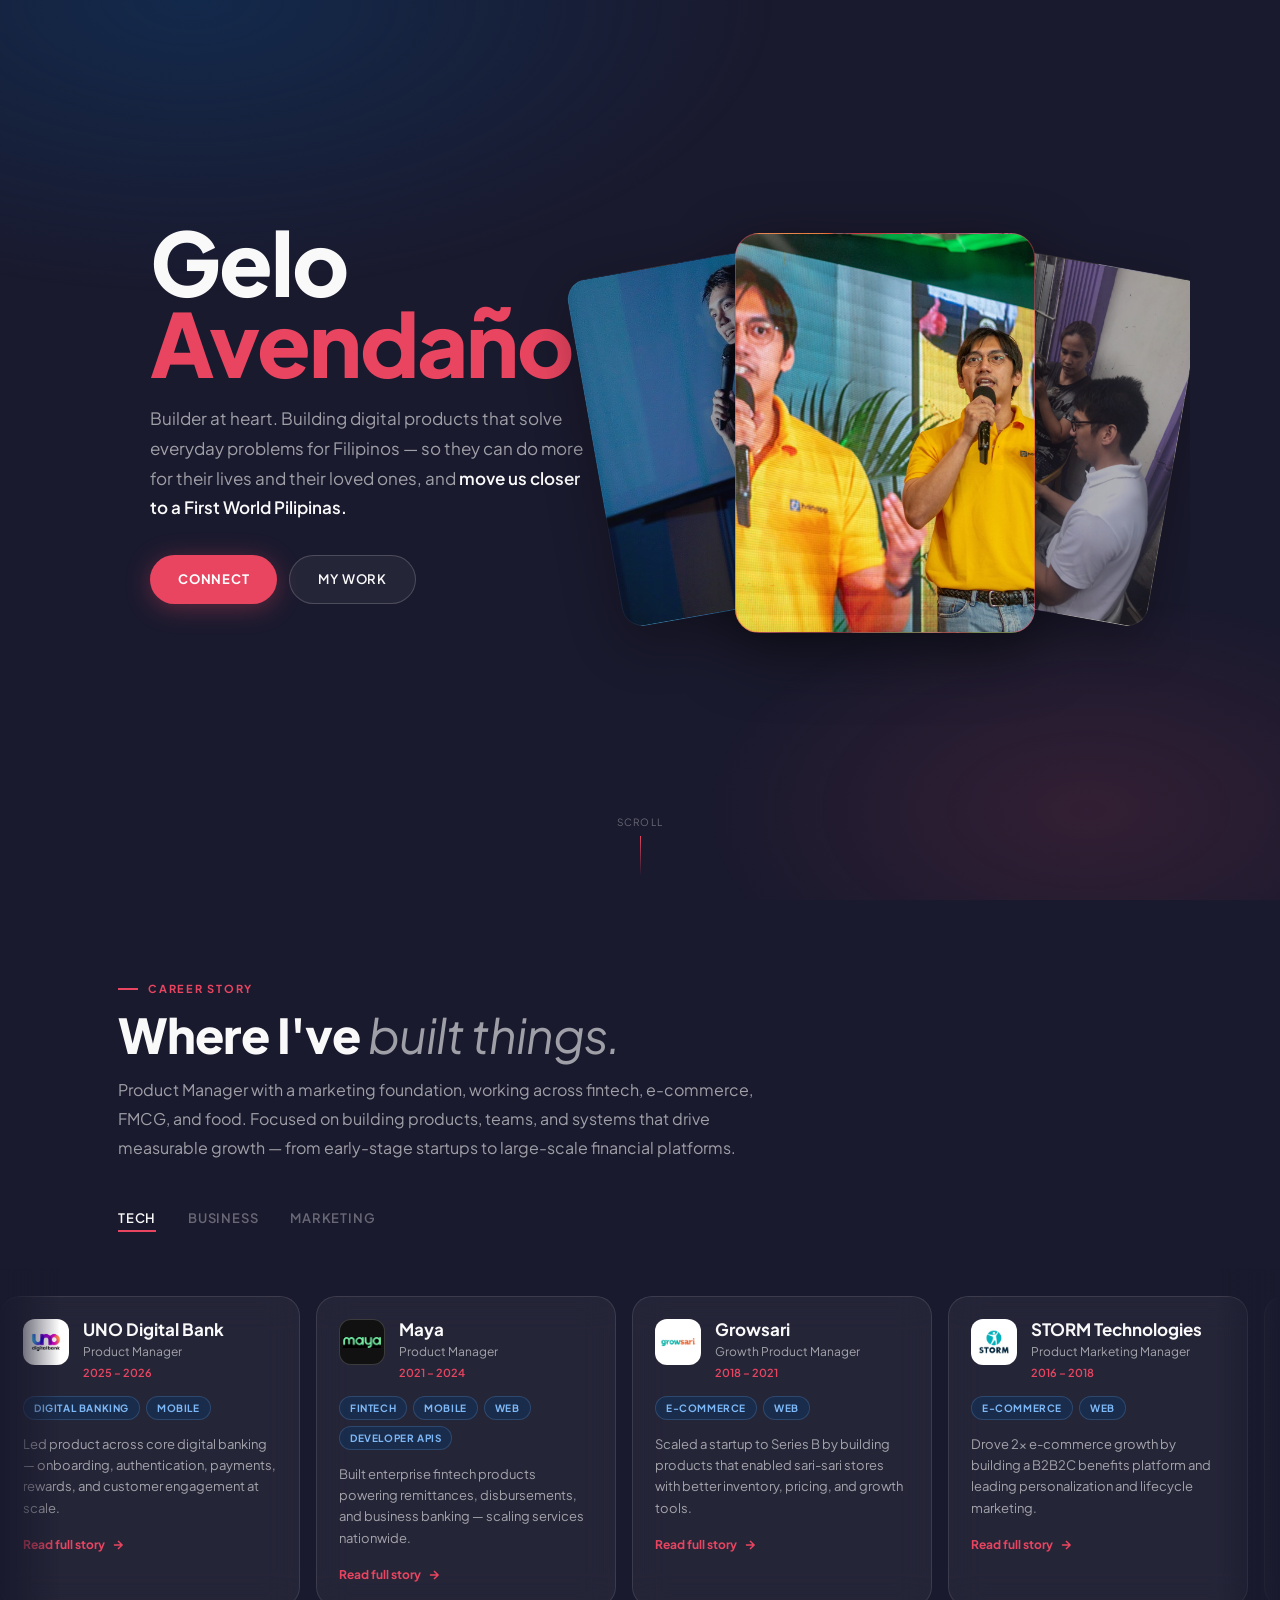
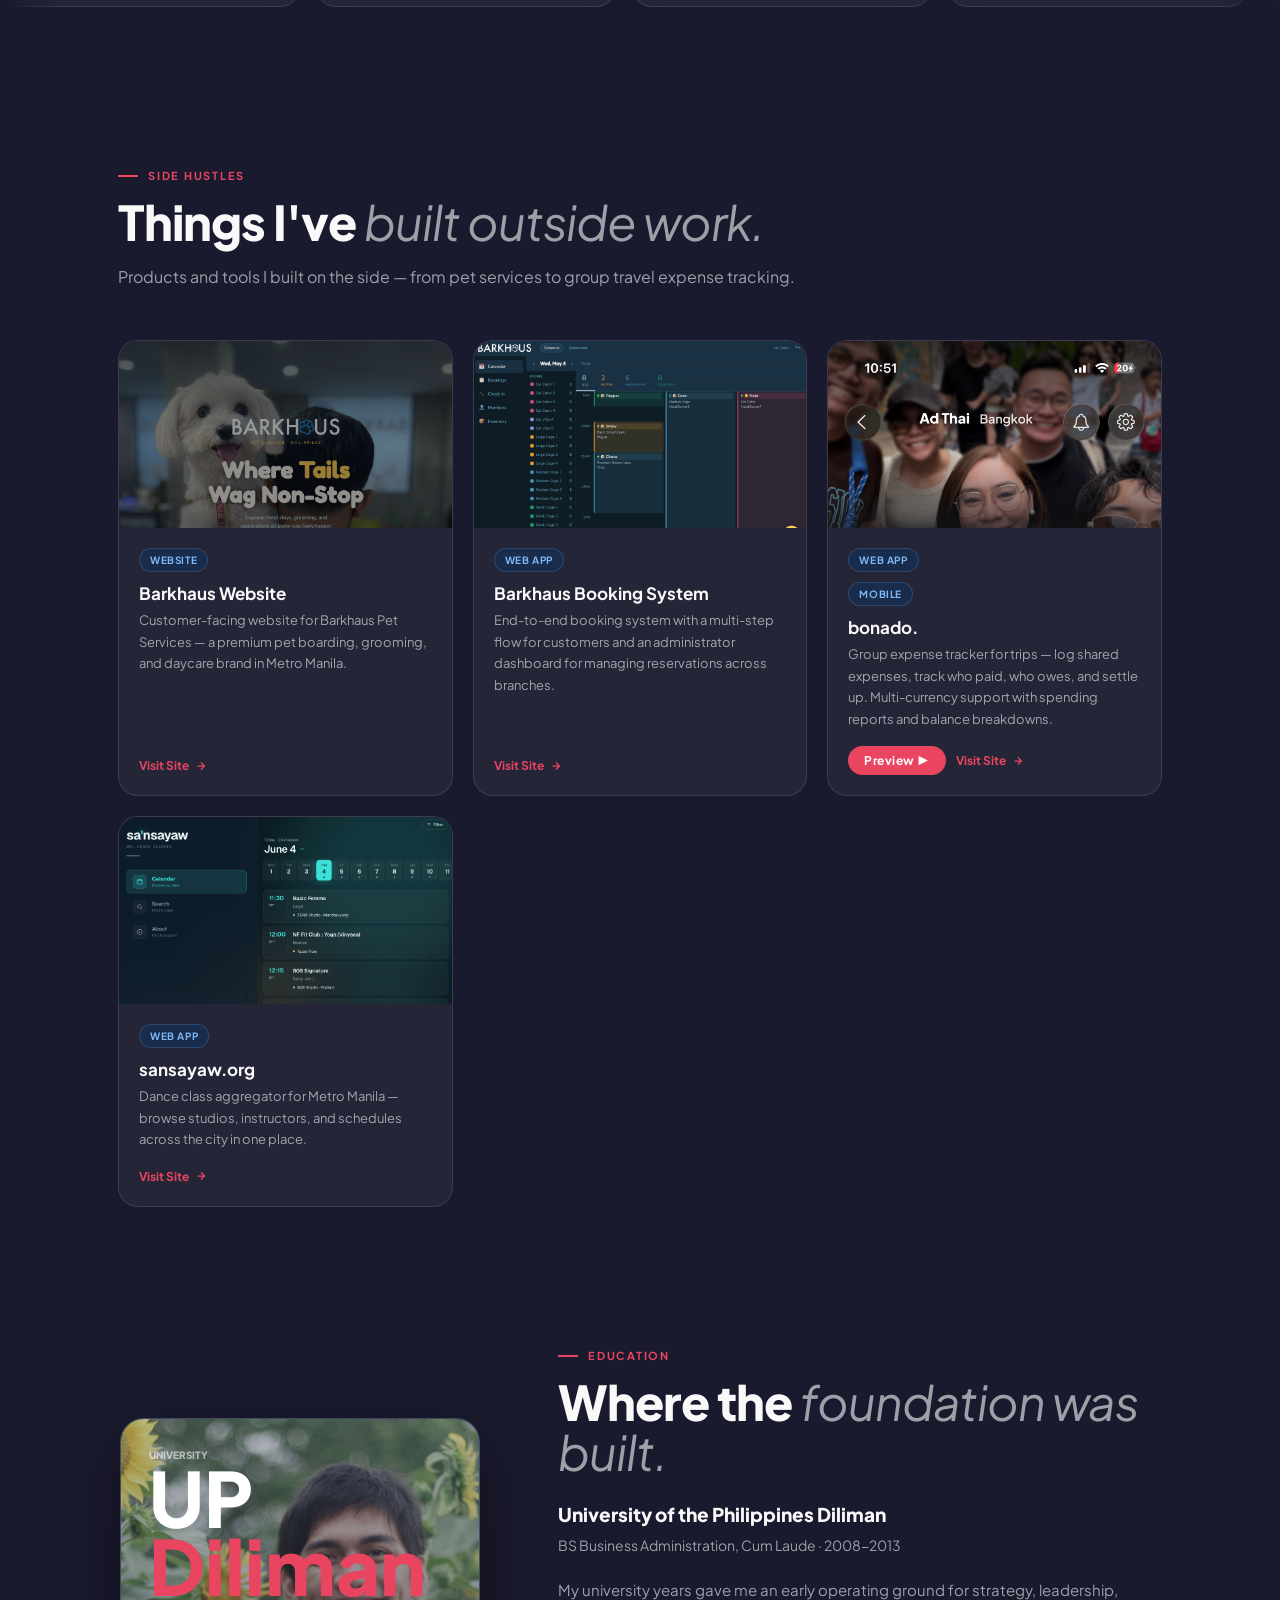
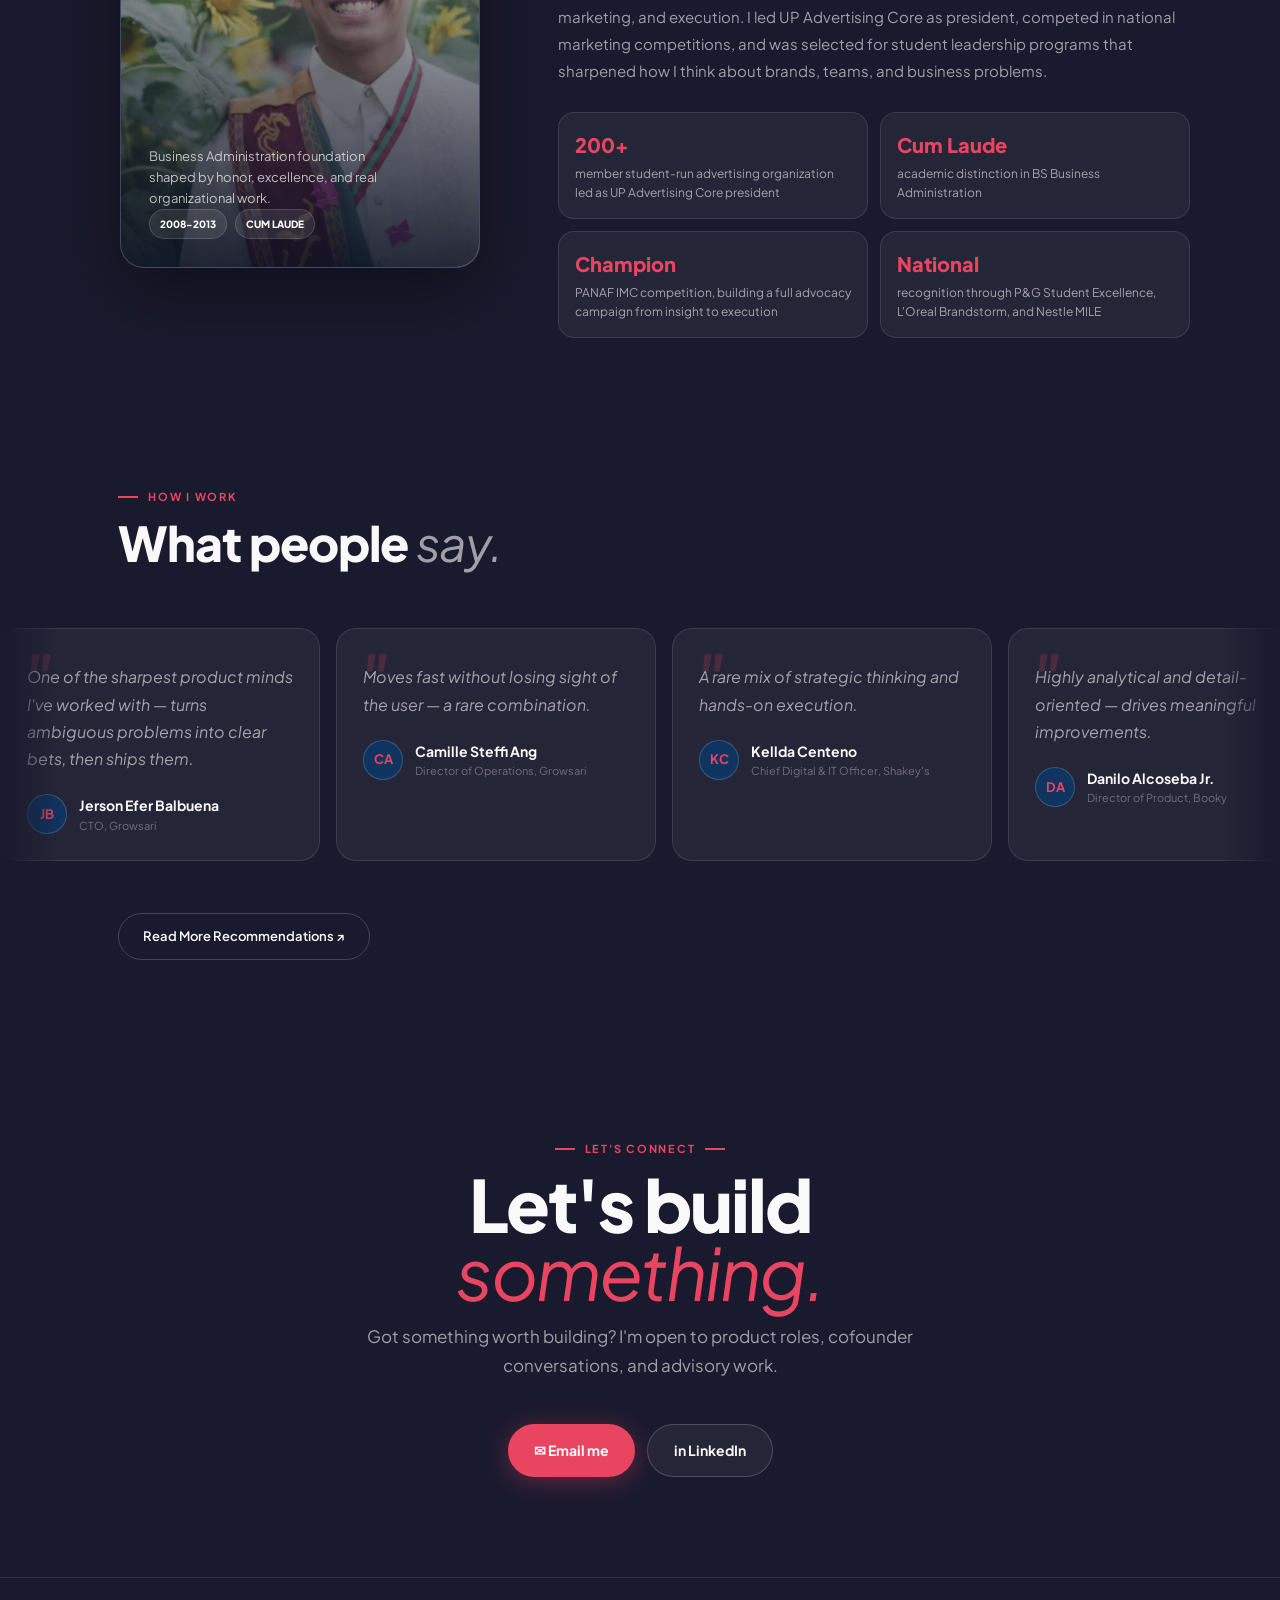
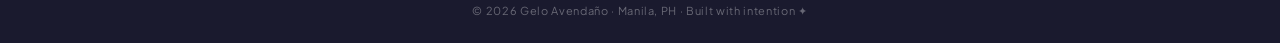
==== index.html @ e6d7f66d "Add interactive Bonado mock to side hustles section Co-Authored-By: Claude Sonnet 4.6 <noreply@anthr" ====
<!DOCTYPE html>
<html lang="en">
<head>
<meta charset="UTF-8">
<meta name="viewport" content="width=device-width, initial-scale=1.0">
<title>Gelo Avendaño</title>
<link rel="preconnect" href="https://fonts.googleapis.com">
<link href="https://fonts.googleapis.com/css2?family=Plus+Jakarta+Sans:wght@300;400;500;600;700;800&display=swap" rel="stylesheet">
<style>
:root{
  --c0:#1A1A2E;--c1:#16213E;--c2:#0F3460;
  --red:#E94560;--text:#F9F9F9;
  --text2:rgba(249,249,249,0.6);--text3:rgba(249,249,249,0.35);
  --border:rgba(249,249,249,0.1);--border2:rgba(249,249,249,0.18);
  --surface:rgba(249,249,249,0.05);--surface2:rgba(249,249,249,0.09);
  --font:'Plus Jakarta Sans',sans-serif;
}
*,*::before,*::after{box-sizing:border-box;margin:0;padding:0}
html{scroll-behavior:smooth}
body{background:var(--c0);color:var(--text);font-family:var(--font);font-size:16px;line-height:1.6;overflow-x:hidden}
::-webkit-scrollbar{width:3px;height:3px}
::-webkit-scrollbar-thumb{background:var(--red);border-radius:2px}
body::before{content:'';position:fixed;inset:0;pointer-events:none;z-index:0;
  background:radial-gradient(ellipse 70% 50% at 15% 0%,rgba(15,52,96,0.6) 0%,transparent 65%),
    radial-gradient(ellipse 50% 40% at 85% 90%,rgba(233,69,96,0.12) 0%,transparent 60%)}

/* ── FLOATING ISLAND ── */
#islandHeader{
  position:fixed;bottom:24px;left:50%;
  transform:translateX(-50%) translateY(80px);
  z-index:300;display:flex;align-items:center;gap:16px;
  padding:10px 10px 10px 20px;
  background:rgba(22,33,62,0.92);backdrop-filter:blur(20px);
  border:1px solid var(--border2);border-radius:100px;
  box-shadow:0 8px 40px rgba(0,0,0,0.4);
  transition:transform 0.5s cubic-bezier(0.16,1,0.3,1),opacity 0.5s;
  white-space:nowrap;pointer-events:none;opacity:0;
}
#islandHeader.show{transform:translateX(-50%) translateY(0);opacity:1;pointer-events:all}
.ih-name{font-size:15px;font-weight:700;color:var(--text);letter-spacing:-0.3px;text-decoration:none}
.ih-cta{font-size:12px;font-weight:700;padding:9px 20px;background:var(--red);color:#fff;
  border-radius:100px;text-decoration:none;transition:opacity 0.2s}
.ih-cta:hover{opacity:0.85}

/* ── HERO ── */
#hero{position:relative;min-height:100svh;display:flex;flex-direction:column;
  justify-content:flex-start;padding:72px 28px 0;overflow:hidden;z-index:1}
@media(min-width:769px){
  #hero{display:grid;grid-template-columns:1fr 1fr;grid-template-rows:1fr auto;align-items:center;padding:80px 60px 0;max-width:1100px;margin:0 auto}
  .hero-text{grid-column:1;grid-row:1;padding-right:40px;display:flex;flex-direction:column;justify-content:center}
  .hero-cards-wrap{grid-column:2;grid-row:1;height:100%;min-height:520px}
  .scroll-cue{grid-column:1/-1;grid-row:2}
  .hero-card-slot{width:300px !important;height:400px !important}
  .hero-card-slot[data-pos="left"]{transform:translateX(-160px) rotate(-10deg) scale(0.88) !important}
  .hero-card-slot[data-pos="right"]{transform:translateX(160px) rotate(10deg) scale(0.88) !important}
}
.hero-text{margin-bottom:40px;animation:fadeUp 0.8s both}
.hero-cards-wrap{animation:fadeUp 0.8s 0.2s both}
@keyframes fadeUp{from{opacity:0;transform:translateY(28px)}to{opacity:1;transform:translateY(0)}}

.hero-name{font-size:clamp(52px,8vw,88px);font-weight:800;line-height:0.92;letter-spacing:-2px;margin-bottom:20px}
.hero-name em{font-style:normal;color:var(--red)}
.hero-desc{font-size:clamp(15px,2vw,17px);font-weight:400;color:var(--text2);line-height:1.75;max-width:440px;margin-bottom:32px}
.hero-desc strong{color:var(--text);font-weight:600}
.hero-btns{display:flex;gap:12px;flex-wrap:wrap}
.btn-solid{padding:14px 28px;background:var(--red);color:#fff;font-size:13px;font-weight:700;
  letter-spacing:0.06em;text-transform:uppercase;border-radius:100px;text-decoration:none;
  box-shadow:0 4px 24px rgba(233,69,96,0.35);transition:opacity 0.2s,transform 0.2s}
.btn-solid:hover{opacity:0.88;transform:translateY(-2px)}
.btn-outline{padding:13px 28px;border:1.5px solid var(--border2);color:var(--text);
  font-size:13px;font-weight:600;letter-spacing:0.06em;text-transform:uppercase;
  border-radius:100px;text-decoration:none;background:var(--surface);
  transition:border-color 0.2s,transform 0.2s}
.btn-outline:hover{border-color:var(--red);transform:translateY(-2px)}

/* Hero cards */
.hero-cards-wrap{position:relative;height:320px;display:flex;align-items:center;justify-content:center;flex-shrink:0}
.hero-card-slot{position:absolute;width:200px;height:260px;border-radius:24px;
  border:1px solid var(--border);overflow:hidden;cursor:pointer;
  background-size:cover;background-position:center;
  box-shadow:0 20px 60px rgba(0,0,0,0.5);
  transition:transform 0.7s cubic-bezier(0.16,1,0.3,1),opacity 0.7s;
  background-color:var(--c1)}
.hero-card-slot[data-pos="left"]{transform:translateX(-110px) rotate(-8deg) scale(0.88);opacity:0.65;z-index:1}
.hero-card-slot[data-pos="center"]{transform:translateX(0) rotate(0deg) scale(1);opacity:1;z-index:3;border-color:rgba(233,69,96,0.5)}
.hero-card-slot[data-pos="right"]{transform:translateX(110px) rotate(8deg) scale(0.88);opacity:0.65;z-index:1}

.scroll-cue{display:flex;flex-direction:column;align-items:center;gap:6px;padding:28px 0 24px}
.scroll-cue-text{font-size:10px;color:var(--text3);letter-spacing:0.12em;text-transform:uppercase}
.scroll-cue-line{width:1px;height:40px;background:linear-gradient(to bottom,var(--red),transparent);animation:grow 2s ease-in-out infinite}
@keyframes grow{0%{transform:scaleY(0);transform-origin:top}50%{transform:scaleY(1);transform-origin:top}51%{transform-origin:bottom}100%{transform:scaleY(0);transform-origin:bottom}}

/* ── CAREER ── */
#career{position:relative;z-index:1;padding:80px 0 60px}
.career-intro{padding:0 28px;max-width:1100px;margin:0 auto 48px}
.sec-eyebrow{font-size:11px;font-weight:700;letter-spacing:0.16em;text-transform:uppercase;
  color:var(--red);margin-bottom:12px;display:flex;align-items:center;gap:10px}
.sec-eyebrow::before{content:'';width:20px;height:2px;background:var(--red)}
.sec-title{font-size:clamp(30px,5vw,48px);font-weight:800;letter-spacing:-1px;line-height:1.05;color:var(--text);margin-bottom:16px}
.sec-title em{font-style:italic;font-weight:400;color:var(--text2)}
.career-intro-body{font-size:16px;font-weight:400;color:var(--text2);line-height:1.8;max-width:680px}

/* Category nav — plain text, no floating bg */
.cat-wrap{padding:0 28px 32px;max-width:1100px;margin:0 auto}
.cat-inner{display:flex;gap:32px;overflow-x:auto;scrollbar-width:none}
.cat-inner::-webkit-scrollbar{display:none}
.cat-btn{
  flex-shrink:0;padding:0;
  font-size:13px;font-weight:600;letter-spacing:0.06em;text-transform:uppercase;
  background:transparent;border:none;color:var(--text3);cursor:pointer;
  font-family:var(--font);transition:color 0.2s;
  position:relative;padding-bottom:6px;
}
.cat-btn::after{
  content:'';position:absolute;bottom:0;left:0;right:0;height:2px;
  background:var(--red);transform:scaleX(0);transition:transform 0.2s;
}
.cat-btn:hover{color:var(--text2)}
.cat-btn.active{color:var(--text)}
.cat-btn.active::after{transform:scaleX(1)}

/* Cards */
.cards-outer{position:relative;overflow:hidden;margin-top:4px}
.cards-outer::before,.cards-outer::after{content:'';position:absolute;top:0;bottom:0;width:60px;z-index:2;pointer-events:none;transition:opacity 0.2s}
.cards-outer::before{left:0;background:linear-gradient(to right,var(--c0),transparent)}
.cards-outer::after{right:0;background:linear-gradient(to left,var(--c0),transparent)}
.cards-outer.at-start::before{opacity:0}
.cards-track{display:flex;gap:16px;overflow-x:auto;scroll-snap-type:x mandatory;
  -webkit-overflow-scrolling:touch;padding:28px 28px 20px;scrollbar-width:none;cursor:grab}
.cards-track::-webkit-scrollbar{display:none}
.cards-track.drag{cursor:grabbing;user-select:none}

.co-card{flex:0 0 300px;scroll-snap-align:start;background:var(--surface);border:1px solid var(--border);
  border-radius:20px;padding:22px;cursor:pointer;backdrop-filter:blur(16px);
  position:relative;overflow:hidden;
  transition:transform 0.3s cubic-bezier(0.16,1,0.3,1),border-color 0.3s,box-shadow 0.3s}
.co-card::after{content:'';position:absolute;inset:0;
  background:linear-gradient(135deg,rgba(233,69,96,0.07) 0%,transparent 55%);
  opacity:0;transition:opacity 0.3s;pointer-events:none}
.co-card:hover::after{opacity:1}
.co-card:hover{transform:translateY(-6px);border-color:rgba(233,69,96,0.35);box-shadow:0 20px 50px rgba(0,0,0,0.4)}
.co-header{display:flex;align-items:flex-start;gap:14px;margin-bottom:14px}
.co-logo{width:46px;height:46px;border-radius:12px;background:var(--c2);border:1px solid var(--border2);
  display:flex;align-items:center;justify-content:center;font-size:13px;font-weight:800;color:var(--text);flex-shrink:0;overflow:hidden}
.co-logo img{width:100%;height:100%;object-fit:contain;display:block}
/* Modal logo */
.m-logo{width:54px;height:54px;border-radius:14px;background:var(--c2);border:1px solid var(--border2);
  display:flex;align-items:center;justify-content:center;font-size:16px;font-weight:800;color:var(--text);flex-shrink:0;overflow:hidden}
.m-logo img{width:100%;height:100%;object-fit:contain;display:block}
.co-name{font-size:17px;font-weight:700;color:var(--text);line-height:1.2;margin-bottom:2px}
.co-role{font-size:12px;color:var(--text2);margin-bottom:3px}
.co-years{font-size:11px;color:var(--red);font-weight:600}
.co-tags{display:flex;flex-wrap:wrap;gap:6px;margin-bottom:14px}
.co-tag{font-size:10px;font-weight:700;padding:3px 10px;border-radius:100px;letter-spacing:0.06em;text-transform:uppercase}
.t-tech{background:rgba(15,52,96,0.5);color:#7eb8f7;border:1px solid rgba(126,184,247,0.2)}
.t-biz{background:rgba(233,69,96,0.12);color:#f47d95;border:1px solid rgba(233,69,96,0.25)}
.t-mktg{background:rgba(251,191,36,0.1);color:#fbbf24;border:1px solid rgba(251,191,36,0.2)}
.co-summary{font-size:13px;color:var(--text2);line-height:1.65;margin-bottom:16px}
.co-images{display:grid;grid-template-columns:1fr 1fr;gap:8px;margin-bottom:16px}
.co-img{aspect-ratio:16/10;border-radius:10px;background:var(--surface2);border:1px solid var(--border);
  display:flex;align-items:center;justify-content:center;font-size:22px;position:relative}
.co-img-label{position:absolute;bottom:5px;left:6px;font-size:9px;color:var(--text3);letter-spacing:0.06em;text-transform:uppercase}
.co-cta{display:flex;align-items:center;gap:6px;font-size:12px;font-weight:700;color:var(--red)}
.co-cta svg{transition:transform 0.2s}
.co-card:hover .co-cta svg{transform:translateX(4px)}

/* ── MODAL ── */
#modal{position:fixed;inset:0;z-index:500;background:rgba(22,22,46,0.97);
  backdrop-filter:blur(20px);opacity:0;pointer-events:none;overflow-y:auto;
  transition:opacity 0.3s ease}
#modal.open{opacity:1;pointer-events:all}
.modal-inner{max-width:760px;margin:0 auto;padding:28px 24px 80px;
  transform:translateY(40px);transition:transform 0.4s cubic-bezier(0.16,1,0.3,1)}
#modal.open .modal-inner{transform:translateY(0)}
.modal-close-btn{position:sticky;top:16px;float:right;width:40px;height:40px;
  border-radius:50%;background:var(--surface2);border:1px solid var(--border2);
  color:var(--text);font-size:18px;cursor:pointer;display:flex;align-items:center;
  justify-content:center;z-index:10;margin-bottom:-40px;transition:background 0.2s;
  font-family:var(--font)}
.modal-close-btn:hover{background:rgba(233,69,96,0.3)}
.m-header{padding:28px 0;border-bottom:1px solid var(--border);margin-bottom:32px}
.m-logo-row{display:flex;align-items:center;gap:16px;margin-bottom:14px}
.co-meta{flex:1;min-width:0}
.m-company{font-size:26px;font-weight:800;color:var(--text);letter-spacing:-0.5px}
.m-years{font-size:12px;color:var(--red);font-weight:600;letter-spacing:0.04em}
.m-role{font-size:16px;color:var(--text2);margin-bottom:10px}
.m-tags{display:flex;gap:6px;flex-wrap:wrap}
.m-section{margin-bottom:32px}
.m-label{font-size:10px;font-weight:700;letter-spacing:0.16em;text-transform:uppercase;
  color:var(--red);margin-bottom:14px;display:flex;align-items:center;gap:10px}
.m-label::after{content:'';flex:1;height:1px;background:var(--border)}
.m-section p{font-size:15px;color:var(--text2);line-height:1.8}
.m-bullets{list-style:none}
.m-bullets li{font-size:14px;color:var(--text2);padding:9px 0 9px 22px;
  border-bottom:1px solid var(--border);position:relative;line-height:1.65}
.m-bullets li::before{content:'';position:absolute;left:0;top:18px;
  width:7px;height:7px;border-radius:50%;background:var(--red)}
.m-bullets li:last-child{border-bottom:none}
.m-metrics{display:grid;grid-template-columns:repeat(3,1fr);gap:10px}
.m-metric{background:var(--surface);border:1px solid var(--border);border-radius:14px;padding:16px;text-align:center}
.m-metric-num{font-size:26px;font-weight:800;color:var(--red);margin-bottom:4px}
.m-metric-label{font-size:11px;color:var(--text3);letter-spacing:0.04em}
.m-projects{display:flex;flex-direction:column;gap:8px}
.m-proj{background:var(--surface);border:1px solid var(--border);border-radius:12px;
  padding:14px 18px;display:flex;align-items:center;justify-content:space-between;
  transition:background 0.2s}
.m-proj:hover{background:var(--surface2)}
.m-proj-name{font-size:14px;font-weight:600;color:var(--text);margin-bottom:2px}
.m-proj-desc{font-size:12px;color:var(--text3)}
.m-proj-arrow{color:var(--red);font-size:16px;flex-shrink:0}
.m-media{display:grid;grid-template-columns:1fr 1fr;gap:10px}
.m-media-img{aspect-ratio:16/9;border-radius:12px;overflow:hidden;border:1px solid var(--border);background:var(--surface2);cursor:zoom-in}
.m-media-img img{width:100%;height:100%;object-fit:cover;display:block;transition:transform 0.3s}
.m-media-img:hover img{transform:scale(1.04)}
.m-media-emailer img{cursor:zoom-in}
.m-media-yt{grid-column:1/-1;border-radius:12px;overflow:hidden;border:1px solid var(--border);aspect-ratio:16/9}
.m-media-yt iframe{width:100%;height:100%;display:block;border:none}
.m-media-emailer{height:320px;border-radius:12px;overflow-y:scroll;overflow-x:hidden;border:1px solid var(--border);background:#fff;scroll-behavior:smooth}
.m-media-emailer::-webkit-scrollbar{width:4px}
.m-media-emailer::-webkit-scrollbar-thumb{background:var(--red);border-radius:2px}
.m-media-emailer img{width:100%;display:block}
@media(max-width:768px){.m-media{grid-template-columns:1fr}.m-media-yt{grid-column:1}}

/* ── SIDE PROJECTS ── */
#projects{position:relative;z-index:1;padding:80px 0 60px}
.projects-intro{padding:0 28px;max-width:1100px;margin:0 auto 48px}
.projects-grid{display:grid;grid-template-columns:repeat(3,1fr);gap:20px;padding:0 28px;max-width:1100px;margin:0 auto}
@media(max-width:900px){.projects-grid{grid-template-columns:1fr 1fr}}
@media(max-width:580px){.projects-grid{grid-template-columns:1fr}}
.proj-card{background:var(--surface);border:1px solid var(--border);border-radius:20px;overflow:hidden;
  display:flex;flex-direction:column;
  transition:transform 0.3s cubic-bezier(0.16,1,0.3,1),border-color 0.3s,box-shadow 0.3s}
.proj-card:hover{transform:translateY(-6px);border-color:rgba(233,69,96,0.35);box-shadow:0 20px 50px rgba(0,0,0,0.4)}
.proj-preview{width:100%;aspect-ratio:16/9;overflow:hidden;background:var(--c1);display:block}
.proj-preview img{width:100%;height:100%;object-fit:cover;object-position:top;display:block;
  transition:transform 0.5s cubic-bezier(0.16,1,0.3,1)}
.proj-card:hover .proj-preview img{transform:scale(1.04)}
.proj-body{padding:20px;display:flex;flex-direction:column;flex:1}
.proj-tag{font-size:10px;font-weight:700;padding:3px 10px;border-radius:100px;letter-spacing:0.06em;
  text-transform:uppercase;align-self:flex-start;margin-bottom:10px}
.proj-name{font-size:17px;font-weight:700;color:var(--text);margin-bottom:6px;line-height:1.3}
.proj-desc{font-size:13px;color:var(--text2);line-height:1.65;flex:1;margin-bottom:16px}
.proj-link{display:inline-flex;align-items:center;gap:6px;font-size:12px;font-weight:700;
  color:var(--red);text-decoration:none;transition:gap 0.2s}
.proj-link:hover{gap:10px}
.proj-preview-btn{display:inline-flex;align-items:center;gap:6px;padding:7px 16px;border-radius:100px;background:var(--red);border:none;color:#fff;font-size:12px;font-weight:700;font-family:var(--font);cursor:pointer;letter-spacing:0.04em;transition:opacity 0.2s}
.proj-preview-btn:hover{opacity:0.85}

/* ── EDUCATION ── */
#education{position:relative;z-index:1;padding:80px 28px 70px}
.edu-wrap{max-width:1100px;margin:0 auto;display:grid;grid-template-columns:minmax(300px,420px) 1fr;gap:48px;align-items:center}
.edu-visual{position:relative;min-height:430px;display:flex;align-items:center;justify-content:center}
.edu-orbit-card{position:relative;width:min(100%,360px);aspect-ratio:4/5;border-radius:24px;overflow:hidden;
  border:1px solid var(--border2);background:linear-gradient(145deg,rgba(15,52,96,0.72),rgba(22,33,62,0.95));
  box-shadow:0 24px 70px rgba(0,0,0,0.42)}
.edu-slide{position:absolute;inset:0;padding:28px;display:flex;flex-direction:column;justify-content:space-between;
  opacity:0;animation:eduRotate 20s infinite;background:var(--c1);overflow:hidden}
.edu-slide::after{content:'';position:absolute;inset:0;
  background:linear-gradient(to bottom,rgba(10,15,32,0.22),rgba(10,15,32,0.32) 36%,rgba(10,15,32,0.88));
  z-index:1}
.edu-slide:nth-child(1){opacity:1;animation-delay:0s}
.edu-slide:nth-child(2){animation-delay:4s}
.edu-slide:nth-child(3){animation-delay:8s}
.edu-slide:nth-child(4){animation-delay:12s}
.edu-slide:nth-child(5){animation-delay:16s}
.edu-slide > div{position:relative;z-index:2}
.edu-slide-img{position:absolute;inset:0;width:100%;height:100%;object-fit:cover;z-index:0;transform:scale(1.02)}
.edu-slide-img.top{object-position:top center}
.edu-slide-img.right{object-position:68% center}
@keyframes eduRotate{0%,16%{opacity:1;transform:scale(1)}21%,95%{opacity:0;transform:scale(1.04)}100%{opacity:1;transform:scale(1)}}
.edu-kicker{font-size:10px;font-weight:800;letter-spacing:0;text-transform:uppercase;color:rgba(249,249,249,0.62)}
.edu-big{font-size:clamp(44px,7vw,76px);font-weight:800;line-height:0.9;letter-spacing:0;color:#fff}
.edu-big em{font-style:normal;color:var(--red)}
.edu-slide-title{font-size:24px;font-weight:800;line-height:1.05;color:#fff;letter-spacing:0}
.edu-slide-copy{font-size:13px;color:rgba(249,249,249,0.72);line-height:1.6;max-width:250px}
.edu-card-meta{display:flex;gap:8px;flex-wrap:wrap}
.edu-pill{font-size:10px;font-weight:800;letter-spacing:0;text-transform:uppercase;padding:6px 10px;border-radius:100px;
  color:#fff;background:rgba(255,255,255,0.09);border:1px solid rgba(255,255,255,0.14)}
.edu-content .sec-title{max-width:640px}
.edu-school{font-size:19px;font-weight:800;color:var(--text);margin:22px 0 4px}
.edu-degree{font-size:14px;color:var(--text2);margin-bottom:20px}
.edu-highlights{display:grid;grid-template-columns:1fr 1fr;gap:12px;margin-top:28px}
.edu-highlight{background:var(--surface);border:1px solid var(--border);border-radius:16px;padding:16px}
.edu-highlight-num{font-size:20px;font-weight:800;color:var(--red);margin-bottom:4px}
.edu-highlight-label{font-size:12px;color:var(--text2);line-height:1.55}
.edu-summary{font-size:15px;color:var(--text2);line-height:1.8;max-width:650px}
@media(max-width:900px){.edu-wrap{grid-template-columns:1fr;gap:28px}.edu-visual{min-height:360px}.edu-orbit-card{width:min(100%,320px)}}
@media(max-width:580px){#education{padding:70px 28px 60px}.edu-highlights{grid-template-columns:1fr}.edu-visual{min-height:330px}.edu-orbit-card{width:min(100%,290px)}}

/* ── TESTIMONIALS ── */
#testimonials{padding:80px 0;position:relative;z-index:1}
.testi-header{padding:0 28px;max-width:1100px;margin:0 auto 40px}
.testi-outer{position:relative;overflow:hidden}
.testi-outer::before,.testi-outer::after{content:'';position:absolute;top:0;bottom:0;width:60px;z-index:2;pointer-events:none}
.testi-outer::before{left:0;background:linear-gradient(to right,var(--c0),transparent)}
.testi-outer::after{right:0;background:linear-gradient(to left,var(--c0),transparent)}
.testi-track{display:flex;gap:16px;overflow-x:auto;scroll-snap-type:x mandatory;
  -webkit-overflow-scrolling:touch;padding:20px 28px 24px;scrollbar-width:none}
.testi-track::-webkit-scrollbar{display:none}
.testi-card{flex:0 0 320px;scroll-snap-align:start;background:var(--surface);
  border:1px solid var(--border);border-radius:20px;padding:26px}
.testi-quote{font-size:16px;font-style:italic;color:var(--text2);line-height:1.7;
  margin-bottom:22px;position:relative;padding-top:8px}
.testi-quote::before{content:'"';font-size:56px;font-weight:800;color:var(--red);opacity:0.2;
  position:absolute;top:-10px;left:-4px;line-height:1}
.testi-author{display:flex;align-items:center;gap:12px}
.testi-av{width:40px;height:40px;border-radius:50%;background:var(--c2);border:1px solid var(--border2);
  display:flex;align-items:center;justify-content:center;font-size:13px;font-weight:700;color:var(--red);flex-shrink:0}
.testi-name{font-size:14px;font-weight:700;color:var(--text)}
.testi-title{font-size:11px;color:var(--text3)}
.testi-readmore{display:inline-flex;align-items:center;gap:8px;padding:12px 24px;
  border:1.5px solid var(--border2);border-radius:100px;color:var(--text);
  font-size:13px;font-weight:600;text-decoration:none;margin-top:28px;
  transition:border-color 0.2s,color 0.2s,transform 0.2s}
.testi-readmore:hover{border-color:var(--red);color:var(--red);transform:translateY(-2px)}

/* ── CONTACT ── */
#contact{padding:100px 28px;text-align:center;max-width:700px;margin:0 auto;position:relative;z-index:1}
.contact-eyebrow{font-size:11px;font-weight:700;letter-spacing:0.16em;text-transform:uppercase;
  color:var(--red);margin-bottom:12px;display:flex;align-items:center;justify-content:center;gap:10px}
.contact-eyebrow::before,.contact-eyebrow::after{content:'';width:20px;height:2px;background:var(--red)}
.contact-title{font-size:clamp(38px,7vw,72px);font-weight:800;letter-spacing:-2px;line-height:0.95;
  color:var(--text);margin-bottom:16px}
.contact-title em{font-style:italic;font-weight:400;color:var(--red)}
.contact-sub{font-size:17px;color:var(--text2);margin-bottom:44px;line-height:1.7}
.contact-btns{display:flex;gap:12px;justify-content:center;flex-wrap:wrap}
.c-btn{display:inline-flex;align-items:center;gap:8px;padding:14px 26px;border-radius:100px;
  font-size:14px;font-weight:700;text-decoration:none;cursor:pointer;font-family:var(--font);
  transition:transform 0.2s,opacity 0.2s}
.c-btn:hover{transform:translateY(-3px)}
.c-btn.solid{background:var(--red);color:#fff;box-shadow:0 4px 24px rgba(233,69,96,0.35)}
.c-btn.solid:hover{opacity:0.9}
.c-btn.ghost{border:1.5px solid var(--border2);color:var(--text);background:var(--surface)}
.c-btn.ghost:hover{border-color:var(--red)}

footer{border-top:1px solid var(--border);padding:24px 28px;text-align:center;
  font-size:11px;color:var(--text3);letter-spacing:0.06em;position:relative;z-index:1}

@media(max-width:768px){.m-metrics{grid-template-columns:repeat(2,1fr)}.m-media{grid-template-columns:1fr}}
@media(max-width:480px){
  .m-metrics{grid-template-columns:1fr}
  .hero-cards-wrap{height:280px}
  .hero-card-slot{width:160px !important;height:210px !important}
  .hero-card-slot[data-pos="left"]{transform:translateX(-86px) rotate(-8deg) scale(0.88) !important}
  .hero-card-slot[data-pos="right"]{transform:translateX(86px) rotate(8deg) scale(0.88) !important}
}
</style>
</head>
<body>

<!-- FLOATING ISLAND — hidden until past hero -->
<header id="islandHeader">
  <a href="#hero" class="ih-name">Gelo Avendaño</a>
  <a href="#contact" class="ih-cta">CONNECT</a>
</header>

<!-- HERO -->
<section id="hero">
  <div class="hero-text">
    <h1 class="hero-name">Gelo<br><em>Avendaño</em></h1>
    <p class="hero-desc">
      Builder at heart. Building digital products that solve everyday problems for Filipinos — so they can do more for their lives and their loved ones, and <strong>move us closer to a First World Pilipinas.</strong>
    </p>
    <div class="hero-btns">
      <a href="#contact" class="btn-solid">CONNECT</a>
      <a href="#career" class="btn-outline">MY WORK</a>
    </div>
  </div>

  <div class="hero-cards-wrap">
    <div class="hero-card-slot" data-pos="left" style="background-image:url('photo1.jpg')"></div>
    <div class="hero-card-slot" data-pos="center" style="background-image:url('photo2.jpg')"></div>
    <div class="hero-card-slot" data-pos="right" style="background-image:url('photo3.png')"></div>
  </div>

  <div class="scroll-cue">
    <span class="scroll-cue-text">Scroll</span>
    <div class="scroll-cue-line"></div>
  </div>
</section>

<!-- CAREER -->
<section id="career">
  <div class="career-intro">
    <div class="sec-eyebrow">Career Story</div>
    <h2 class="sec-title">Where I've <em>built things.</em></h2>
    <p class="career-intro-body">Product Manager with a marketing foundation, working across fintech, e-commerce, FMCG, and food. Focused on building products, teams, and systems that drive measurable growth — from early-stage startups to large-scale financial platforms.</p>
  </div>

  <div class="cat-wrap">
    <div class="cat-inner">
      <button class="cat-btn active" data-target="card-0" data-tag="tech">Tech</button>
      <button class="cat-btn" data-target="card-5" data-tag="business">Business</button>
      <button class="cat-btn" data-target="card-6" data-tag="marketing">Marketing</button>
    </div>
  </div>

  <div class="cards-outer">
    <div class="cards-track" id="cardsTrack">

      <div class="co-card" data-modal="0" data-tags="tech" id="card-0">
        <div class="co-header">
          <div class="co-logo" style="background:#fff;padding:4px"><img src="logo-uno.jpg" alt="UNO Digital Bank"></div>
          <div class="co-meta">
            <div class="co-name">UNO Digital Bank</div>
            <div class="co-role">Product Manager</div>
            <div class="co-years">2025 – 2026</div>
          </div>
        </div>
        <div class="co-tags"><span class="co-tag t-tech">Digital Banking</span><span class="co-tag t-tech">Mobile</span></div>
        <div class="co-summary">Led product across core digital banking — onboarding, authentication, payments, rewards, and customer engagement at scale.</div>
        <div class="co-cta">Read full story <svg width="14" height="14" viewBox="0 0 24 24" fill="none" stroke="currentColor" stroke-width="2.5"><path d="M5 12h14M12 5l7 7-7 7"/></svg></div>
      </div>

      <div class="co-card" data-modal="1" data-tags="tech" id="card-1" style="display:none">
        <div class="co-header">
          <div class="co-logo" style="background:#111;padding:3px"><img src="logo-noneaway.png" alt="NoneAway"></div>
          <div class="co-meta">
            <div class="co-name">NoneAway</div>
            <div class="co-role">Product Consultant</div>
            <div class="co-years">2024</div>
          </div>
        </div>
        <div class="co-tags"><span class="co-tag t-tech">Proptech</span><span class="co-tag t-tech">Consulting</span></div>
        <div class="co-summary">Wrote initial product specs for a proptech startup backed by Kaya Founders.</div>
        <div class="co-cta">Read full story <svg width="14" height="14" viewBox="0 0 24 24" fill="none" stroke="currentColor" stroke-width="2.5"><path d="M5 12h14M12 5l7 7-7 7"/></svg></div>
      </div>

      <div class="co-card" data-modal="2" data-tags="tech" id="card-2">
        <div class="co-header">
          <div class="co-logo" style="background:#111;padding:3px"><img src="logo-maya.png" alt="Maya"></div>
          <div class="co-meta">
            <div class="co-name">Maya</div>
            <div class="co-role">Product Manager</div>
            <div class="co-years">2021 – 2024</div>
          </div>
        </div>
        <div class="co-tags"><span class="co-tag t-tech">Fintech</span><span class="co-tag t-tech">Mobile</span><span class="co-tag t-tech">Web</span><span class="co-tag t-tech">Developer APIs</span></div>
        <div class="co-summary">Built enterprise fintech products powering remittances, disbursements, and business banking — scaling services nationwide.</div>
        <div class="co-cta">Read full story <svg width="14" height="14" viewBox="0 0 24 24" fill="none" stroke="currentColor" stroke-width="2.5"><path d="M5 12h14M12 5l7 7-7 7"/></svg></div>
      </div>

      <div class="co-card" data-modal="3" data-tags="tech" id="card-3">
        <div class="co-header">
          <div class="co-logo" style="background:#fff;padding:3px"><img src="logo-growsari.png" alt="Growsari"></div>
          <div class="co-meta">
            <div class="co-name">Growsari</div>
            <div class="co-role">Growth Product Manager</div>
            <div class="co-years">2018 – 2021</div>
          </div>
        </div>
        <div class="co-tags"><span class="co-tag t-tech">E-commerce</span><span class="co-tag t-tech">Web</span></div>
        <div class="co-summary">Scaled a startup to Series B by building products that enabled sari-sari stores with better inventory, pricing, and growth tools.</div>
        <div class="co-cta">Read full story <svg width="14" height="14" viewBox="0 0 24 24" fill="none" stroke="currentColor" stroke-width="2.5"><path d="M5 12h14M12 5l7 7-7 7"/></svg></div>
      </div>

      <div class="co-card" data-modal="4" data-tags="tech,marketing" id="card-4">
        <div class="co-header">
          <div class="co-logo" style="background:#fff;padding:3px"><img src="logo-storm.jpeg" alt="STORM Technologies"></div>
          <div class="co-meta">
            <div class="co-name">STORM Technologies</div>
            <div class="co-role">Product Marketing Manager</div>
            <div class="co-years">2016 – 2018</div>
          </div>
        </div>
        <div class="co-tags"><span class="co-tag t-tech">E-commerce</span><span class="co-tag t-tech">Web</span></div>
        <div class="co-summary">Drove 2× e-commerce growth by building a B2B2C benefits platform and leading personalization and lifecycle marketing.</div>
        <div class="co-cta">Read full story <svg width="14" height="14" viewBox="0 0 24 24" fill="none" stroke="currentColor" stroke-width="2.5"><path d="M5 12h14M12 5l7 7-7 7"/></svg></div>
      </div>

      <div class="co-card" data-modal="5" data-tags="business" id="card-5">
        <div class="co-header">
          <div class="co-logo" style="background:#fff;padding:2px"><img src="logo-potato.png" alt="Potato Corner"></div>
          <div class="co-meta">
            <div class="co-name">Potato Corner</div>
            <div class="co-role">Franchise Owner</div>
            <div class="co-years">2016 – Present</div>
          </div>
        </div>
        <div class="co-tags"><span class="co-tag t-biz">F&amp;B</span><span class="co-tag t-biz">Franchise</span></div>
        <div class="co-summary">Co-own and operate 10 franchise locations — sustaining operations through the pandemic while managing alongside tech roles.</div>
        <div class="co-cta">Read full story <svg width="14" height="14" viewBox="0 0 24 24" fill="none" stroke="currentColor" stroke-width="2.5"><path d="M5 12h14M12 5l7 7-7 7"/></svg></div>
      </div>

      <div class="co-card" data-modal="6" data-tags="marketing,business" id="card-6">
        <div class="co-header">
          <div class="co-logo" style="background:#fff;padding:2px"><img src="logo-potato.png" alt="Potato Corner"></div>
          <div class="co-meta">
            <div class="co-name">Potato Corner</div>
            <div class="co-role">Brand Manager</div>
            <div class="co-years">2015 – 2016</div>
          </div>
        </div>
        <div class="co-tags"><span class="co-tag t-biz">F&amp;B</span><span class="co-tag t-mktg">Brand</span></div>
        <div class="co-summary">Reversed same-store sales decline through focused campaigns, digital presence, and product innovation.</div>
        <div class="co-cta">Read full story <svg width="14" height="14" viewBox="0 0 24 24" fill="none" stroke="currentColor" stroke-width="2.5"><path d="M5 12h14M12 5l7 7-7 7"/></svg></div>
      </div>

      <div class="co-card" data-modal="7" data-tags="marketing" id="card-7">
        <div class="co-header">
          <div class="co-logo" style="background:#fff;padding:3px"><img src="logo-nutriasia.svg" alt="NutriAsia"></div>
          <div class="co-meta">
            <div class="co-name">NutriAsia</div>
            <div class="co-role">Brand Assistant</div>
            <div class="co-years">2013 – 2015</div>
          </div>
        </div>
        <div class="co-tags"><span class="co-tag t-biz">FMCG</span><span class="co-tag t-mktg">Brand</span></div>
        <div class="co-summary">Supported growth of key FMCG categories through brand building, product development, and end-to-end marketing execution.</div>
        <div class="co-cta">Read full story <svg width="14" height="14" viewBox="0 0 24 24" fill="none" stroke="currentColor" stroke-width="2.5"><path d="M5 12h14M12 5l7 7-7 7"/></svg></div>
      </div>

      <div class="co-card" data-modal="8" data-tags="marketing" id="card-8">
        <div class="co-header">
          <div class="co-logo" style="background:#fff;padding:3px"><img src="logo-mondelez.png" alt="Mondelez"></div>
          <div class="co-meta">
            <div class="co-name">Mondelez</div>
            <div class="co-role">Marketing Intern</div>
            <div class="co-years">2012</div>
          </div>
        </div>
        <div class="co-tags"><span class="co-tag t-biz">FMCG</span><span class="co-tag t-mktg">Brand</span></div>
        <div class="co-summary">Supported nationwide trade marketing activations for confectionery brands like Toblerone and Cadbury.</div>
        <div class="co-cta">Read full story <svg width="14" height="14" viewBox="0 0 24 24" fill="none" stroke="currentColor" stroke-width="2.5"><path d="M5 12h14M12 5l7 7-7 7"/></svg></div>
      </div>

    </div>
  </div>
</section>

<!-- SIDE PROJECTS -->
<section id="projects">
  <div class="projects-intro">
    <div class="sec-eyebrow">Side Hustles</div>
    <h2 class="sec-title">Things I've <em>built outside work.</em></h2>
    <p class="career-intro-body">Products and tools I built on the side — from pet services to group travel expense tracking.</p>
  </div>

  <div class="projects-grid">

    <div class="proj-card">
      <div class="proj-preview">
        <img src="projects-barkhauswebsite.png" alt="Barkhaus Website">
      </div>
      <div class="proj-body">
        <span class="proj-tag t-tech">Website</span>
        <div class="proj-name">Barkhaus Website</div>
        <p class="proj-desc">Customer-facing website for Barkhaus Pet Services — a premium pet boarding, grooming, and daycare brand in Metro Manila.</p>
        <a href="https://barkhaus.ph" target="_blank" class="proj-link">Visit Site <svg width="12" height="12" viewBox="0 0 24 24" fill="none" stroke="currentColor" stroke-width="2.5"><path d="M5 12h14M12 5l7 7-7 7"/></svg></a>
      </div>
    </div>

    <div class="proj-card">
      <div class="proj-preview">
        <img src="projects-barkhausadmin.png" alt="Barkhaus Booking System">
      </div>
      <div class="proj-body">
        <span class="proj-tag t-tech">Web App</span>
        <div class="proj-name">Barkhaus Booking System</div>
        <p class="proj-desc">End-to-end booking system with a multi-step flow for customers and an administrator dashboard for managing reservations across branches.</p>
        <a href="https://barkhaus.ph/booking" target="_blank" class="proj-link">Visit Site <svg width="12" height="12" viewBox="0 0 24 24" fill="none" stroke="currentColor" stroke-width="2.5"><path d="M5 12h14M12 5l7 7-7 7"/></svg></a>
      </div>
    </div>

    <div class="proj-card">
      <div class="proj-preview">
        <img src="projects-bonado.png" alt="Bonado">
      </div>
      <div class="proj-body">
        <span class="proj-tag t-tech">Web App</span><span class="proj-tag t-tech">Mobile</span>
        <div class="proj-name">bonado.</div>
        <p class="proj-desc">Group expense tracker for trips — log shared expenses, track who paid, who owes, and settle up. Multi-currency support with spending reports and balance breakdowns.</p>
        <div style="display:flex;gap:10px;align-items:center;flex-wrap:wrap">
          <button onclick="openBonadoMock()" class="proj-preview-btn">Preview ▶</button>
          <a href="https://bonado-sage.vercel.app/" target="_blank" class="proj-link">Visit Site <svg width="12" height="12" viewBox="0 0 24 24" fill="none" stroke="currentColor" stroke-width="2.5"><path d="M5 12h14M12 5l7 7-7 7"/></svg></a>
        </div>
      </div>
    </div>

    <div class="proj-card">
      <div class="proj-preview">
        <img src="projects-sansayaw.png" alt="Sansayaw">
      </div>
      <div class="proj-body">
        <span class="proj-tag t-tech">Web App</span>
        <div class="proj-name">sansayaw.org</div>
        <p class="proj-desc">Dance class aggregator for Metro Manila — browse studios, instructors, and schedules across the city in one place.</p>
        <a href="https://sansayaw.org" target="_blank" class="proj-link">Visit Site <svg width="12" height="12" viewBox="0 0 24 24" fill="none" stroke="currentColor" stroke-width="2.5"><path d="M5 12h14M12 5l7 7-7 7"/></svg></a>
      </div>
    </div>

  </div>
</section>

<!-- EDUCATION -->
<section id="education">
  <div class="edu-wrap">
    <div class="edu-visual" aria-hidden="true">
      <div class="edu-orbit-card">
        <div class="edu-slide">
          <img class="edu-slide-img right" src="education/2020-06-09.jpg" alt="">
          <div>
            <div class="edu-kicker">University</div>
            <div class="edu-big">UP<br><em>Diliman</em></div>
          </div>
          <div>
            <div class="edu-slide-copy">Business Administration foundation shaped by honor, excellence, and real organizational work.</div>
            <div class="edu-card-meta"><span class="edu-pill">2008-2013</span><span class="edu-pill">Cum Laude</span></div>
          </div>
        </div>
        <div class="edu-slide">
          <img class="edu-slide-img" src="education/17675_10151517980485953_933317496_n.jpg" alt="">
          <div>
            <div class="edu-kicker">Leadership</div>
            <div class="edu-slide-title">Led a 200-member student-run advertising agency.</div>
          </div>
          <div>
            <div class="edu-slide-copy">Set strategy, strengthened systems, and helped cross-functional teams operate with clearer direction.</div>
            <div class="edu-card-meta"><span class="edu-pill">President</span><span class="edu-pill">UP AdCore</span></div>
          </div>
        </div>
        <div class="edu-slide">
          <img class="edu-slide-img" src="education/2020-06-08.jpg" alt="">
          <div>
            <div class="edu-kicker">Marketing</div>
            <div class="edu-slide-title">Competed in national brand and IMC cases.</div>
          </div>
          <div>
            <div class="edu-slide-copy">Built early muscles in insight, positioning, campaign planning, and persuasive storytelling.</div>
            <div class="edu-card-meta"><span class="edu-pill">PANAF Champion</span><span class="edu-pill">Brandstorm Finalist</span></div>
          </div>
        </div>
        <div class="edu-slide">
          <img class="edu-slide-img" src="education/2020-06-08%20(1).jpg" alt="">
          <div>
            <div class="edu-kicker">Brand Cases</div>
            <div class="edu-slide-title">Built campaigns under real brand constraints.</div>
          </div>
          <div>
            <div class="edu-slide-copy">Practiced market insight, product concepting, and communication strategy in national competitions.</div>
            <div class="edu-card-meta"><span class="edu-pill">L'Oreal</span><span class="edu-pill">National Finals</span></div>
          </div>
        </div>
        <div class="edu-slide">
          <img class="edu-slide-img top" src="education/580427_10152203249430454_1680034626_n_10152203249430454.jpg" alt="">
          <div>
            <div class="edu-kicker">Recognition</div>
            <div class="edu-slide-title">Selected for national student leadership programs.</div>
          </div>
          <div>
            <div class="edu-slide-copy">Recognized for academic excellence, leadership, and potential for business impact.</div>
            <div class="edu-card-meta"><span class="edu-pill">P&G Finalist</span><span class="edu-pill">Nestle MILE</span></div>
          </div>
        </div>
      </div>
    </div>

    <div class="edu-content">
      <div class="sec-eyebrow">Education</div>
      <h2 class="sec-title">Where the <em>foundation was built.</em></h2>
      <div class="edu-school">University of the Philippines Diliman</div>
      <div class="edu-degree">BS Business Administration, Cum Laude · 2008-2013</div>
      <p class="edu-summary">My university years gave me an early operating ground for strategy, leadership, marketing, and execution. I led UP Advertising Core as president, competed in national marketing competitions, and was selected for student leadership programs that sharpened how I think about brands, teams, and business problems.</p>

      <div class="edu-highlights">
        <div class="edu-highlight">
          <div class="edu-highlight-num">200+</div>
          <div class="edu-highlight-label">member student-run advertising organization led as UP Advertising Core president</div>
        </div>
        <div class="edu-highlight">
          <div class="edu-highlight-num">Cum Laude</div>
          <div class="edu-highlight-label">academic distinction in BS Business Administration</div>
        </div>
        <div class="edu-highlight">
          <div class="edu-highlight-num">Champion</div>
          <div class="edu-highlight-label">PANAF IMC competition, building a full advocacy campaign from insight to execution</div>
        </div>
        <div class="edu-highlight">
          <div class="edu-highlight-num">National</div>
          <div class="edu-highlight-label">recognition through P&G Student Excellence, L'Oreal Brandstorm, and Nestle MILE</div>
        </div>
      </div>
    </div>
  </div>
</section>

<!-- MODAL -->
<div id="modal" role="dialog" aria-modal="true">
  <div class="modal-inner">
    <button class="modal-close-btn" id="modalClose">✕</button>
    <div class="m-header">
      <div class="m-logo-row">
        <div class="m-logo" id="mLogo"></div>
        <div><div class="m-company" id="mCompany"></div><div class="m-years" id="mYears"></div><a id="mUrl" href="#" target="_blank" style="display:none;margin-top:6px;font-size:12px;font-weight:600;color:var(--red);text-decoration:none;opacity:0.85;transition:opacity 0.2s" onmouseover="this.style.opacity='1'" onmouseout="this.style.opacity='0.85'">Visit Website ↗</a></div>
      </div>
      <div class="m-role" id="mRole"></div>
      <div id="mTags" style="display:flex;gap:6px;flex-wrap:wrap;margin-top:8px"></div>
    </div>
    <div class="m-section"><div class="m-label">Context</div><p id="mContext"></p></div>
    <div class="m-section"><div class="m-label">What I Built</div><ul class="m-bullets" id="mBuilt"></ul></div>
    <div class="m-section"><div class="m-label">Impact</div><div class="m-metrics" id="mMetrics"></div></div>
    <div class="m-section"><div class="m-label">Key Projects</div><div class="m-projects" id="mProjects"></div></div>
    <div class="m-section" id="mMediaSection" style="display:none"><div class="m-label">Media</div><div class="m-media" id="mMedia"></div></div>
  </div>
</div>

<!-- TESTIMONIALS -->
<section id="testimonials">
  <div class="testi-header">
    <div class="sec-eyebrow">How I Work</div>
    <h2 class="sec-title">What people <em>say.</em></h2>
  </div>
  <div class="testi-outer">
    <div class="testi-track">
      <div class="testi-card">
        <div class="testi-quote">One of the sharpest product minds I've worked with — turns ambiguous problems into clear bets, then ships them.</div>
        <div class="testi-author">
          <div class="testi-av">JB</div>
          <div><div class="testi-name">Jerson Efer Balbuena</div><div class="testi-title">CTO, Growsari</div></div>
        </div>
      </div>
      <div class="testi-card">
        <div class="testi-quote">Moves fast without losing sight of the user — a rare combination.</div>
        <div class="testi-author">
          <div class="testi-av">CA</div>
          <div><div class="testi-name">Camille Steffi Ang</div><div class="testi-title">Director of Operations, Growsari</div></div>
        </div>
      </div>
      <div class="testi-card">
        <div class="testi-quote">A rare mix of strategic thinking and hands-on execution.</div>
        <div class="testi-author">
          <div class="testi-av">KC</div>
          <div><div class="testi-name">Kellda Centeno</div><div class="testi-title">Chief Digital & IT Officer, Shakey's</div></div>
        </div>
      </div>
      <div class="testi-card">
        <div class="testi-quote">Highly analytical and detail-oriented — drives meaningful improvements.</div>
        <div class="testi-author">
          <div class="testi-av">DA</div>
          <div><div class="testi-name">Danilo Alcoseba Jr.</div><div class="testi-title">Director of Product, Booky</div></div>
        </div>
      </div>
    </div>
  </div>
  <div style="padding:0 28px;max-width:1100px;margin:0 auto">
    <a href="https://www.linkedin.com/in/geloavendano" target="_blank" class="testi-readmore">Read More Recommendations ↗</a>
  </div>
</section>

<!-- CONTACT -->
<section id="contact">
  <div class="contact-eyebrow">Let's connect</div>
  <h2 class="contact-title">Let's build<br><em>something.</em></h2>
  <p class="contact-sub">Got something worth building? I'm open to product roles, cofounder conversations, and advisory work.</p>
  <div class="contact-btns">
    <a href="mailto:gelo@hey.com" class="c-btn solid">✉ Email me</a>
    <a href="https://linkedin.com/in/geloavendano" target="_blank" class="c-btn ghost">in LinkedIn</a>
  </div>
</section>

<footer>© 2026 Gelo Avendaño · Manila, PH · Built with intention ✦</footer>

<!-- LIGHTBOX -->
<div id="lightbox" style="display:none;position:fixed;inset:0;z-index:900;background:rgba(10,10,20,0.96);backdrop-filter:blur(12px);align-items:center;justify-content:center;cursor:zoom-out">
  <button id="lightboxClose" style="position:absolute;top:20px;right:20px;width:44px;height:44px;border-radius:50%;background:rgba(249,249,249,0.1);border:1px solid rgba(249,249,249,0.18);color:#fff;font-size:20px;cursor:pointer;display:flex;align-items:center;justify-content:center;font-family:var(--font);transition:background 0.2s" onmouseover="this.style.background='rgba(233,69,96,0.4)'" onmouseout="this.style.background='rgba(249,249,249,0.1)'">✕</button>
  <img id="lightboxImg" src="" alt="" style="max-width:92vw;max-height:92vh;border-radius:8px;object-fit:contain;box-shadow:0 24px 80px rgba(0,0,0,0.8);cursor:default">
</div>

<script data-cfasync="false" src="/cdn-cgi/scripts/5c5dd728/cloudflare-static/email-decode.min.js"></script><script>
// ══════════════════════════════════════════════
// ALL DATA
// ══════════════════════════════════════════════
var modalData = [
  {
    logo:'UNO', company:'UNO Digital Bank', role:'Product Manager', years:'2025 – 2026',
    url:'https://www.uno.bank/',
    tags:['Digital Banking','Mobile'],
    context:'UNO Digital Bank is a licensed digital bank in the Philippines. I lead product across core banking — owning end-to-end improvements in onboarding, authentication, payments, and customer engagement within a regulated, compliance-heavy environment.',
    built:[
      'Led KYC process redesign — vendor evaluation, simplified address flow, and consolidated edge case handling into a cleaner, more forgiving onboarding experience.',
      'Rearchitected authentication — single-input login with smart routing to the correct next step, migrated auth infrastructure for improved security and scalability.',
      'Rebuilt the dashboard as a unified portfolio view — account carousel, customizable widgets, global amount toggle, cross-sell surfaces, and a dedicated payments hub.',
      'Unified fragmented product experiences — consolidated transaction histories, rewards, messaging, and notifications into cohesive, searchable flows across the app.',
      'Introduced a CMS and standardized analytics instrumentation — decoupling content changes from app deployments and improving data reliability at scale.'
    ],
    metrics:[{num:'15',label:'Product areas improved'},{num:'Core Banking',label:'Focus area'},{num:'1 yr',label:'Tenure'}],
    projects:[
      {name:'Onboarding & KYC',desc:'Vendor evaluation, UX simplification, edge case consolidation'},
      {name:'Authentication & Security',desc:'Login rearchitecture, smart routing, auth infrastructure migration'},
      {name:'Dashboard & Navigation',desc:'Portfolio view, widget customization, payments hub'},
      {name:'Payments & Transactions',desc:'Send money, pay bills, unified transaction history with search & filters'},
      {name:'Savings, Cards & Statements',desc:'Time deposit dashboard, debit card improvements, SOA generation'},
      {name:'Rewards, Engagement & Comms',desc:'Coins, missions, notifications, threaded messaging'},
      {name:'Platform',desc:'CMS, analytics instrumentation, error handling, accessibility'}
    ],
    media:[
      {type:'image',src:'jobs/uno01.JPG'},
      {type:'image',src:'jobs/uno02.JPG'}
    ]
  },
  {
    logo:'NA', company:'NoneAway', role:'Product Consultant', years:'2024',
    tags:['Proptech','Consulting'],
    context:'NoneAway is a proptech startup backed by Kaya Founders, building tools to improve how Filipinos find and manage property.',
    built:[
      'Wrote the initial product specifications that defined the MVP scope and feature priorities.',
      'Conducted user research interviews to validate core assumptions before development.',
      'Created wireframes and user flows that aligned the founding team around a shared product vision.',
      'Provided strategic guidance on go-to-market sequencing for the early adopter phase.'
    ],
    metrics:[{num:'MVP',label:'Scope defined'},{num:'4',label:'User research sessions'},{num:'2024',label:'Engagement'}],
    projects:[
      {name:'Product Spec v1',desc:'Initial feature scope and MVP definition'},
      {name:'User Research',desc:'Validation of core proptech assumptions'},
      {name:'GTM Strategy',desc:'Early adopter sequencing and launch plan'}
    ],
    media:['🏠','📋']
  },
  {
    logo:'MY', company:'Maya', role:'Product Manager', years:'2021 – 2024',
    url:'https://www.maya.ph/business',
    tags:['Fintech','Mobile','Web','Developer APIs'],
    context:"Maya is one of the Philippines' leading fintech platforms. I led enterprise product development across remittances, disbursements, and the Maya Business App — building systems used by businesses and partners nationwide.",
    built:[
      'Built enterprise fintech products powering remittances, disbursements, and business banking at scale.',
      'Digitized KYB upgrade flows for remittance agents, increasing managed applications by 8x.',
      'Led service rearchitecture to support scalable multi-partner integrations.',
      'Improved transaction reliability through enhancements such as automated reversals.',
      'Increased team delivery from ~50% to consistent 80–100% per sprint through data-driven execution.'
    ],
    metrics:[{num:'3 yrs',label:'Tenure'},{num:'8x',label:'Agent applications'},{num:'80–100%',label:'Sprint delivery'}],
    projects:[
      {name:'Agent Upgrade (KYB Flow)',desc:'Digitized onboarding for remittance agents'},
      {name:'Remittance API Integrations',desc:'Enabled partner integrations for wallet transfers'},
      {name:'Remittance Rearchitecture',desc:'Scaled system for multi-partner integrations'},
      {name:'Maya Business Manager',desc:'Unified payout portal into a single platform'}
    ],
    media:[
      {type:'image',src:'jobs/maya01.jpg'},
      {type:'image',src:'jobs/maya02.jpeg'},
      {type:'image',src:'jobs/maya03.jpeg'},
      {type:'image',src:'jobs/maya04.JPG'},
      {type:'image',src:'jobs/maya-projects-01.jpg'},
      {type:'image',src:'jobs/maya-projects-02.jpg'}
    ]
  },
  {
    logo:'GS', company:'Growsari', role:'Growth Product Manager', years:'2018 – 2021',
    url:'https://growsari.com/',
    tags:['E-commerce','Web'],
    context:"Growsari is a B2B e-commerce platform enabling sari-sari stores across the Philippines. I led growth and product initiatives to scale sales, improve adoption, and expand new revenue streams.",
    built:[
      'Drove 2x FMCG sales growth during the pandemic despite ~80% reduction in field salesforce.',
      'Improved Store App UX, increasing users by 80% and doubling channel share from 15% to 30%.',
      'Built a task-based sales agent platform that increased adoption and boosted loan and e-service penetration.',
      'Developed CRM and acquisition systems, including automated lead flows from digital channels.',
      'Optimized onboarding flows to reduce drop-offs and remove location-based friction.'
    ],
    metrics:[{num:'2x',label:'FMCG sales growth'},{num:'+80%',label:'App users'},{num:'15→30%',label:'Channel share'}],
    projects:[
      {name:'Store App UX Improvements',desc:'Improved product discovery and usability'},
      {name:'Sales Agent Platform (GrowCube)',desc:'Task-based system to drive execution and adoption'},
      {name:'Sign-up Flow Optimization',desc:'Improved onboarding conversion'},
      {name:'VPS Campaign',desc:'Segmented CRM to increase purchase frequency and basket size'}
    ],
    media:[
      {type:'image',src:'jobs/growsari01.jpg'},
      {type:'image',src:'jobs/growsari02.jpg'},
      {type:'image',src:'jobs/growsari03.jpg'},
      {type:'image',src:'jobs/growsari04.jpg'},
      {type:'image',src:'jobs/growsari05.jpg'},
      {type:'image',src:'jobs/growsari06.jpg'},
      {type:'image',src:'jobs/growsari07.jpg'},
      {type:'image',src:'jobs/growsari08.jpg'},
      {type:'image',src:'jobs/growsari-projects-01.png'},
      {type:'image',src:'jobs/Growsari-projects-03.jpg'},
      {type:'image',src:'jobs/Growsari-projects-04.jpg'},
      {type:'image',src:'jobs/Growsari-projects-05.jpg'}
    ]
  },
  {
    logo:'ST', company:'STORM Technologies', role:'Product Marketing Manager', years:'2016 – 2018',
    tags:['E-commerce','Web'],
    context:"STORM Technologies is a B2B2C platform enabling employees to convert benefits into products and services. I led marketing and growth, building the team, systems, and channels that drove acquisition and usage.",
    built:[
      'Built and led a 7-person marketing team across product marketing, design, and analytics.',
      'Scaled GMV 2x through lifecycle marketing, personalization, and cross-functional execution.',
      'Developed email into a core growth channel, doubling reach from 30% to 60%.',
      'Improved email performance, increasing click rates from 20% to 30%.',
      'Transformed on-ground sales events into a scalable, profitable model driving 3x growth.'
    ],
    metrics:[{num:'2x',label:'GMV growth'},{num:'3x',label:'Events growth'},{num:'30→60%',label:'Email reach'}],
    projects:[
      {name:'Email as a Product',desc:'Personalized lifecycle channel with branded experiences'},
      {name:'Benefits Fair Redesign',desc:'Scaled on-ground sales into a profitable model'},
      {name:'Marketing Team Buildout',desc:'Established acquisition and engagement function'},
      {name:'Lifecycle Optimization',desc:'Improved reach and conversion across campaigns'}
    ],
    media:[
      {type:'image',src:'jobs/storm01.jpg'},
      {type:'image',src:'jobs/storm02.jpg'},
      {type:'image',src:'jobs/storm03.jpg'},
      {type:'emailer',src:'jobs/storm-emailersample01.jpeg'},
      {type:'emailer',src:'jobs/storm-emailersample02.jpeg'}
    ]
  },
  {
    logo:'PC', company:'Potato Corner', role:'Franchise Owner', years:'2016 – Present',
    url:'https://potatocorner.com/',
    tags:['F&B','Franchise'],
    context:"Potato Corner is a leading food kiosk franchise brand in the Philippines. I co-own and operate 10 franchise locations — sustaining operations through the pandemic while managing alongside full-time tech roles.",
    built:[
      'Co-own and actively manage 10 franchise locations across Metro Manila.',
      'Maintained operations through the COVID-19 pandemic — zero permanent closures.',
      'Implemented operational improvements that reduced waste and improved store-level margins.',
      'Managed a team of store managers and crew across all locations.'
    ],
    metrics:[{num:'10',label:'Locations'},{num:'0',label:'Pandemic closures'},{num:'9yr+',label:'Running'}],
    projects:[
      {name:'Pandemic Playbook',desc:'Operational continuity plan through COVID-19'},
      {name:'Ops Improvements',desc:'Waste reduction and margin optimization'},
      {name:'Team Structure',desc:'Store manager framework across 10 locations'}
    ],
    media:[
      {type:'image',src:'jobs/potatocorner-franchise01.jpg'},
      {type:'image',src:'jobs/potatocorner-franchise02.jpg'},
      {type:'image',src:'jobs/potatocorner-franchise03.jpeg'},
      {type:'image',src:'jobs/potatocorner-franchise04.JPG'}
    ]
  },
  {
    logo:'PC', company:'Potato Corner', role:'Brand Manager', years:'2015 – 2016',
    url:'https://potatocorner.com/',
    tags:['F&B','Brand'],
    context:"Potato Corner is a leading food kiosk franchise brand in the Philippines. I led marketing and brand initiatives to drive store traffic, franchise growth, and operational alignment.",
    built:[
      'Increased same-store sales by 16% through integrated marketing campaigns.',
      'Launched new formats (PLUS) and online delivery to expand reach and revenue.',
      'Introduced new product variants to strengthen nationwide appeal.',
      'Led franchise marketing through expos and roadshows to generate leads.',
      'Co-led operating planning and introduced structured financial reporting.'
    ],
    metrics:[{num:'+16%',label:'Same-store sales'},{num:'Nationwide',label:'Scale'},{num:'1 yr',label:'Tenure'}],
    projects:[
      {name:'Potato Corner PLUS',desc:'New store format expansion'},
      {name:'Online Delivery Launch',desc:'Extended brand reach digitally'},
      {name:'Franchise Expo & Roadshows',desc:'Drove franchise acquisition'},
      {name:'Operating Plan & Reporting',desc:'Improved planning and visibility'}
    ],
    media:[
      {type:'image',src:'jobs/potatocorner-brandmanager01.jpg'},
      {type:'image',src:'jobs/potatocorner-brandmanager02.jpg'},
      {type:'image',src:'jobs/potatocorner-brandmanager03.jpg'},
      {type:'image',src:'jobs/potatocorner-brandmanager04.jpg'}
    ]
  },
  {
    logo:'NA', company:'NutriAsia', role:'Brand Assistant', years:'2013 – 2015',
    url:'https://nutriasia.com/',
    tags:['FMCG','Brand'],
    context:"NutriAsia is a leading FMCG company in the Philippines. I worked on core brands, driving growth, campaigns, and early digital initiatives.",
    built:[
      'Co-led cross-functional team to drive double-digit growth for Sinigang and sustain vinegar performance.',
      'Pioneered digital presence, reaching ~300K users monthly at zero media cost.',
      'Led integrated campaigns generating ₱4.2M in earned media value.',
      'Coordinated across brand, sales, and operations to execute end-to-end initiatives.'
    ],
    metrics:[{num:'₱4.2M',label:'Earned media'},{num:'300K',label:'Monthly digital users'},{num:'2 yrs',label:'Tenure'}],
    projects:[
      {name:'Datu Puti Digital Launch',desc:'Established early digital presence'},
      {name:'Sinigang Growth Initiative',desc:'Drove double-digit category growth'},
      {name:'Integrated Campaigns',desc:'Delivered high-impact activations'}
    ],
    media:[
      {type:'image',src:'jobs/nutriasia01.jpg'},
      {type:'image',src:'jobs/nutriasia02.jpg'},
      {type:'image',src:'jobs/nutriasia03.jpg'},
      {type:'youtube',id:'4CbjfYf77lM'},
      {type:'youtube',id:'XXWlvPkEoDk'}
    ]
  },
  {
    logo:'MZ', company:'Mondelez', role:'Marketing Intern', years:'2012',
    url:'https://www.mondelezinternational.com/',
    tags:['FMCG','Brand'],
    context:"Mondelez is a global FMCG company with leading confectionery brands. I supported trade marketing initiatives across nationwide activations.",
    built:[
      'Built a tracking and scheduling system for 800+ activations, improving turnout from 43% to 94%.',
      'Reduced activation costs by 62% through optimized planning and routing.',
      'Generated insights to improve efficiency and sales impact of campaigns.',
      'Coordinated across brand teams, distributors, and agencies for execution.'
    ],
    metrics:[{num:'800+',label:'Activations'},{num:'43→94%',label:'Turnout rate'},{num:'-62%',label:'Cost reduction'}],
    projects:[
      {name:'Activation Tracking System',desc:'Improved execution and visibility across 800+ events'},
      {name:'Activation Optimization Study',desc:'Reduced cost and improved performance'}
    ],
    media:[
      {type:'image',src:'jobs/mondelez-01.jpg'},
      {type:'image',src:'jobs/mondelez-02.jpg'}
    ]
  }
];

// Logo image map
var logoMap = {
  'UNO Digital Bank': { src:'logo-uno.jpg', bg:'#fff' },
  'NoneAway':         { src:'logo-noneaway.png', bg:'#111' },
  'Maya':             { src:'logo-maya.png', bg:'#111' },
  'Growsari':         { src:'logo-growsari.png', bg:'#fff' },
  'STORM Technologies':{ src:'logo-storm.jpeg', bg:'#fff' },
  'Potato Corner':    { src:'logo-potato.png', bg:'#fff' },
  'NutriAsia':        { src:'logo-nutriasia.svg', bg:'#fff' },
  'Mondelez':         { src:'logo-mondelez.png', bg:'#fff' }
};
var modal = document.getElementById('modal');
var modalClose = document.getElementById('modalClose');

function openModal(idx) {
  var d = modalData[idx];
  var logoEl = document.getElementById('mLogo');
  var lm = logoMap[d.company];
  if (lm) {
    logoEl.style.background = lm.bg;
    logoEl.style.padding = '4px';
    logoEl.innerHTML = '<img src="' + lm.src + '" alt="' + d.company + '" style="width:100%;height:100%;object-fit:contain;display:block">';
  } else {
    logoEl.style.background = '';
    logoEl.style.padding = '';
    logoEl.textContent = d.logo;
  }
  document.getElementById('mCompany').textContent = d.company;
  document.getElementById('mRole').textContent = d.role;
  document.getElementById('mYears').textContent = d.years;
  var mUrl = document.getElementById('mUrl');
  if (d.url) { mUrl.href = d.url; mUrl.style.display = 'inline-block'; }
  else { mUrl.style.display = 'none'; }
  document.getElementById('mTags').innerHTML = d.tags.map(function(t) {
    var techTags = ['Digital Banking','Mobile','Web','Developer APIs','Fintech','Enterprise','E-commerce','Proptech','Consulting'];
    var bizTags = ['F&B','FMCG','Franchise'];
    var cls = techTags.indexOf(t) !== -1 ? 't-tech' : bizTags.indexOf(t) !== -1 ? 't-biz' : 't-mktg';
    return '<span class="co-tag ' + cls + '">' + t + '</span>';
  }).join('');
  document.getElementById('mContext').textContent = d.context;
  document.getElementById('mBuilt').innerHTML = d.built.map(function(b) {
    return '<li>' + b + '</li>';
  }).join('');
  document.getElementById('mMetrics').innerHTML = d.metrics.map(function(m) {
    return '<div class="m-metric"><div class="m-metric-num">' + m.num + '</div><div class="m-metric-label">' + m.label + '</div></div>';
  }).join('');
  document.getElementById('mProjects').innerHTML = d.projects.map(function(p) {
    return '<div class="m-proj"><div><div class="m-proj-name">' + p.name + '</div><div class="m-proj-desc">' + p.desc + '</div></div><span class="m-proj-arrow">↗</span></div>';
  }).join('');
  var mediaSection = document.getElementById('mMediaSection');
  var mediaEl = document.getElementById('mMedia');
  if (d.media && d.media.length) {
    mediaEl.innerHTML = d.media.map(function(m) {
      if (m.type === 'image') return '<div class="m-media-img"><img src="' + m.src + '" alt="" loading="lazy"></div>';
      if (m.type === 'youtube') return '<div class="m-media-yt"><iframe src="https://www.youtube.com/embed/' + m.id + '" allow="accelerometer; autoplay; clipboard-write; encrypted-media; gyroscope; picture-in-picture" allowfullscreen></iframe></div>';
      if (m.type === 'emailer') return '<div class="m-media-emailer"><img src="' + m.src + '" alt="" loading="lazy"></div>';
      return '';
    }).join('');
    mediaSection.style.display = '';
  } else {
    mediaSection.style.display = 'none';
  }
  modal.classList.add('open');
  modal.scrollTop = 0;
  document.body.style.overflow = 'hidden';
}

function closeModal() {
  modal.classList.remove('open');
  document.body.style.overflow = '';
}

// Wire up every card
var cards = document.querySelectorAll('.co-card');
for (var i = 0; i < cards.length; i++) {
  (function(card) {
    card.addEventListener('click', function() {
      openModal(parseInt(card.getAttribute('data-modal'), 10));
    });
  })(cards[i]);
}
modalClose.addEventListener('click', closeModal);
modal.addEventListener('click', function(e) { if (e.target === modal) closeModal(); });
document.addEventListener('keydown', function(e) { if (e.key === 'Escape') closeModal(); });

// ══════════════════════════════════════════════
// CATEGORY NAV — click to scroll + active on scroll
// ══════════════════════════════════════════════
var catBtns = document.querySelectorAll('.cat-btn');
var cardsTrack = document.getElementById('cardsTrack');
var allCards = document.querySelectorAll('.co-card');

// Click: jump to first card with matching tag
for (var j = 0; j < catBtns.length; j++) {
  (function(btn) {
    btn.addEventListener('click', function() {
      var targetId = btn.getAttribute('data-target');
      var target = document.getElementById(targetId);
      if (target && cardsTrack) {
        cardsTrack.scrollTo({ left: target.offsetLeft - 28, behavior: 'smooth' });
      }
    });
  })(catBtns[j]);
}

// Scroll: set active tab based on which card is most visible
function updateActiveTab() {
  var trackLeft = cardsTrack.getBoundingClientRect().left;
  var trackWidth = cardsTrack.offsetWidth;
  var bestCard = null;
  var bestOverlap = -1;

  for (var c = 0; c < allCards.length; c++) {
    var card = allCards[c];
    var rect = card.getBoundingClientRect();
    var cardLeft = rect.left - trackLeft;
    var cardRight = rect.right - trackLeft;
    var overlapLeft = Math.max(0, cardLeft);
    var overlapRight = Math.min(trackWidth, cardRight);
    var overlap = Math.max(0, overlapRight - overlapLeft);
    if (overlap > bestOverlap) {
      bestOverlap = overlap;
      bestCard = card;
    }
  }

  if (!bestCard) return;
  // Use the card's first tag as its primary category
  var primaryTag = bestCard.getAttribute('data-tags').split(',')[0];

  for (var b = 0; b < catBtns.length; b++) {
    catBtns[b].classList.toggle('active', catBtns[b].getAttribute('data-tag') === primaryTag);
  }
}

var cardsOuter = document.querySelector('.cards-outer');
function updateCardsEdge() {
  cardsOuter.classList.toggle('at-start', cardsTrack.scrollLeft <= 0);
}
cardsTrack.addEventListener('scroll', updateActiveTab, { passive: true });
cardsTrack.addEventListener('scroll', updateCardsEdge, { passive: true });
updateActiveTab(); // run on load
updateCardsEdge();

// ══════════════════════════════════════════════
// DRAG TO SCROLL (cards)
// ══════════════════════════════════════════════
var isDragging = false, dragStartX = 0, dragScrollLeft = 0;
cardsTrack.addEventListener('mousedown', function(e) {
  isDragging = true;
  cardsTrack.classList.add('drag');
  dragStartX = e.pageX - cardsTrack.offsetLeft;
  dragScrollLeft = cardsTrack.scrollLeft;
});
document.addEventListener('mouseup', function() { isDragging = false; cardsTrack.classList.remove('drag'); });
cardsTrack.addEventListener('mousemove', function(e) {
  if (!isDragging) return;
  e.preventDefault();
  cardsTrack.scrollLeft = dragScrollLeft - (e.pageX - cardsTrack.offsetLeft - dragStartX) * 1.5;
});

// ══════════════════════════════════════════════
// HERO CARD AUTO-ROTATE (every 3s)
// ══════════════════════════════════════════════
var slots = document.querySelectorAll('.hero-card-slot');
var positions = ['left', 'center', 'right'];
var order = [0, 1, 2];

function rotateCards() {
  order = [order[1], order[2], order[0]];
  for (var s = 0; s < slots.length; s++) {
    var posIdx = order.indexOf(s);
    slots[s].setAttribute('data-pos', positions[posIdx]);
  }
}
setInterval(rotateCards, 3000);
for (var s = 0; s < slots.length; s++) {
  (function(slot) {
    slot.addEventListener('click', function() {
      if (slot.getAttribute('data-pos') !== 'center') rotateCards();
    });
  })(slots[s]);
}

// ══════════════════════════════════════════════
// FLOATING ISLAND — appears after scrolling past hero
// ══════════════════════════════════════════════
var islandHeader = document.getElementById('islandHeader');
var heroSection = document.getElementById('hero');
var contactSection = document.getElementById('contact');

function checkScroll() {
  var heroBottom = heroSection.getBoundingClientRect().bottom;
  var contactTop = contactSection.getBoundingClientRect().top;
  var show = heroBottom <= 0 && contactTop > window.innerHeight;
  islandHeader.classList.toggle('show', show);
}
window.addEventListener('scroll', checkScroll, { passive: true });
checkScroll();

// ══════════════════════════════════════════════
// LIGHTBOX
// ══════════════════════════════════════════════
var lightbox = document.getElementById('lightbox');
var lightboxImg = document.getElementById('lightboxImg');
var lightboxClose = document.getElementById('lightboxClose');

function openLightbox(src) {
  lightboxImg.src = src;
  lightbox.style.display = 'flex';
  document.body.style.overflow = 'hidden';
}
function closeLightbox() {
  lightbox.style.display = 'none';
  lightboxImg.src = '';
  document.body.style.overflow = '';
}

// Delegate clicks on media images inside the modal
document.getElementById('mMedia').addEventListener('click', function(e) {
  var img = e.target.closest('.m-media-img img, .m-media-emailer img');
  if (img) openLightbox(img.src);
});

lightbox.addEventListener('click', function(e) { if (e.target === lightbox) closeLightbox(); });
lightboxClose.addEventListener('click', closeLightbox);
document.addEventListener('keydown', function(e) { if (e.key === 'Escape' && lightbox.style.display === 'flex') closeLightbox(); });
</script>
<script src="bonado-mock.js"></script>
</body>
</html>
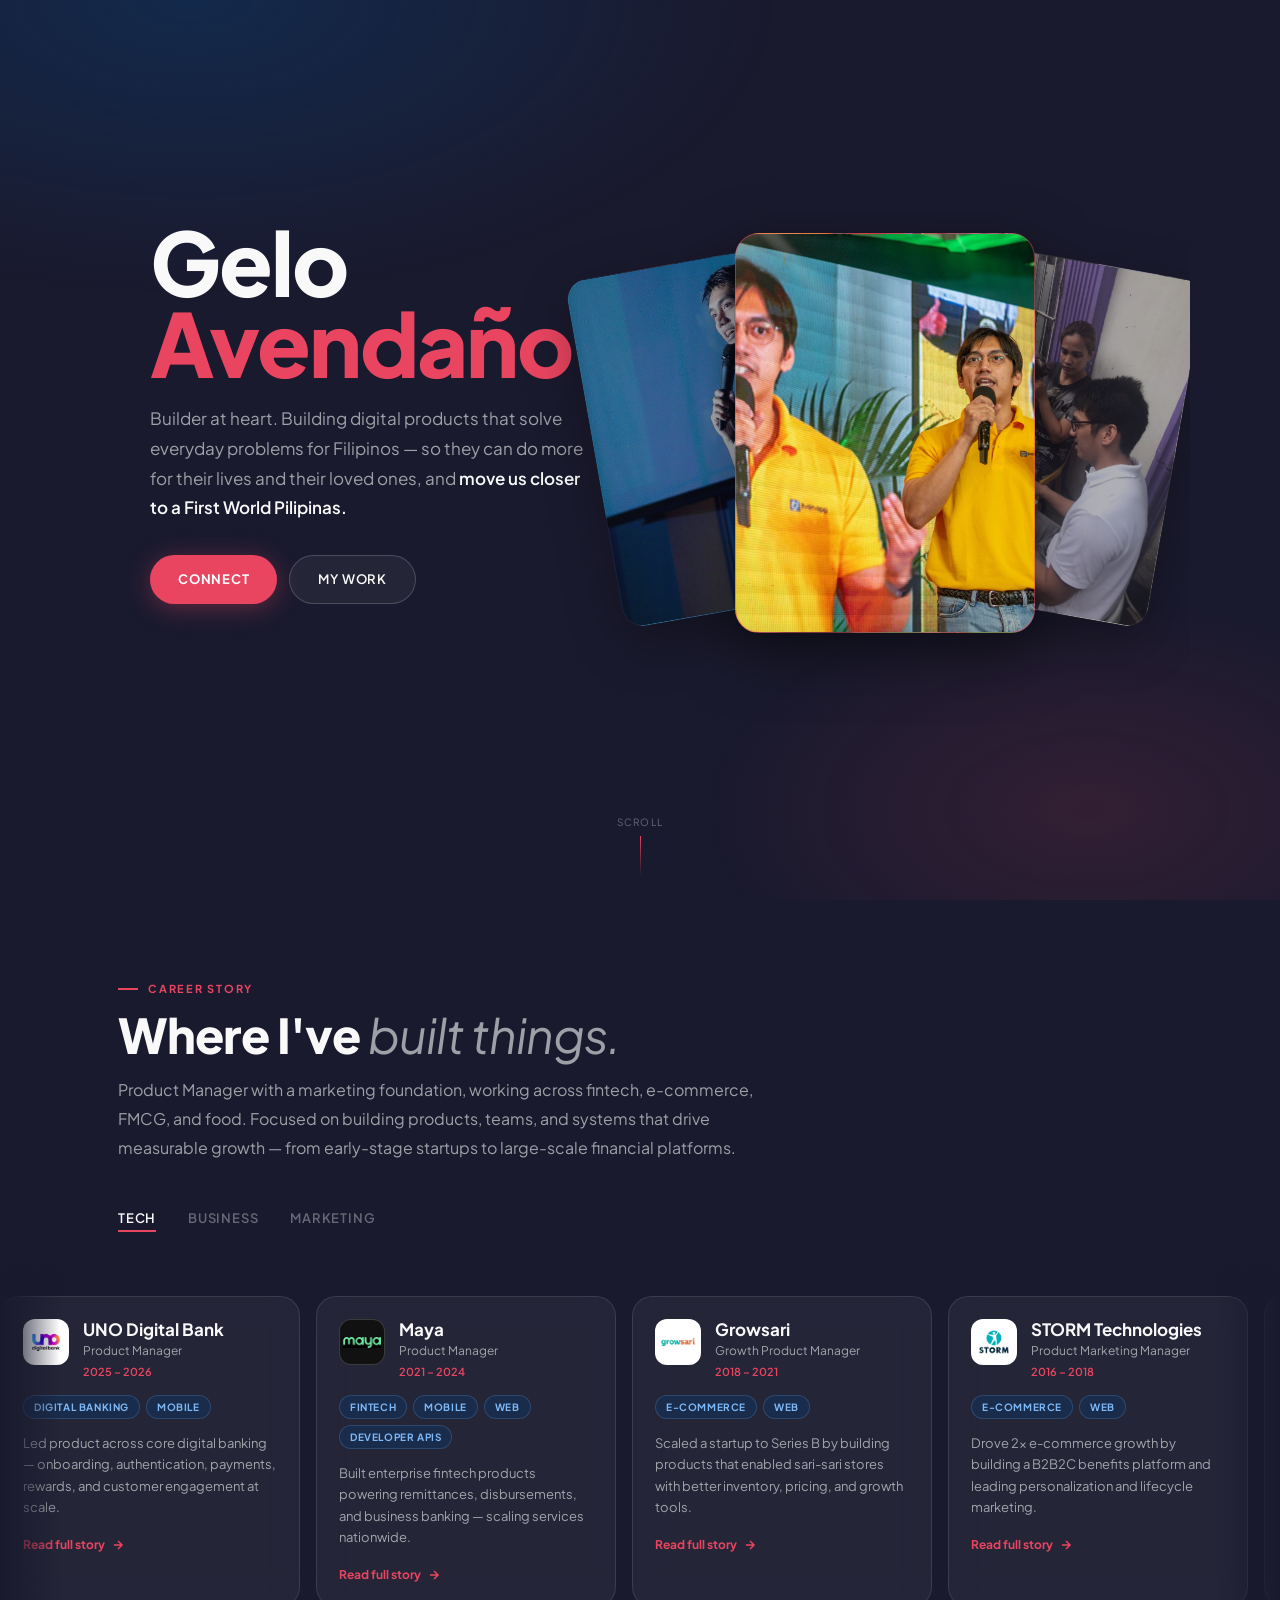
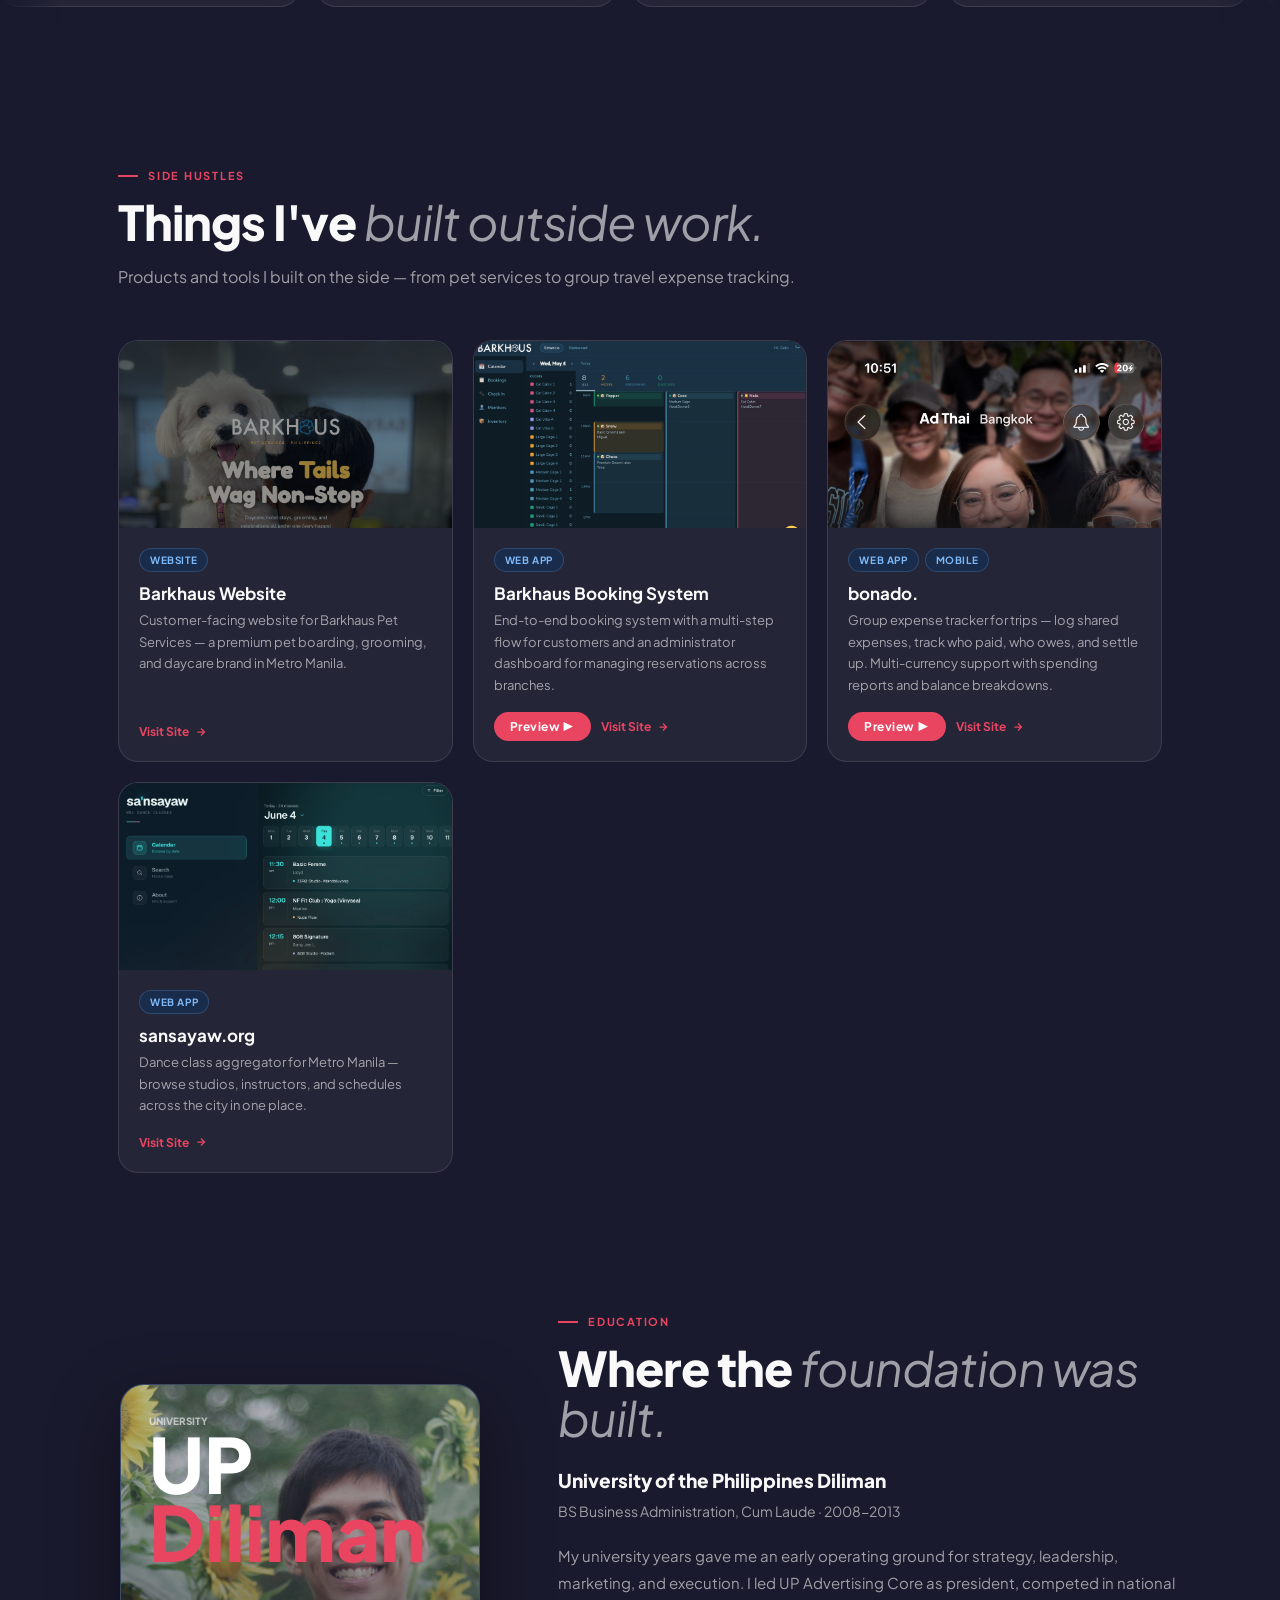
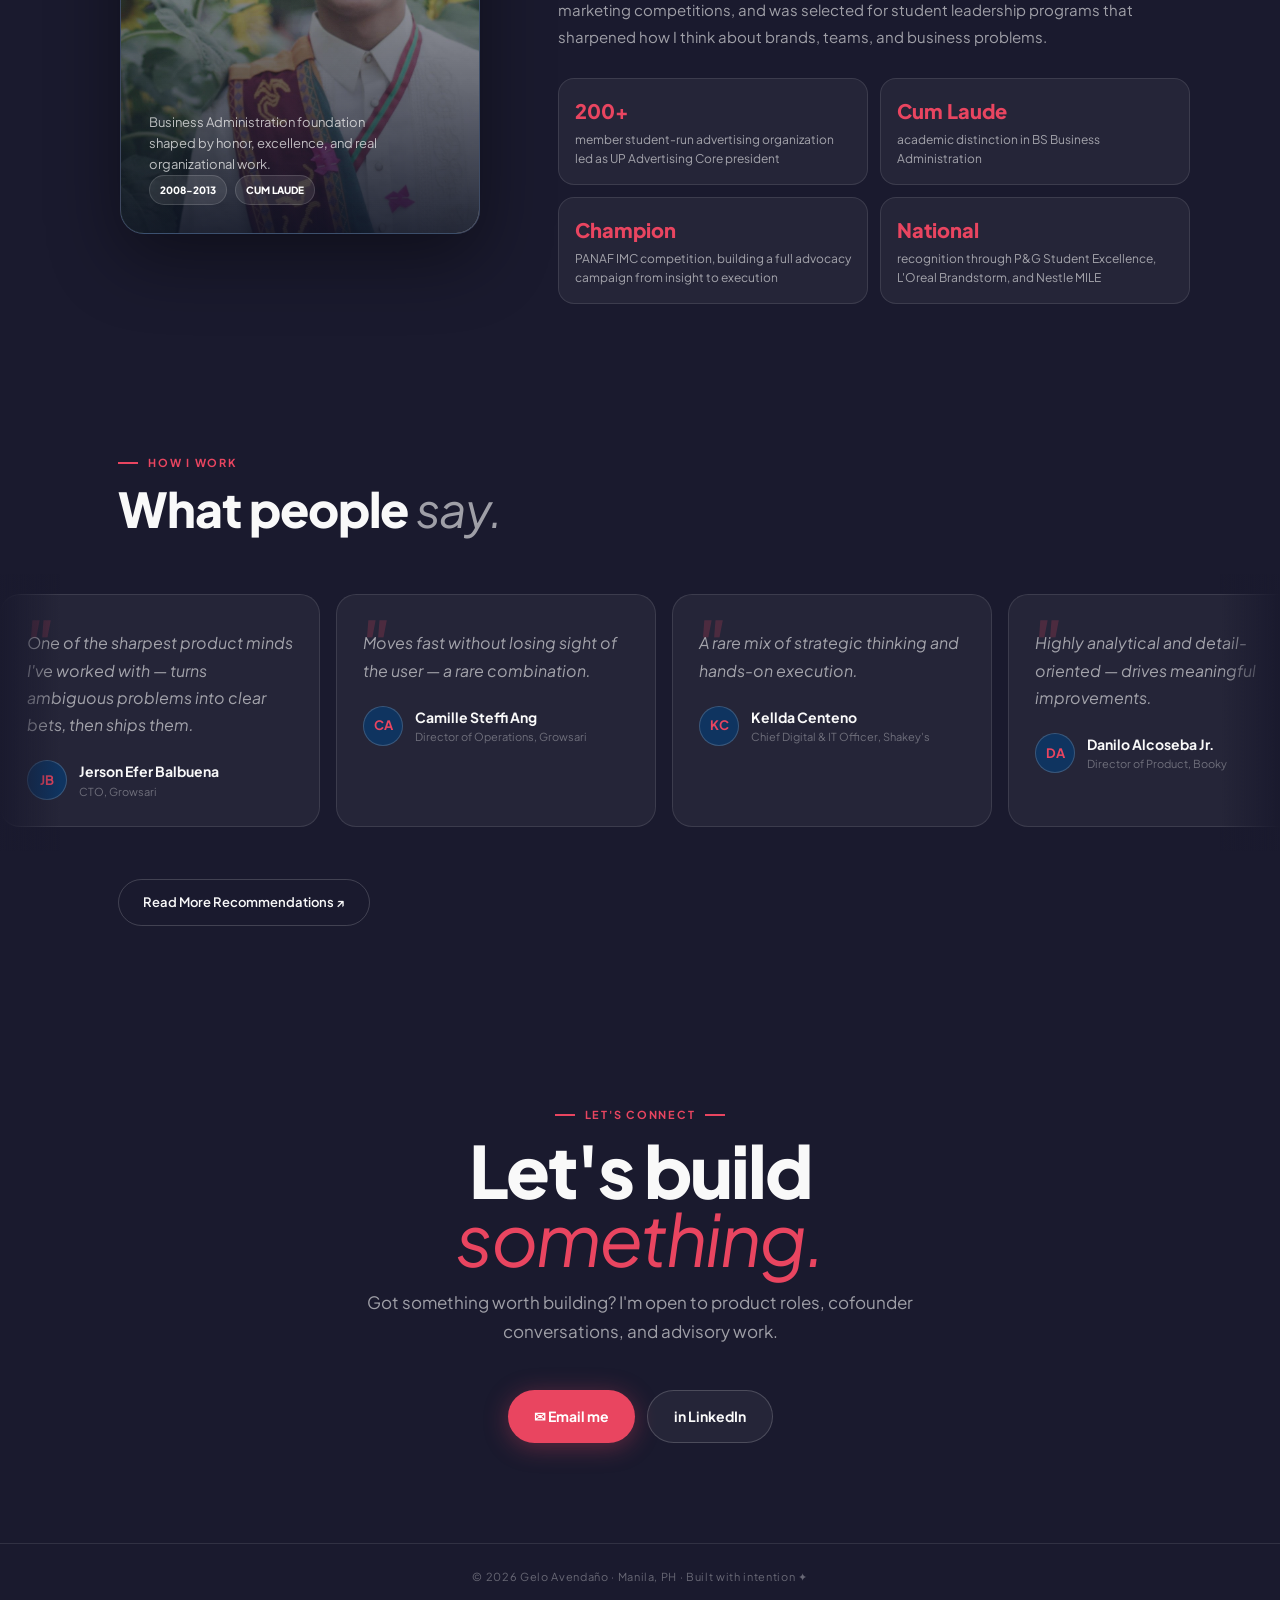
==== commit a18ae8b2: "Add Barkhaus admin mock + fix Bonado tags layout - New barkhaus-mock.js: interactive admin preview s" ====
--- a/index.html
+++ b/index.html
@@ -558,7 +558,10 @@
         <span class="proj-tag t-tech">Web App</span>
         <div class="proj-name">Barkhaus Booking System</div>
         <p class="proj-desc">End-to-end booking system with a multi-step flow for customers and an administrator dashboard for managing reservations across branches.</p>
-        <a href="https://barkhaus.ph/booking" target="_blank" class="proj-link">Visit Site <svg width="12" height="12" viewBox="0 0 24 24" fill="none" stroke="currentColor" stroke-width="2.5"><path d="M5 12h14M12 5l7 7-7 7"/></svg></a>
+        <div style="display:flex;gap:10px;align-items:center;flex-wrap:wrap">
+          <button onclick="openBarkMock()" class="proj-preview-btn">Preview ▶</button>
+          <a href="https://barkhaus.ph/booking" target="_blank" class="proj-link">Visit Site <svg width="12" height="12" viewBox="0 0 24 24" fill="none" stroke="currentColor" stroke-width="2.5"><path d="M5 12h14M12 5l7 7-7 7"/></svg></a>
+        </div>
       </div>
     </div>
 
@@ -567,7 +570,7 @@
         <img src="projects-bonado.png" alt="Bonado">
       </div>
       <div class="proj-body">
-        <span class="proj-tag t-tech">Web App</span><span class="proj-tag t-tech">Mobile</span>
+        <div style="display:flex;gap:6px;flex-wrap:wrap;margin-bottom:10px"><span class="proj-tag t-tech" style="margin-bottom:0">Web App</span><span class="proj-tag t-tech" style="margin-bottom:0">Mobile</span></div>
         <div class="proj-name">bonado.</div>
         <p class="proj-desc">Group expense tracker for trips — log shared expenses, track who paid, who owes, and settle up. Multi-currency support with spending reports and balance breakdowns.</p>
         <div style="display:flex;gap:10px;align-items:center;flex-wrap:wrap">
@@ -1231,5 +1234,6 @@
 document.addEventListener('keydown', function(e) { if (e.key === 'Escape' && lightbox.style.display === 'flex') closeLightbox(); });
 </script>
 <script src="bonado-mock.js"></script>
+<script src="barkhaus-mock.js"></script>
 </body>
 </html>
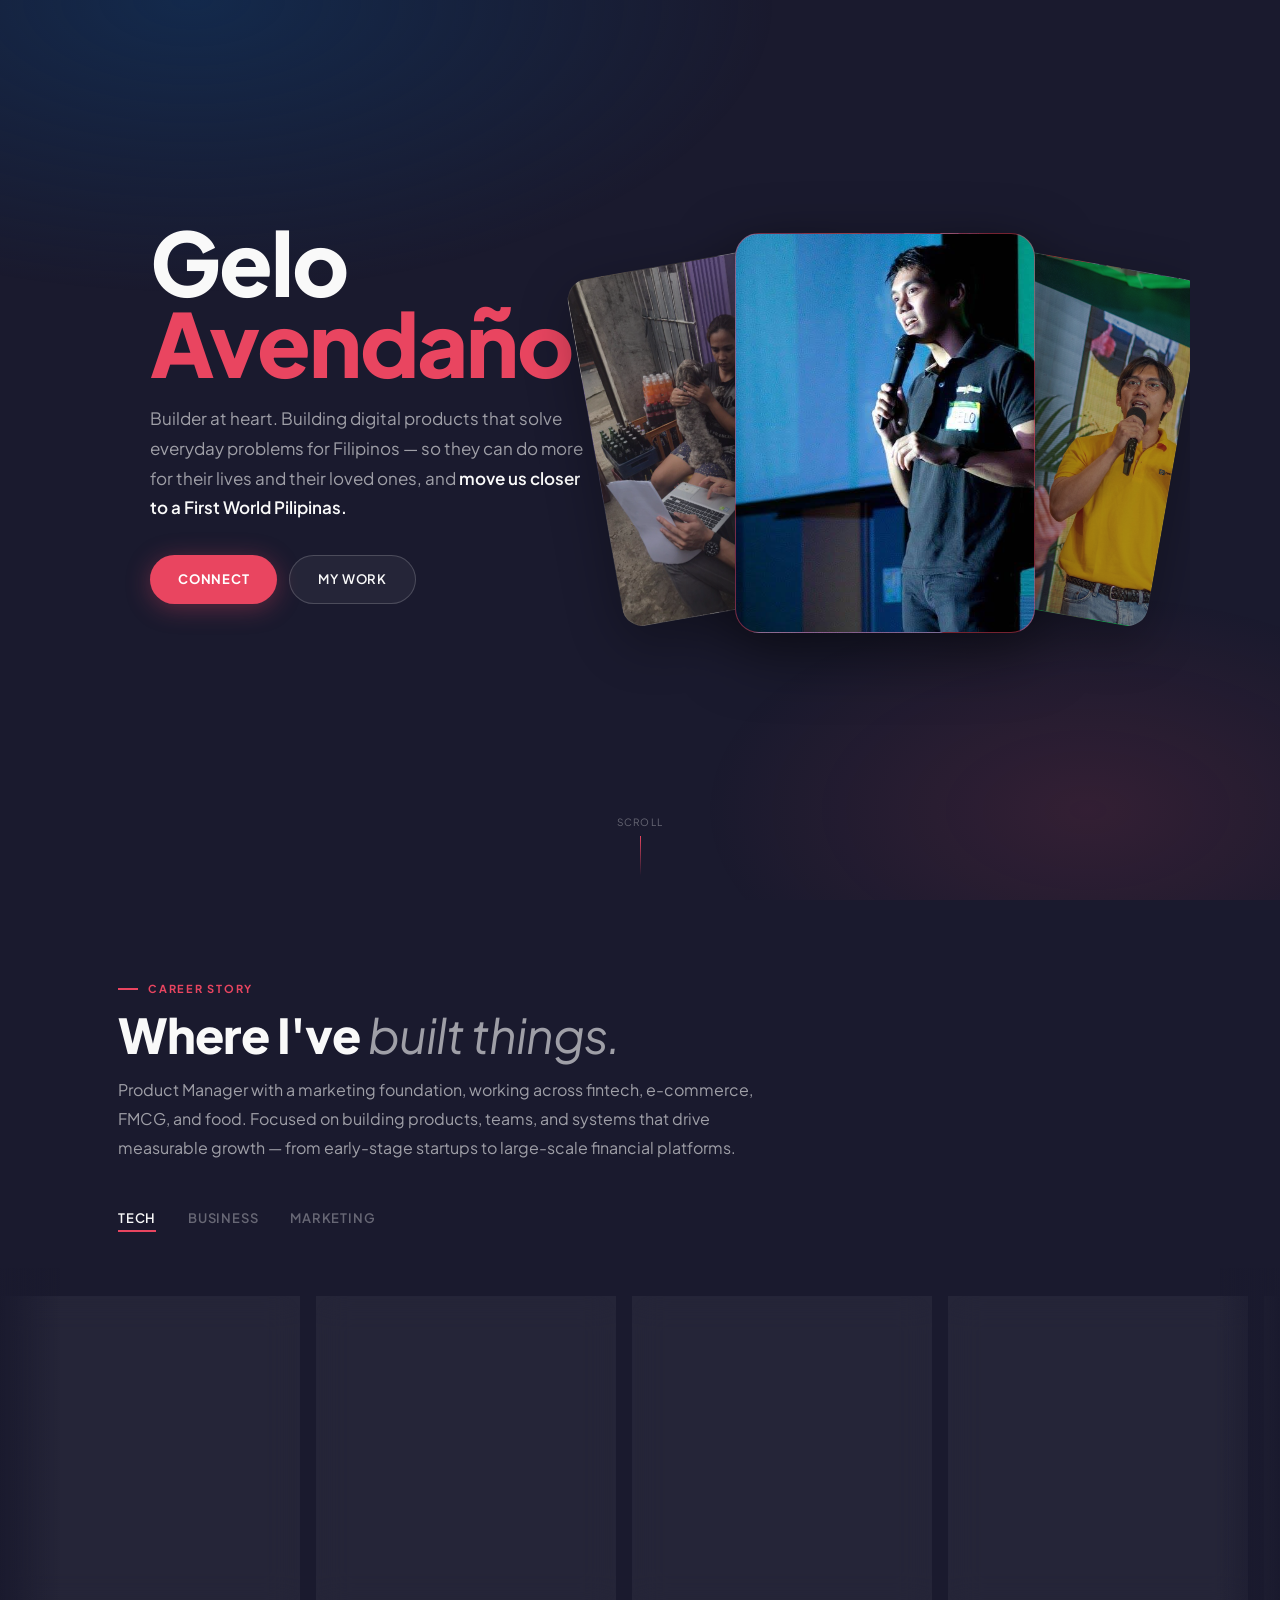
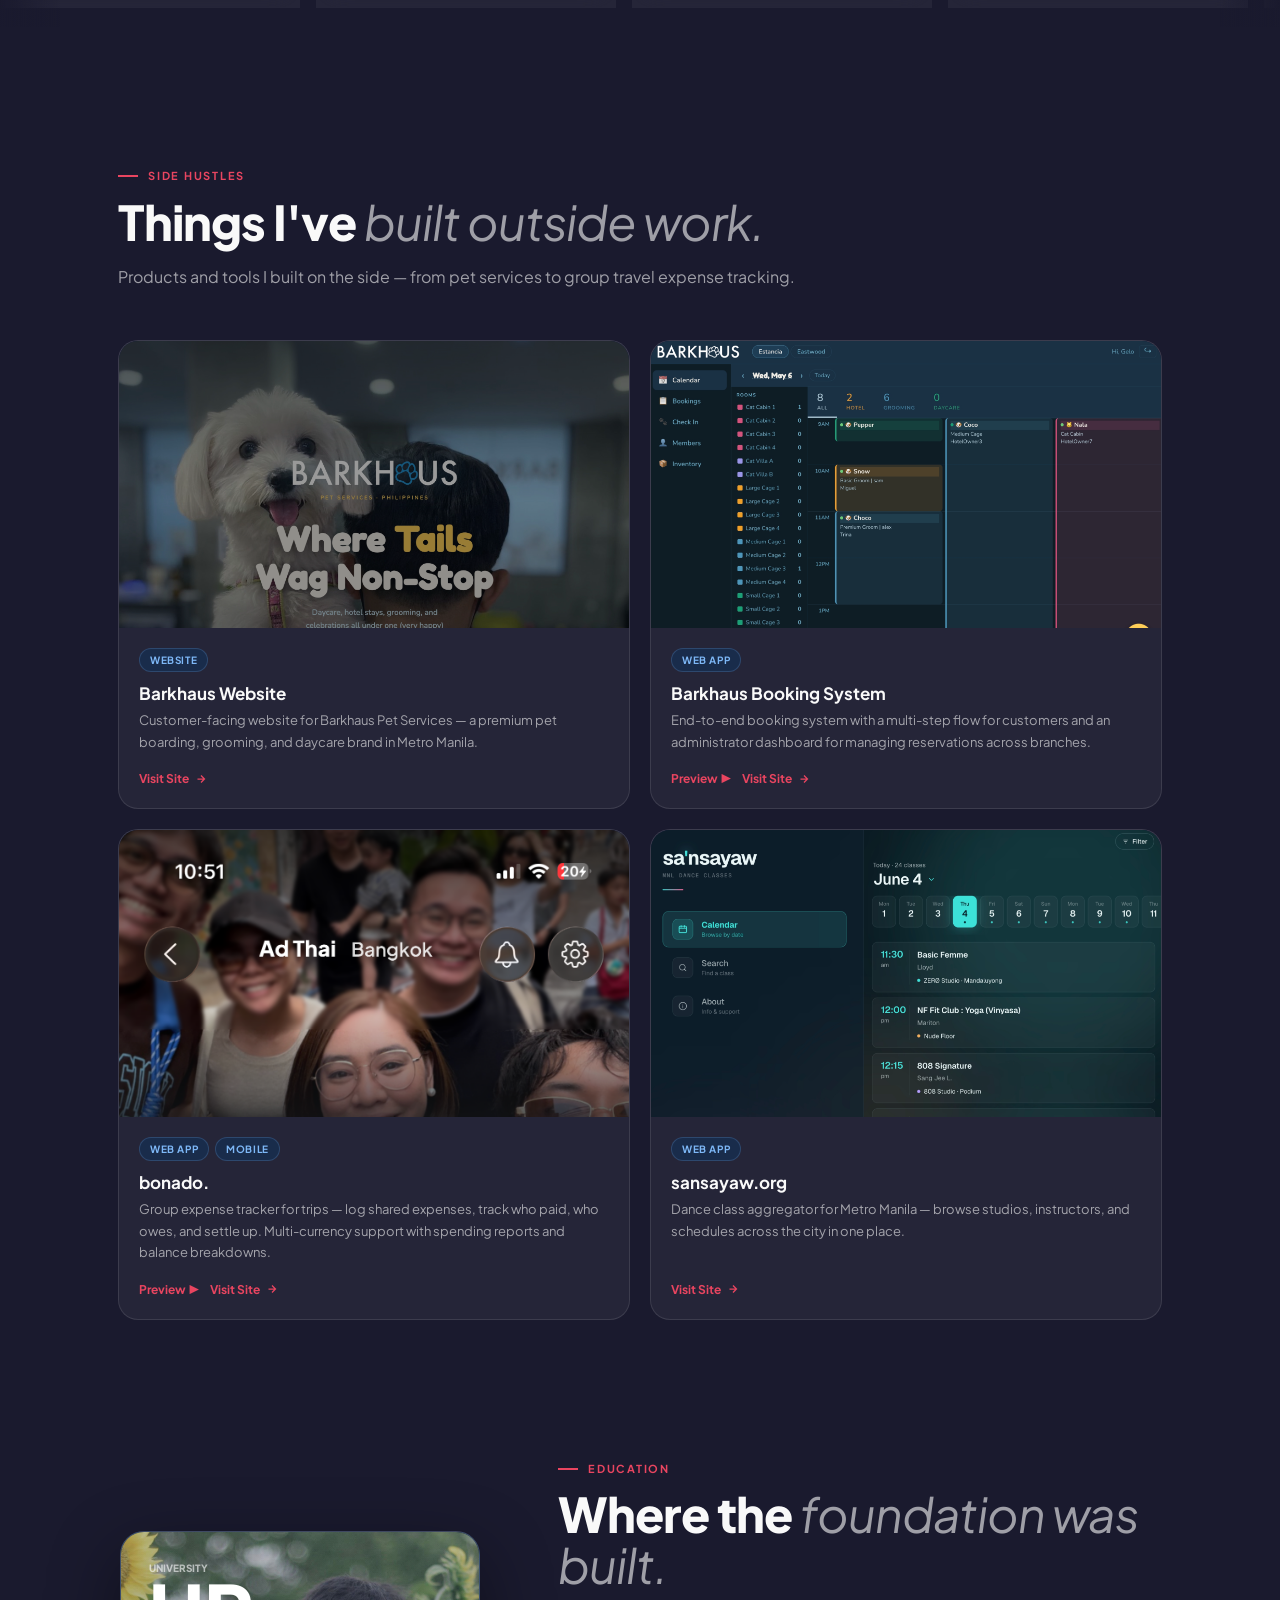
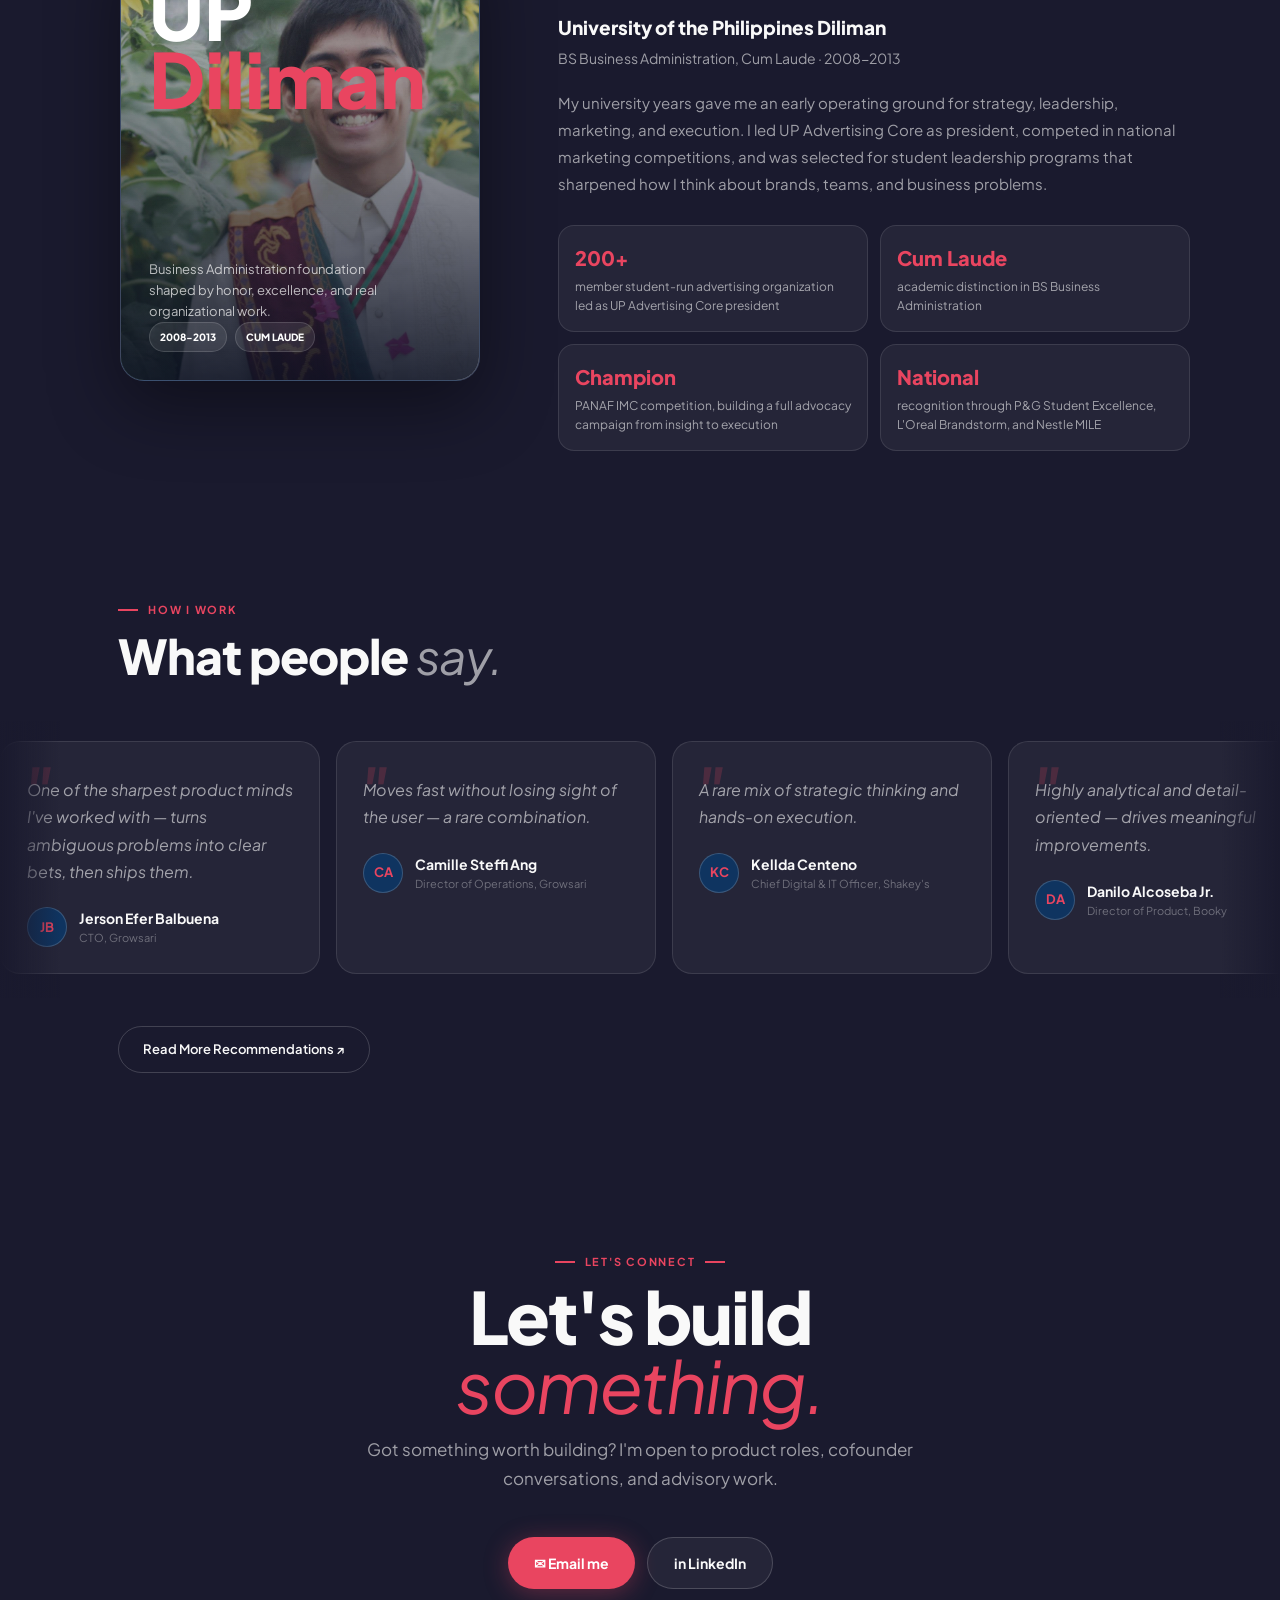
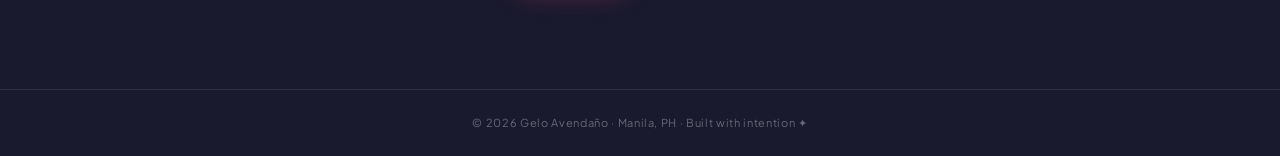
==== commit 971637d5: "chore: polish projects grid and preview UX - 2×2 grid layout (was 3×1) - Preview buttons restyled to" ====
--- a/index.html
+++ b/index.html
@@ -224,8 +224,7 @@
 /* ── SIDE PROJECTS ── */
 #projects{position:relative;z-index:1;padding:80px 0 60px}
 .projects-intro{padding:0 28px;max-width:1100px;margin:0 auto 48px}
-.projects-grid{display:grid;grid-template-columns:repeat(3,1fr);gap:20px;padding:0 28px;max-width:1100px;margin:0 auto}
-@media(max-width:900px){.projects-grid{grid-template-columns:1fr 1fr}}
+.projects-grid{display:grid;grid-template-columns:repeat(2,1fr);gap:20px;padding:0 28px;max-width:1100px;margin:0 auto}
 @media(max-width:580px){.projects-grid{grid-template-columns:1fr}}
 .proj-card{background:var(--surface);border:1px solid var(--border);border-radius:20px;overflow:hidden;
   display:flex;flex-direction:column;
@@ -243,8 +242,8 @@
 .proj-link{display:inline-flex;align-items:center;gap:6px;font-size:12px;font-weight:700;
   color:var(--red);text-decoration:none;transition:gap 0.2s}
 .proj-link:hover{gap:10px}
-.proj-preview-btn{display:inline-flex;align-items:center;gap:6px;padding:7px 16px;border-radius:100px;background:var(--red);border:none;color:#fff;font-size:12px;font-weight:700;font-family:var(--font);cursor:pointer;letter-spacing:0.04em;transition:opacity 0.2s}
-.proj-preview-btn:hover{opacity:0.85}
+.proj-preview-btn{display:inline-flex;align-items:center;gap:6px;font-size:12px;font-weight:700;color:var(--red);background:none;border:none;padding:0;cursor:pointer;font-family:var(--font);transition:gap 0.2s}
+.proj-preview-btn:hover{gap:10px}
 
 /* ── EDUCATION ── */
 #education{position:relative;z-index:1;padding:80px 28px 70px}
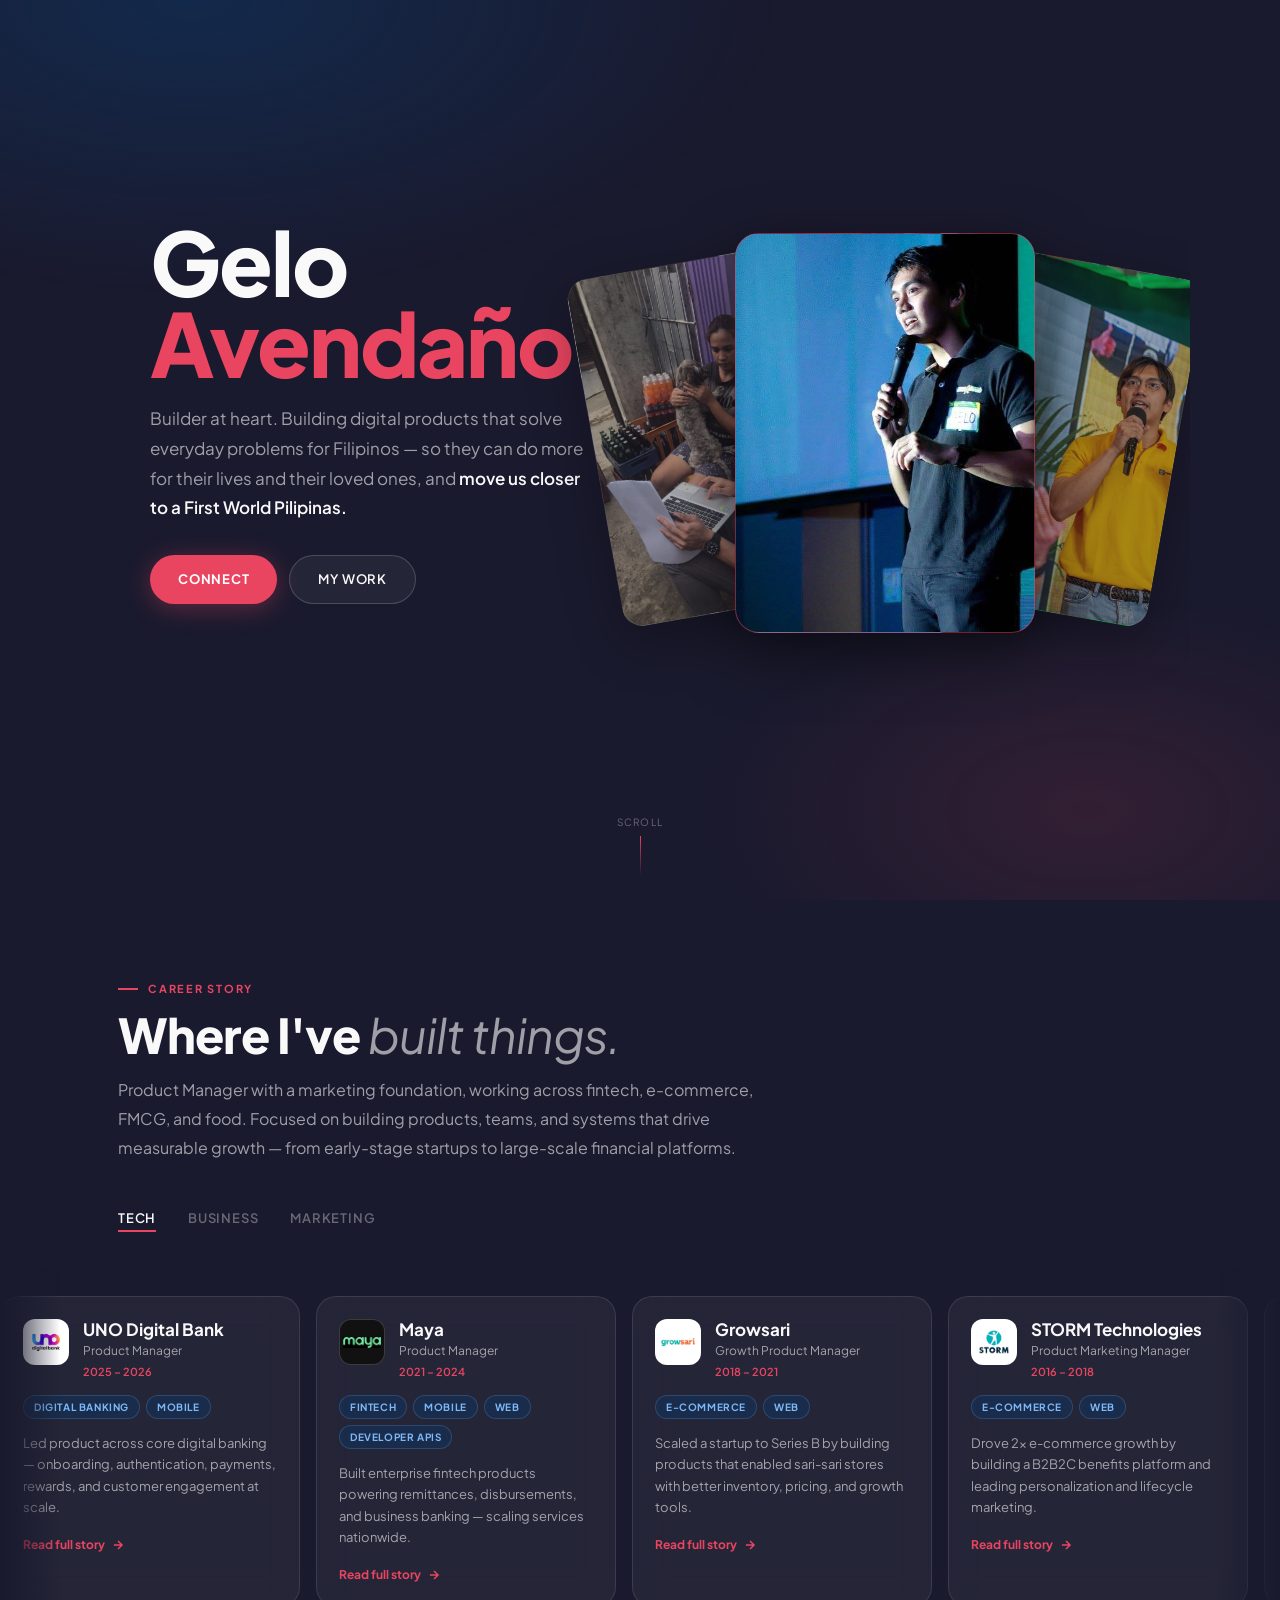
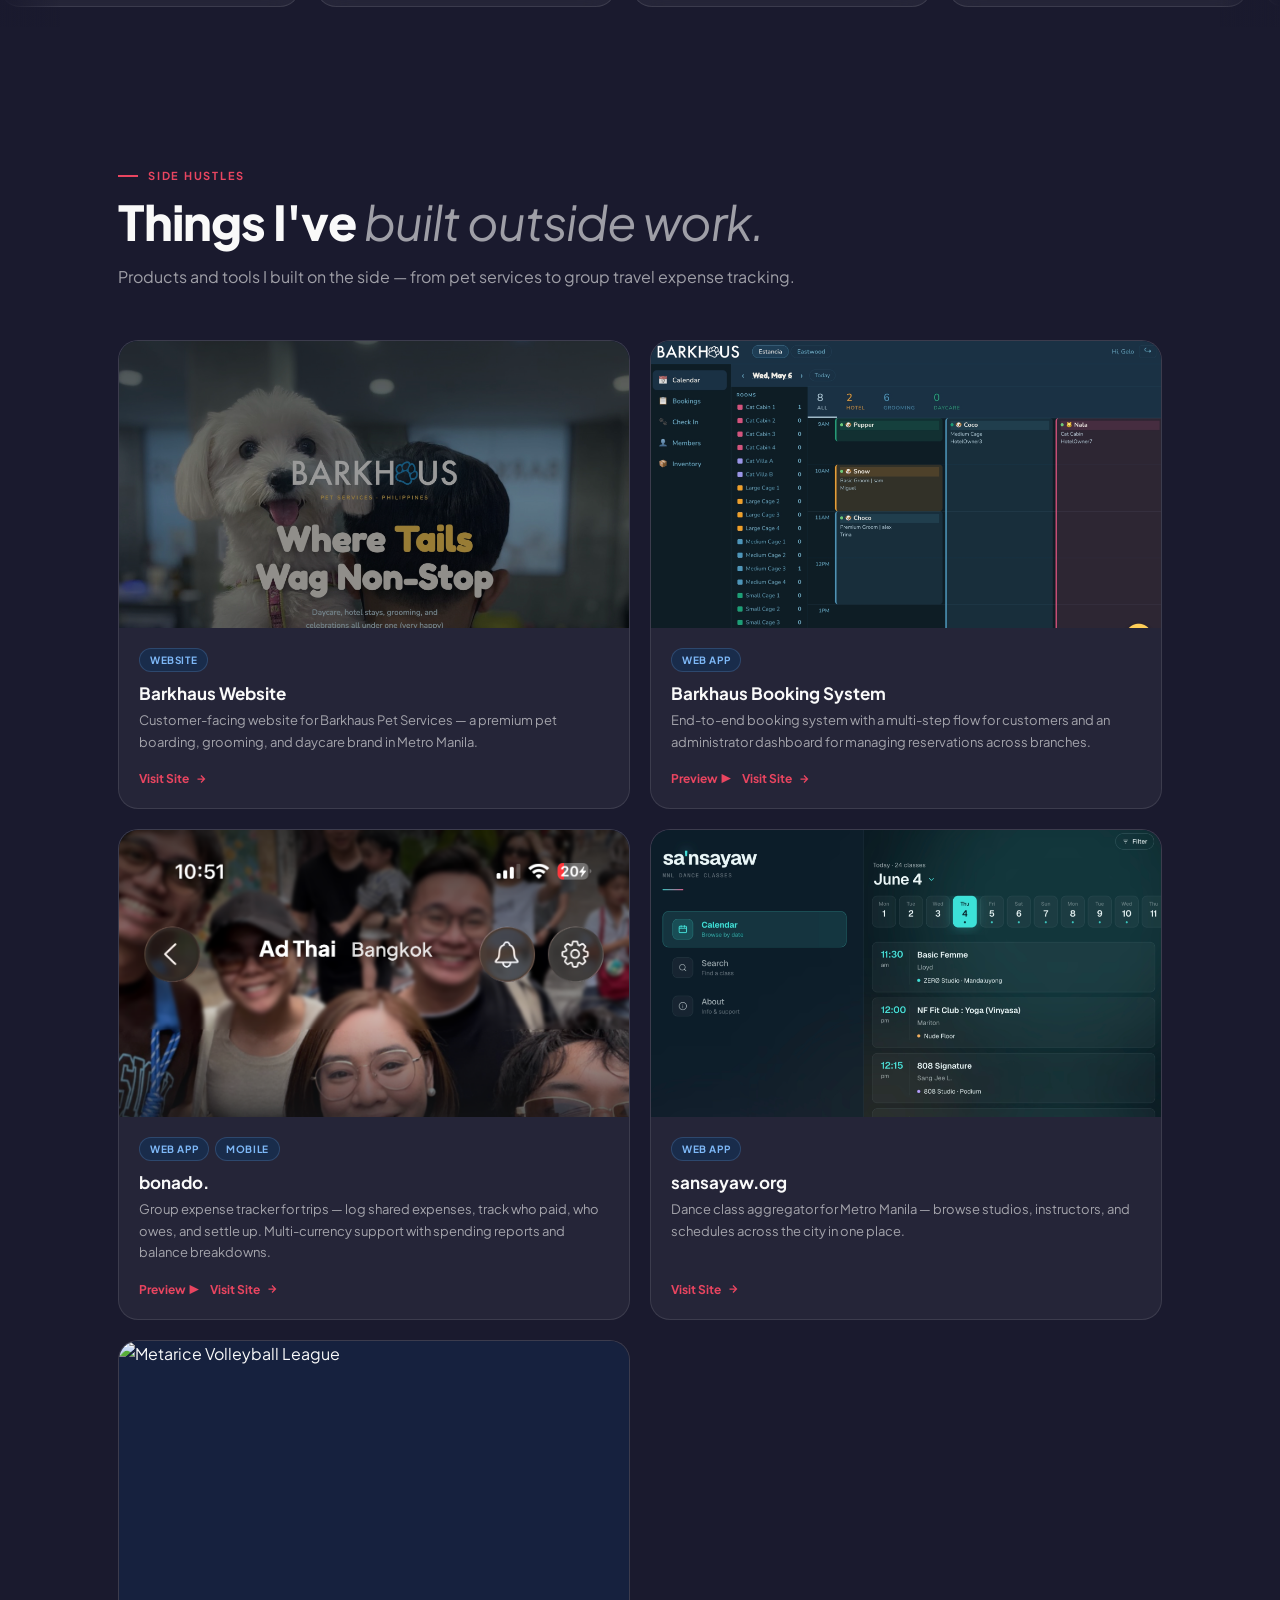
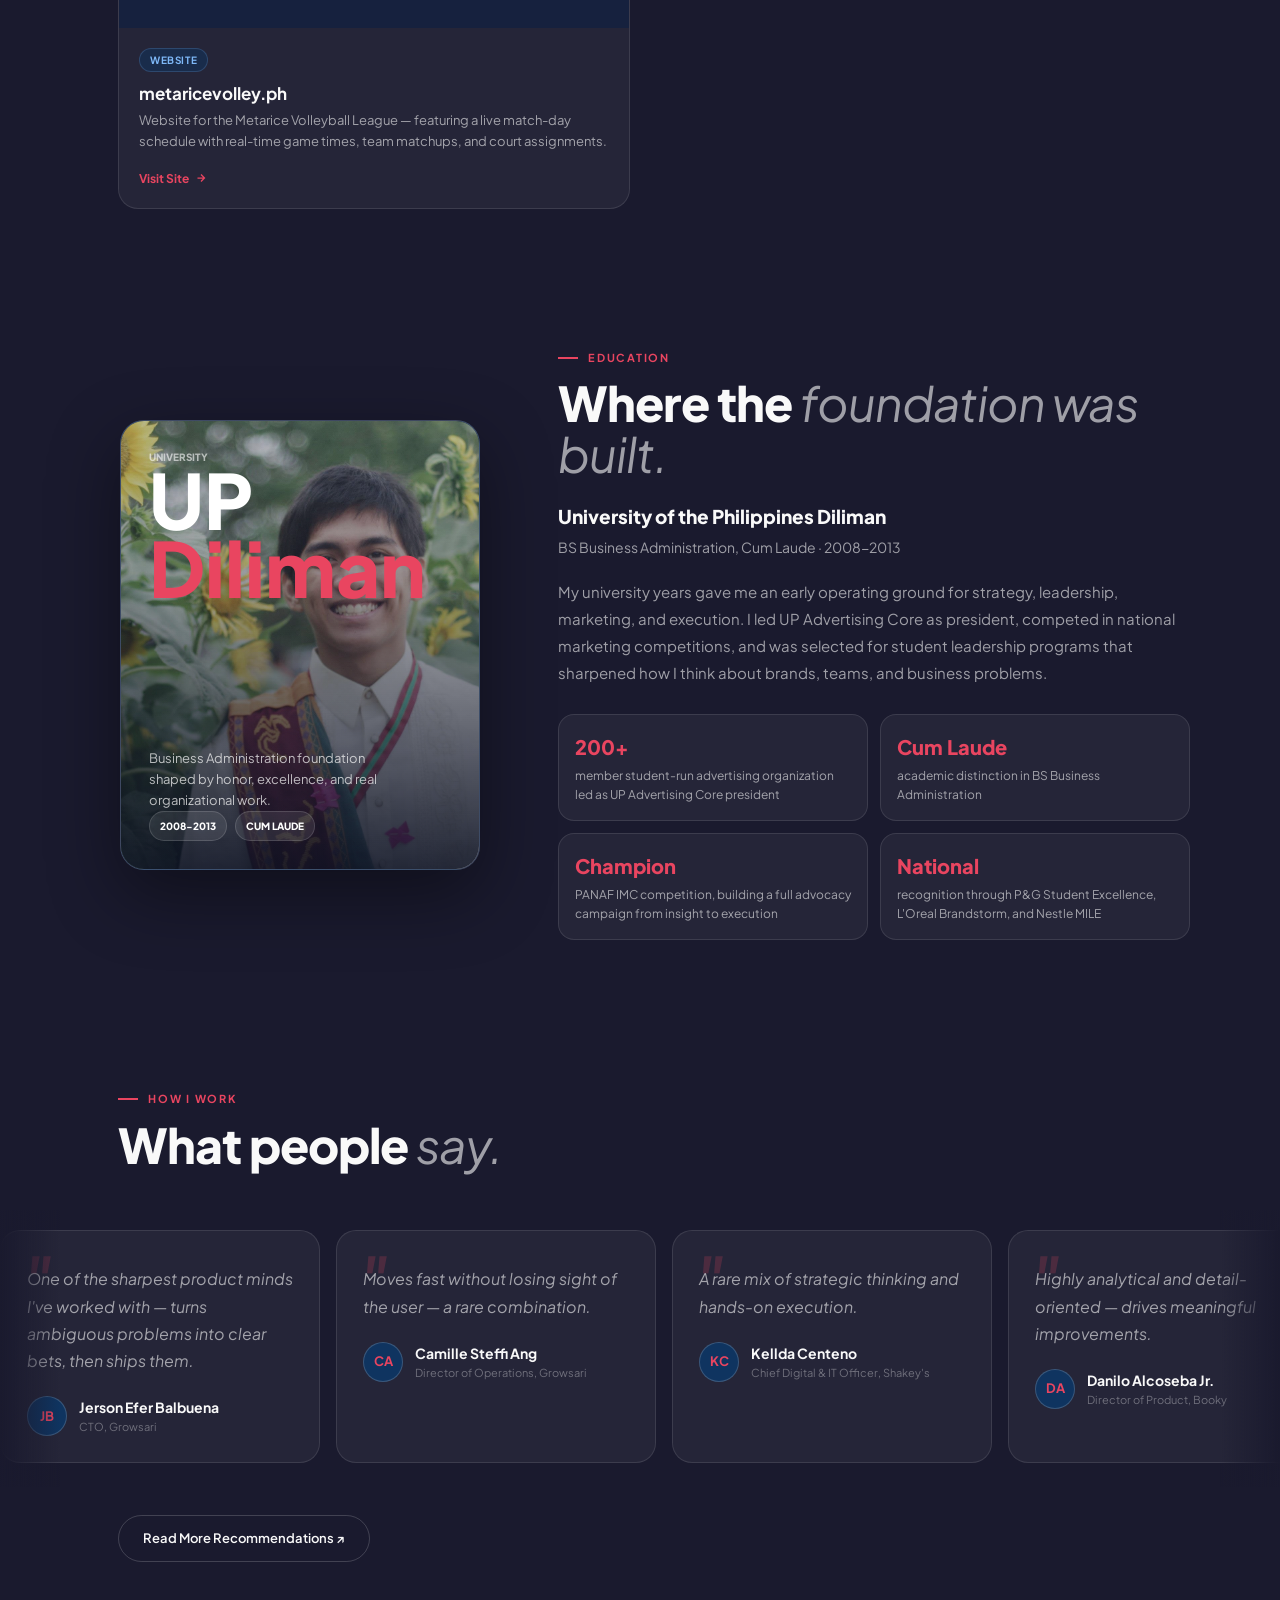
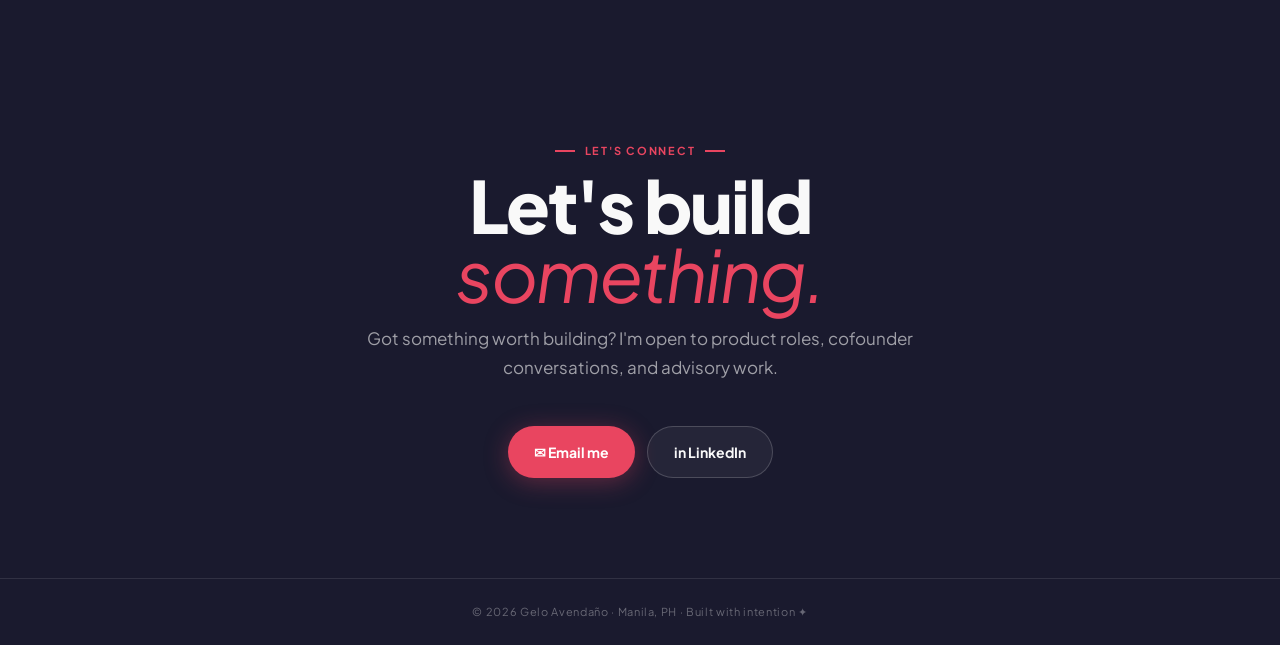
==== commit c750524e: "feat: add metaricevolley.ph project card Co-Authored-By: Claude Sonnet 4.6 <noreply@anthropic.com>" ====
--- a/index.html
+++ b/index.html
@@ -591,6 +591,18 @@
       </div>
     </div>
 
+    <div class="proj-card">
+      <div class="proj-preview">
+        <img src="projects-metaricevolley.png" alt="Metarice Volleyball League">
+      </div>
+      <div class="proj-body">
+        <span class="proj-tag t-tech">Website</span>
+        <div class="proj-name">metaricevolley.ph</div>
+        <p class="proj-desc">Website for the Metarice Volleyball League — featuring a live match-day schedule with real-time game times, team matchups, and court assignments.</p>
+        <a href="https://www.metaricevolley.ph/mvl/gametime" target="_blank" class="proj-link">Visit Site <svg width="12" height="12" viewBox="0 0 24 24" fill="none" stroke="currentColor" stroke-width="2.5"><path d="M5 12h14M12 5l7 7-7 7"/></svg></a>
+      </div>
+    </div>
+
   </div>
 </section>
 
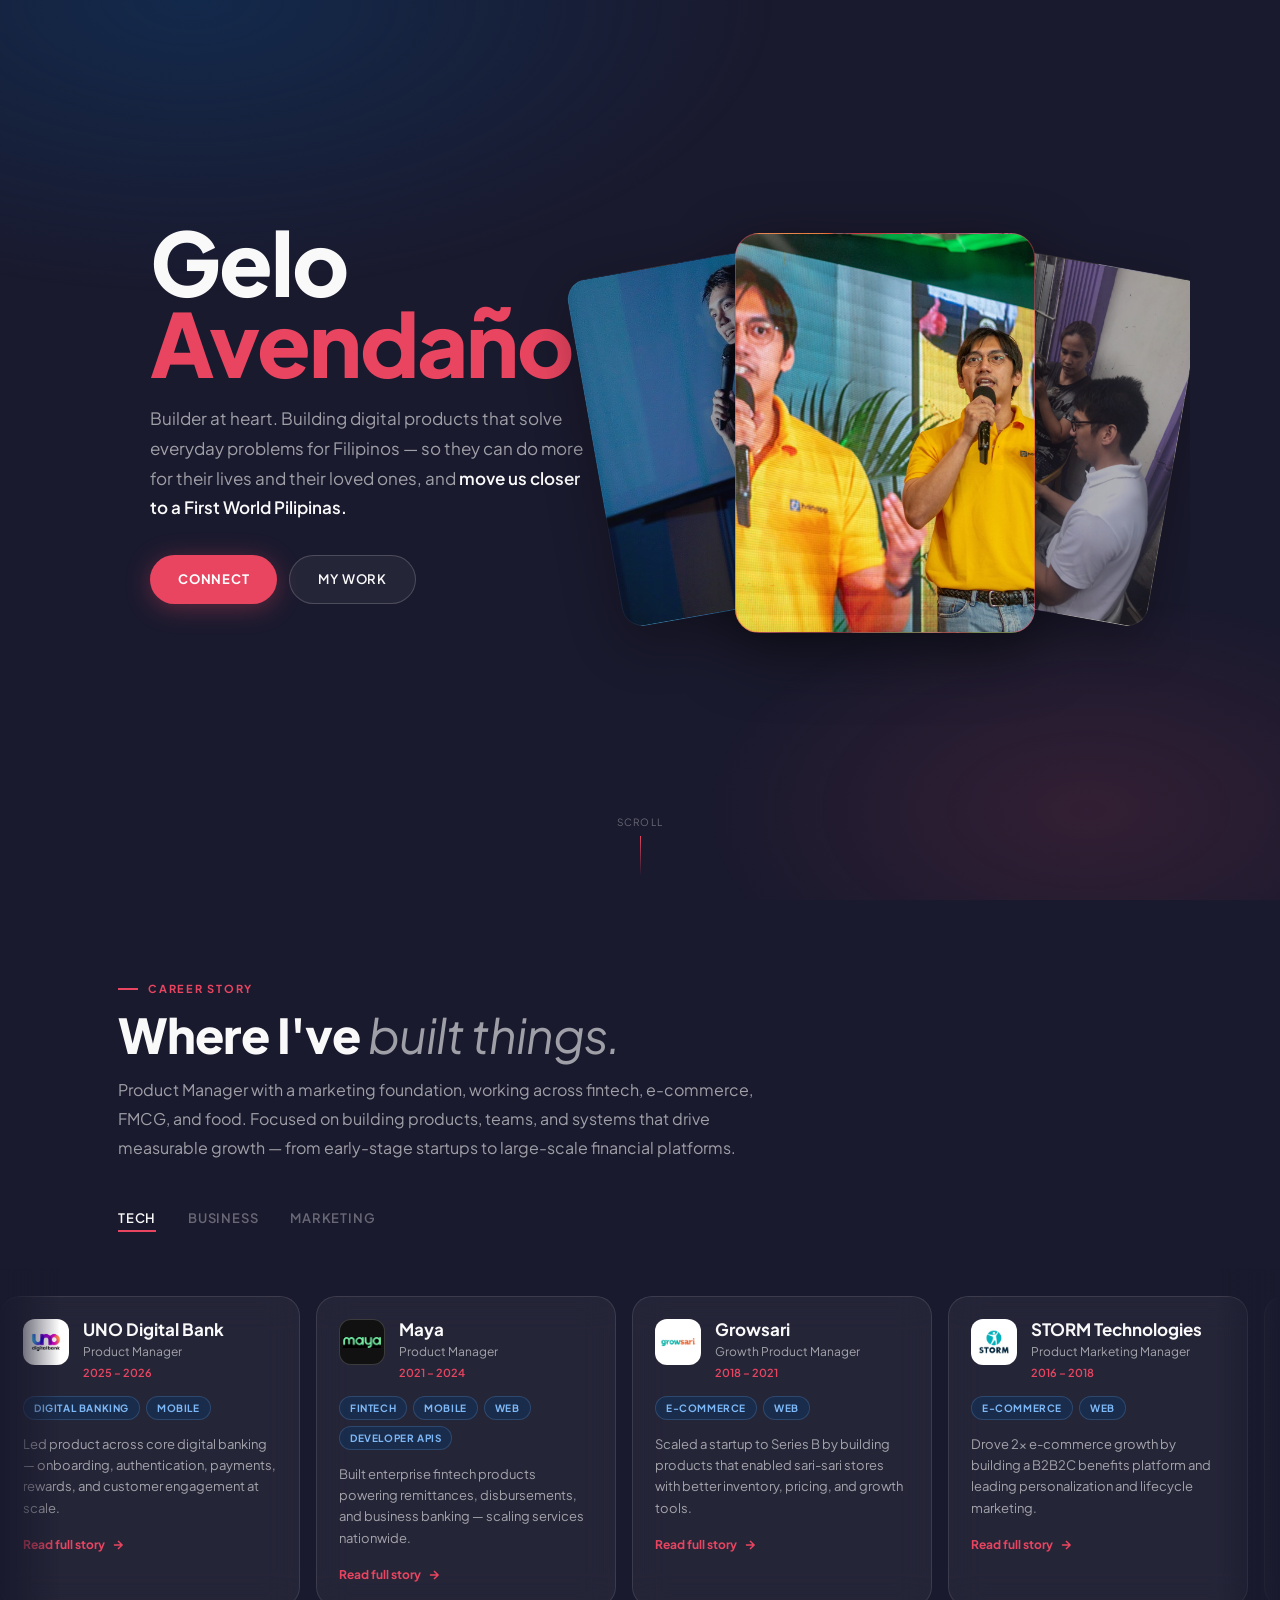
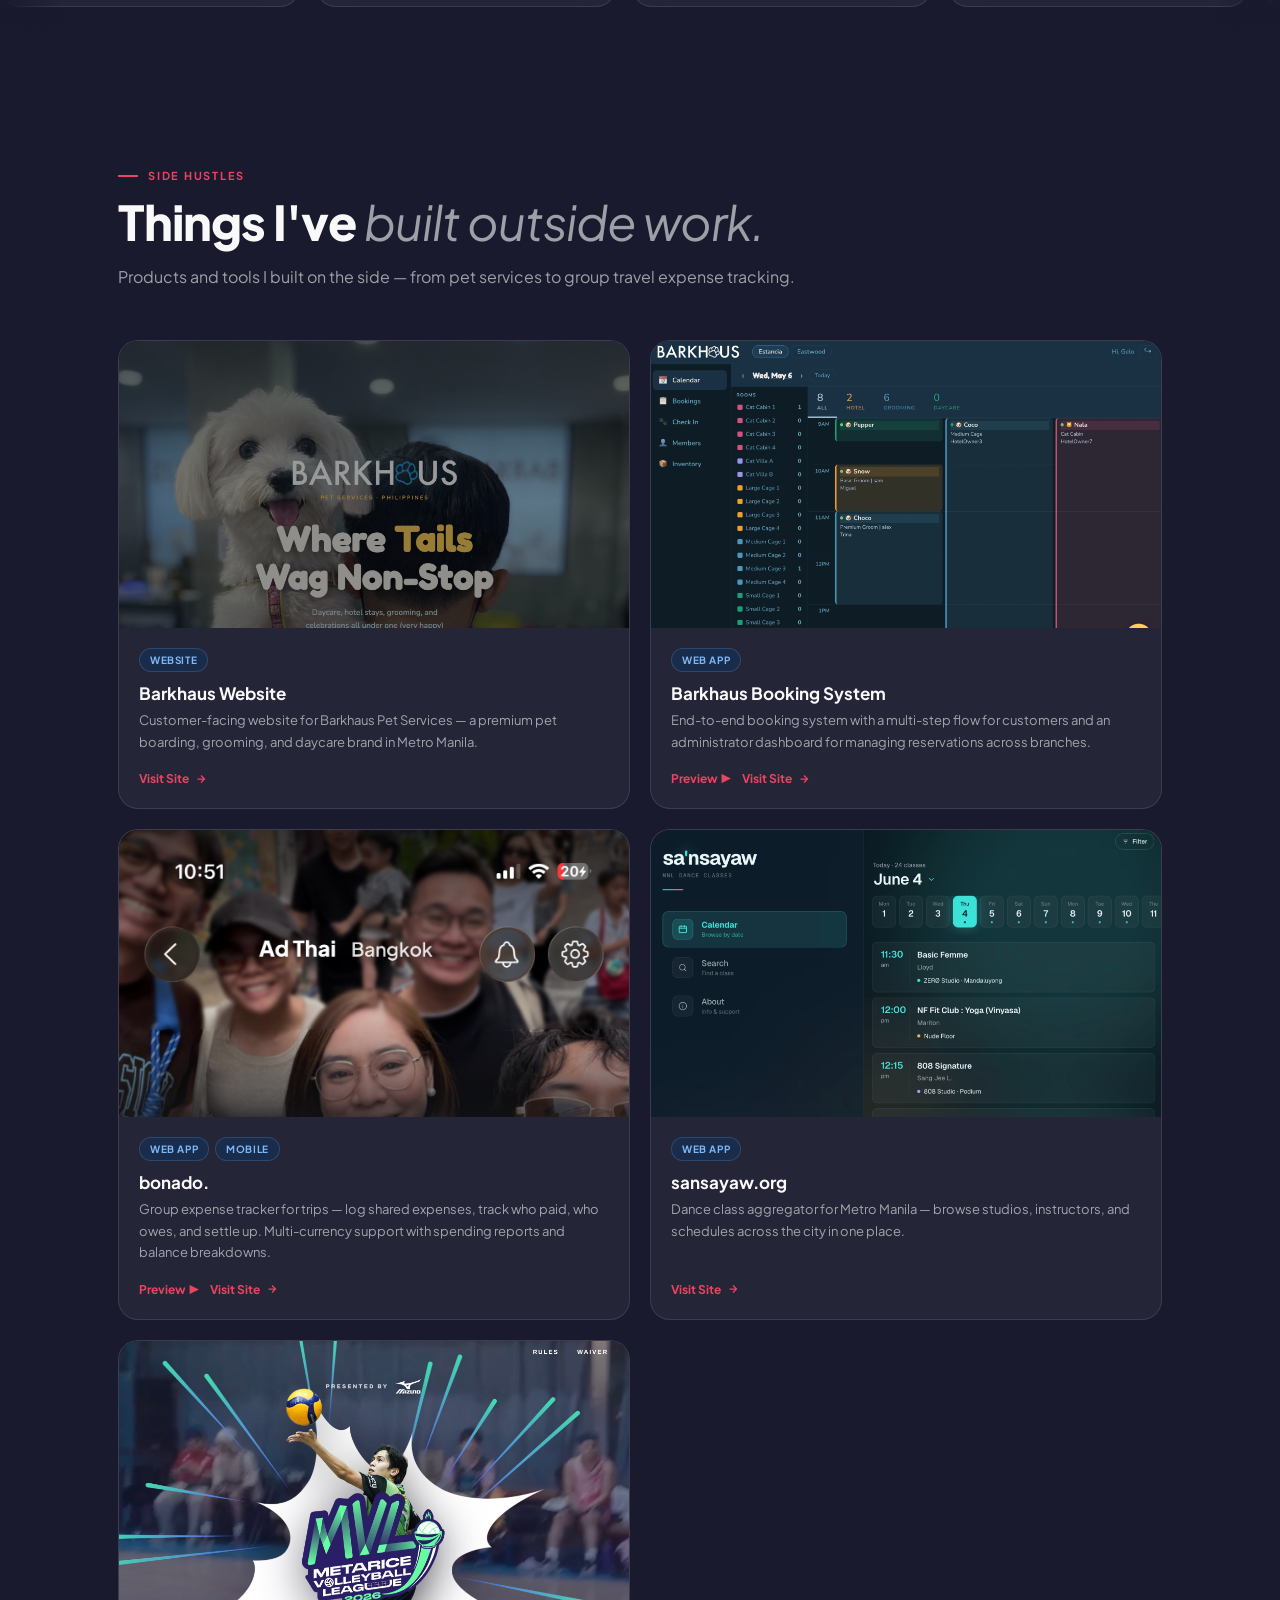
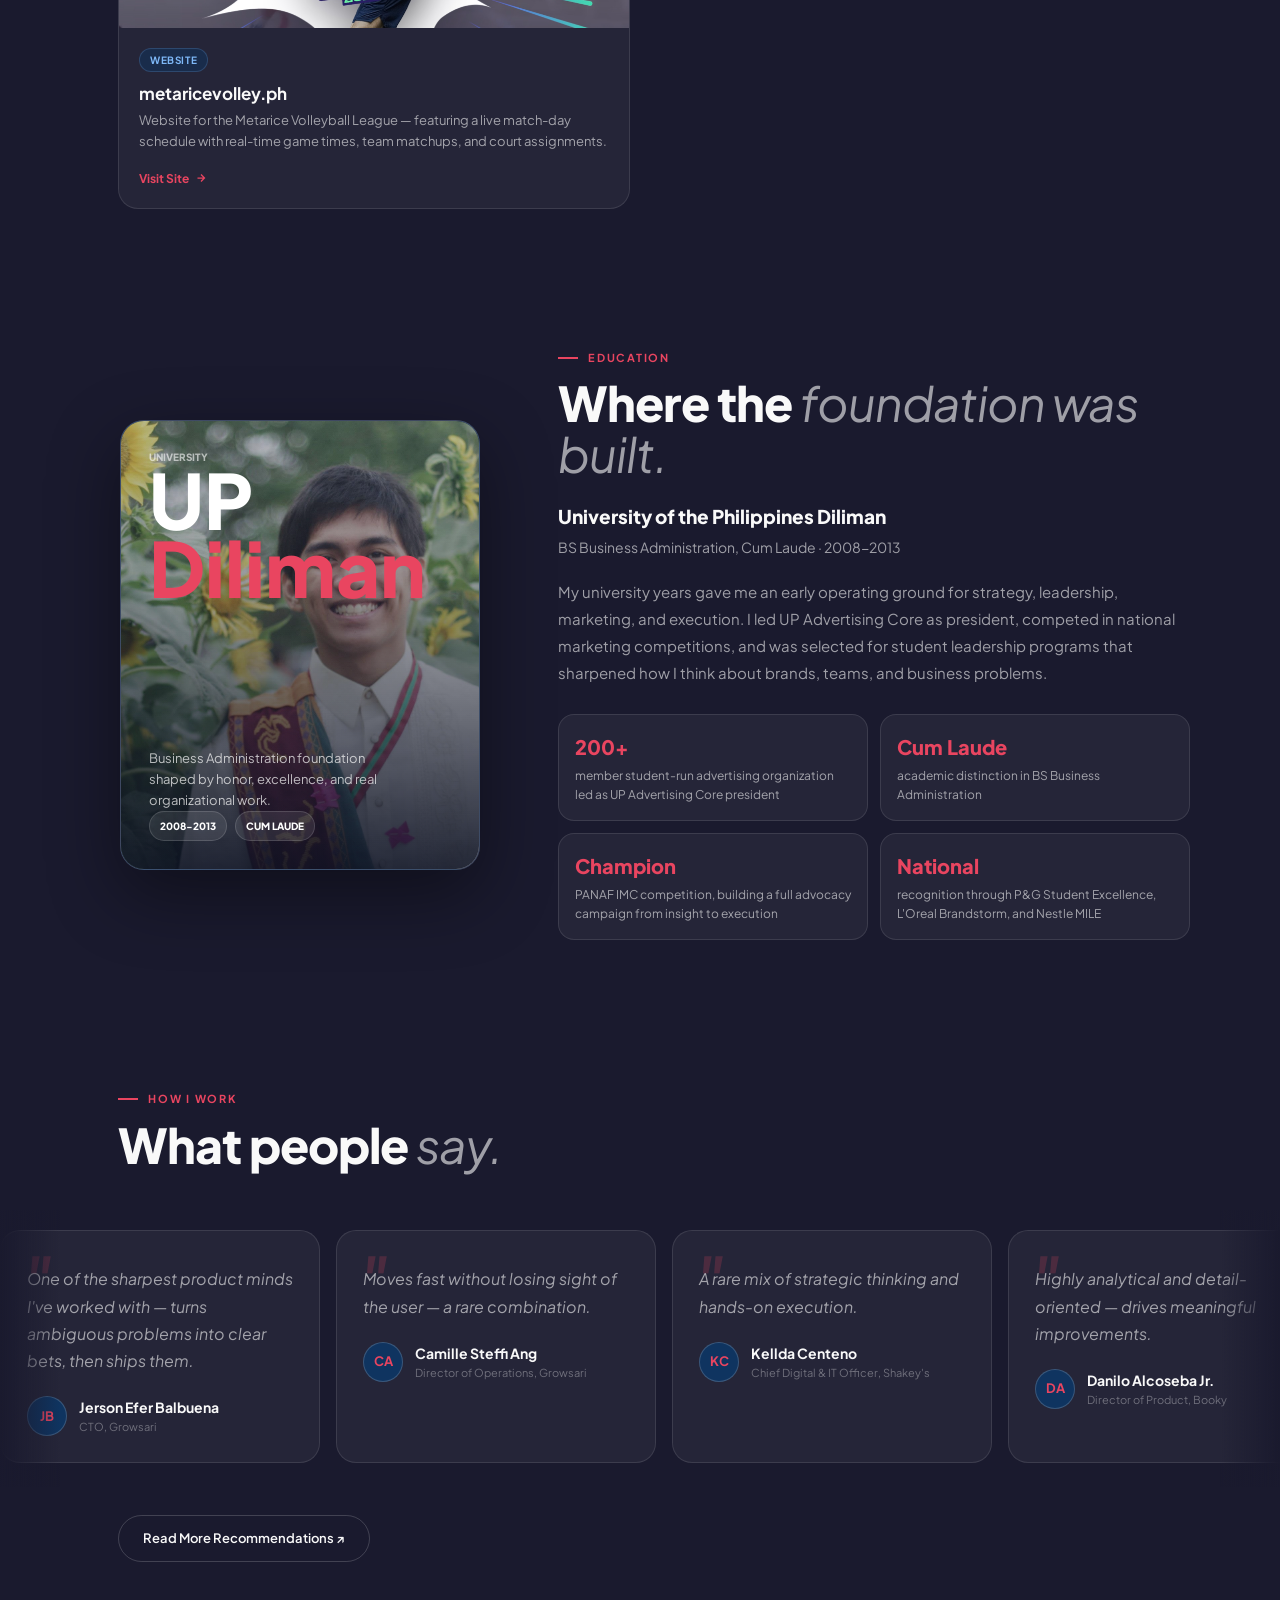
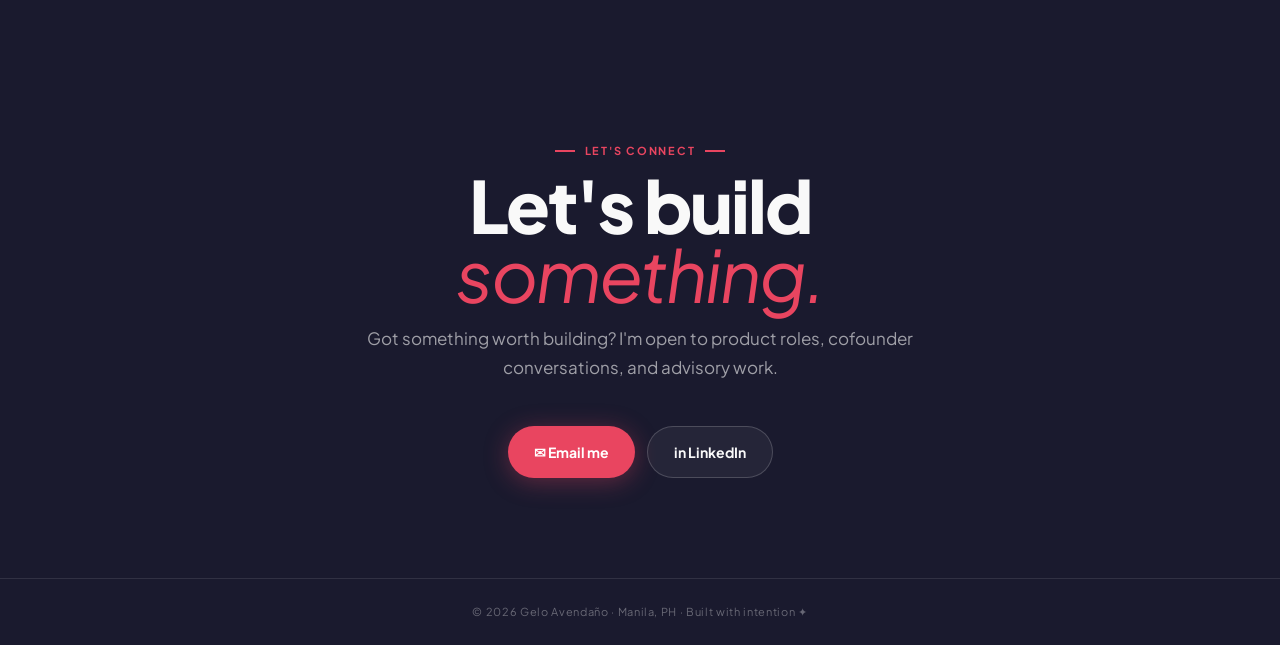
==== commit 31d5ec77: "fix: use .jpg extension for metaricevolley preview image Co-Authored-By: Claude Sonnet 4.6 <noreply@" ====
--- a/index.html
+++ b/index.html
@@ -593,7 +593,7 @@
 
     <div class="proj-card">
       <div class="proj-preview">
-        <img src="projects-metaricevolley.png" alt="Metarice Volleyball League">
+        <img src="projects-metaricevolley.jpg" alt="Metarice Volleyball League">
       </div>
       <div class="proj-body">
         <span class="proj-tag t-tech">Website</span>
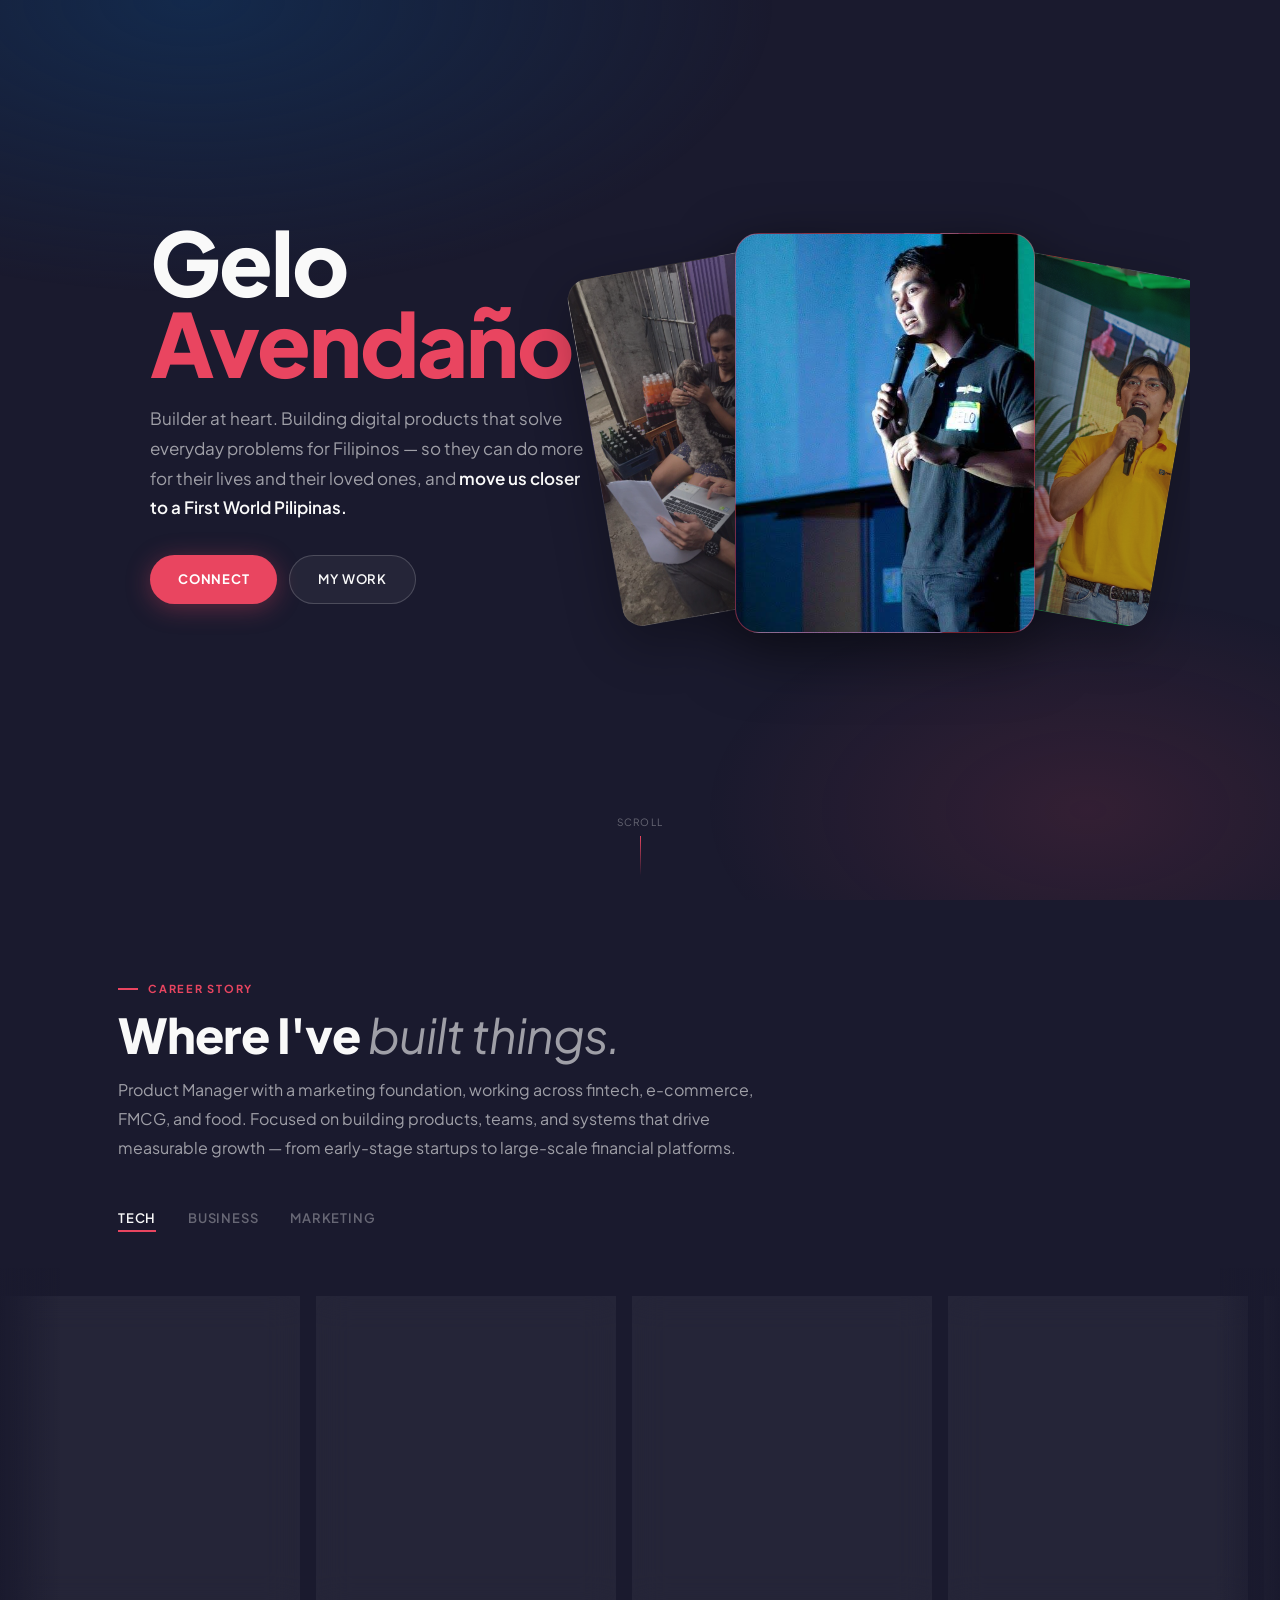
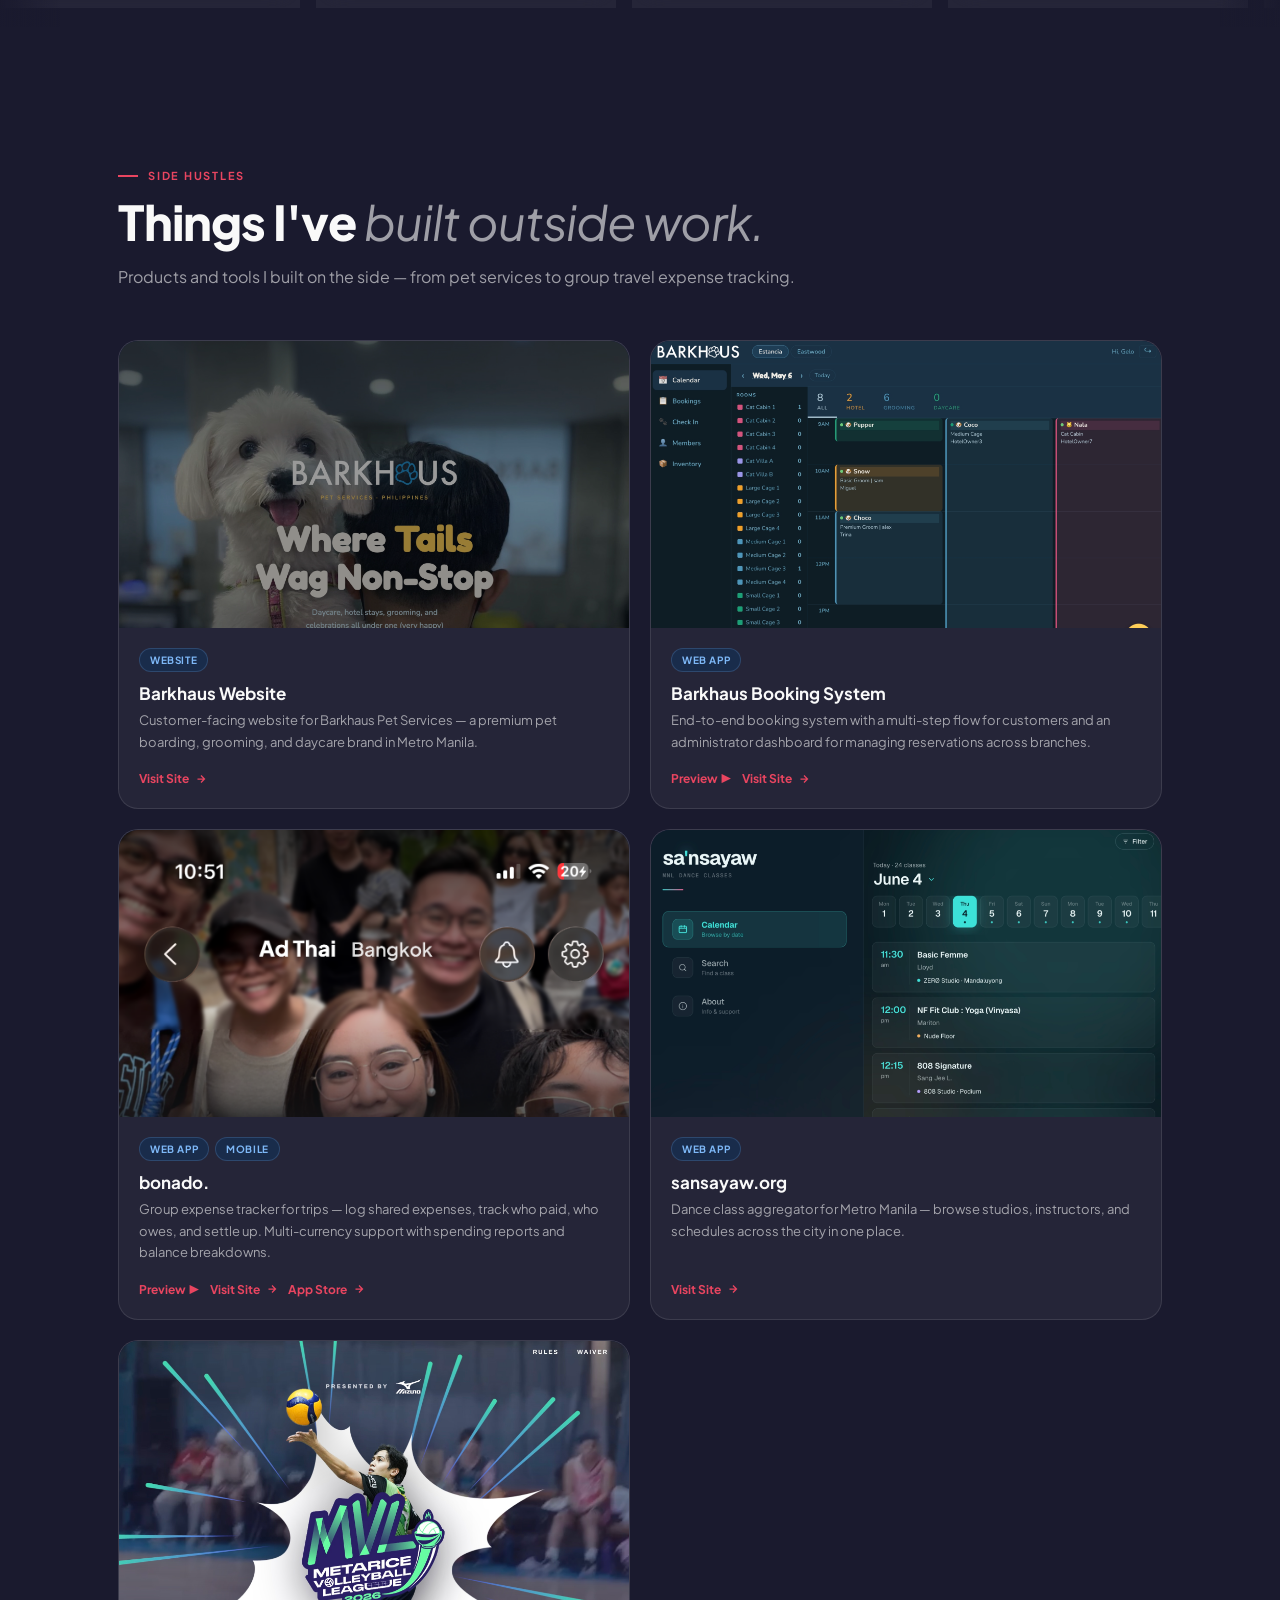
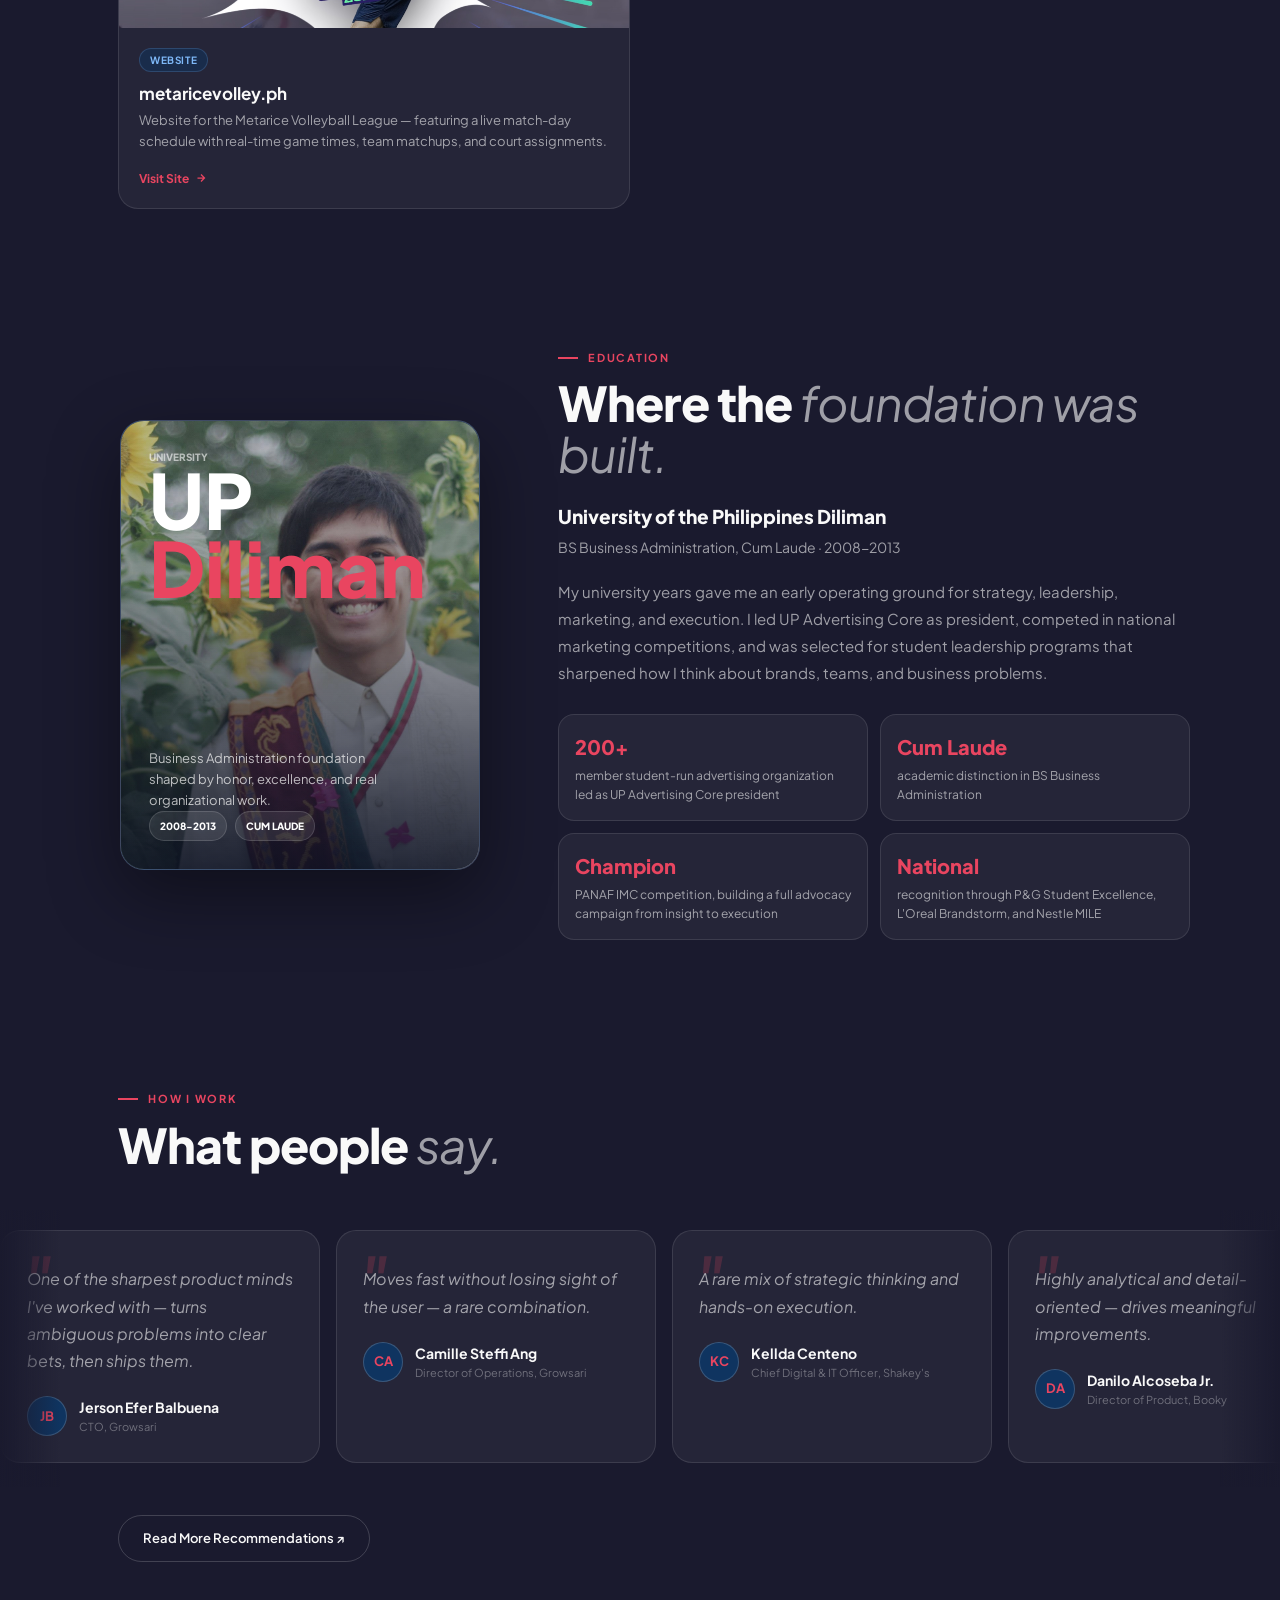
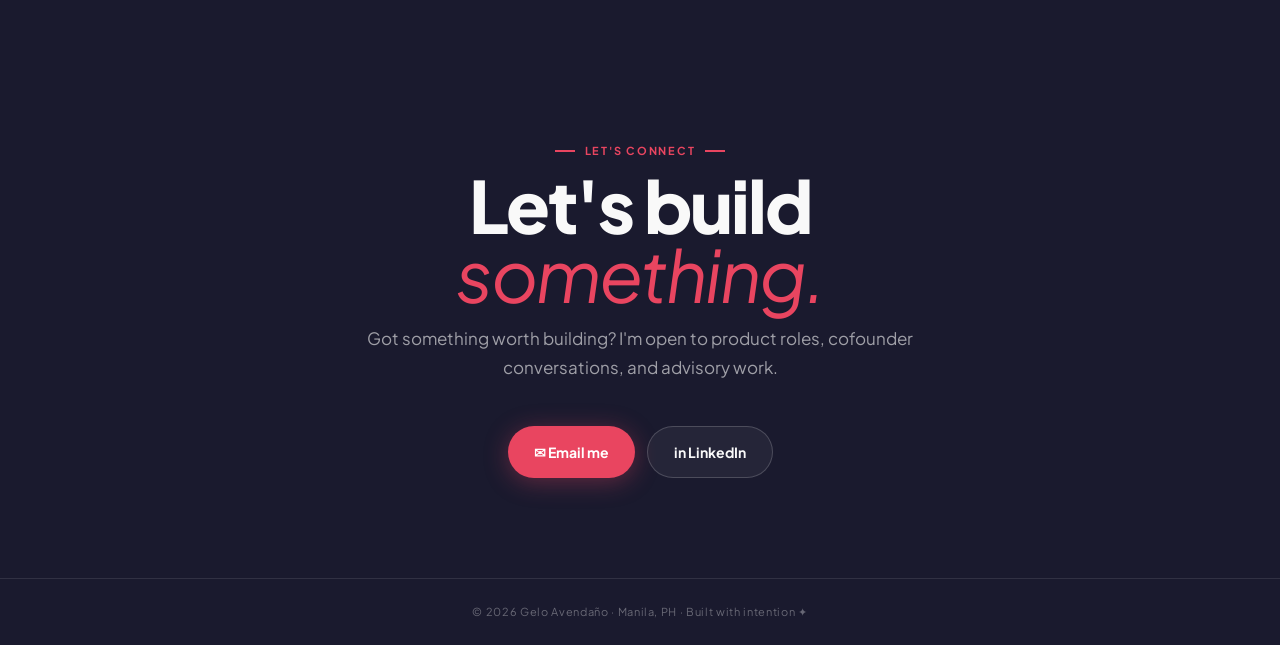
==== commit 9b13a9e1: "feat: add App Store link to Bonado project card Co-Authored-By: Claude Sonnet 4.6 <noreply@anthropic" ====
--- a/index.html
+++ b/index.html
@@ -575,6 +575,7 @@
         <div style="display:flex;gap:10px;align-items:center;flex-wrap:wrap">
           <button onclick="openBonadoMock()" class="proj-preview-btn">Preview ▶</button>
           <a href="https://bonado-sage.vercel.app/" target="_blank" class="proj-link">Visit Site <svg width="12" height="12" viewBox="0 0 24 24" fill="none" stroke="currentColor" stroke-width="2.5"><path d="M5 12h14M12 5l7 7-7 7"/></svg></a>
+          <a href="https://apps.apple.com/us/app/bonado-group-expense-tracking/id6791893047" target="_blank" class="proj-link">App Store <svg width="12" height="12" viewBox="0 0 24 24" fill="none" stroke="currentColor" stroke-width="2.5"><path d="M5 12h14M12 5l7 7-7 7"/></svg></a>
         </div>
       </div>
     </div>
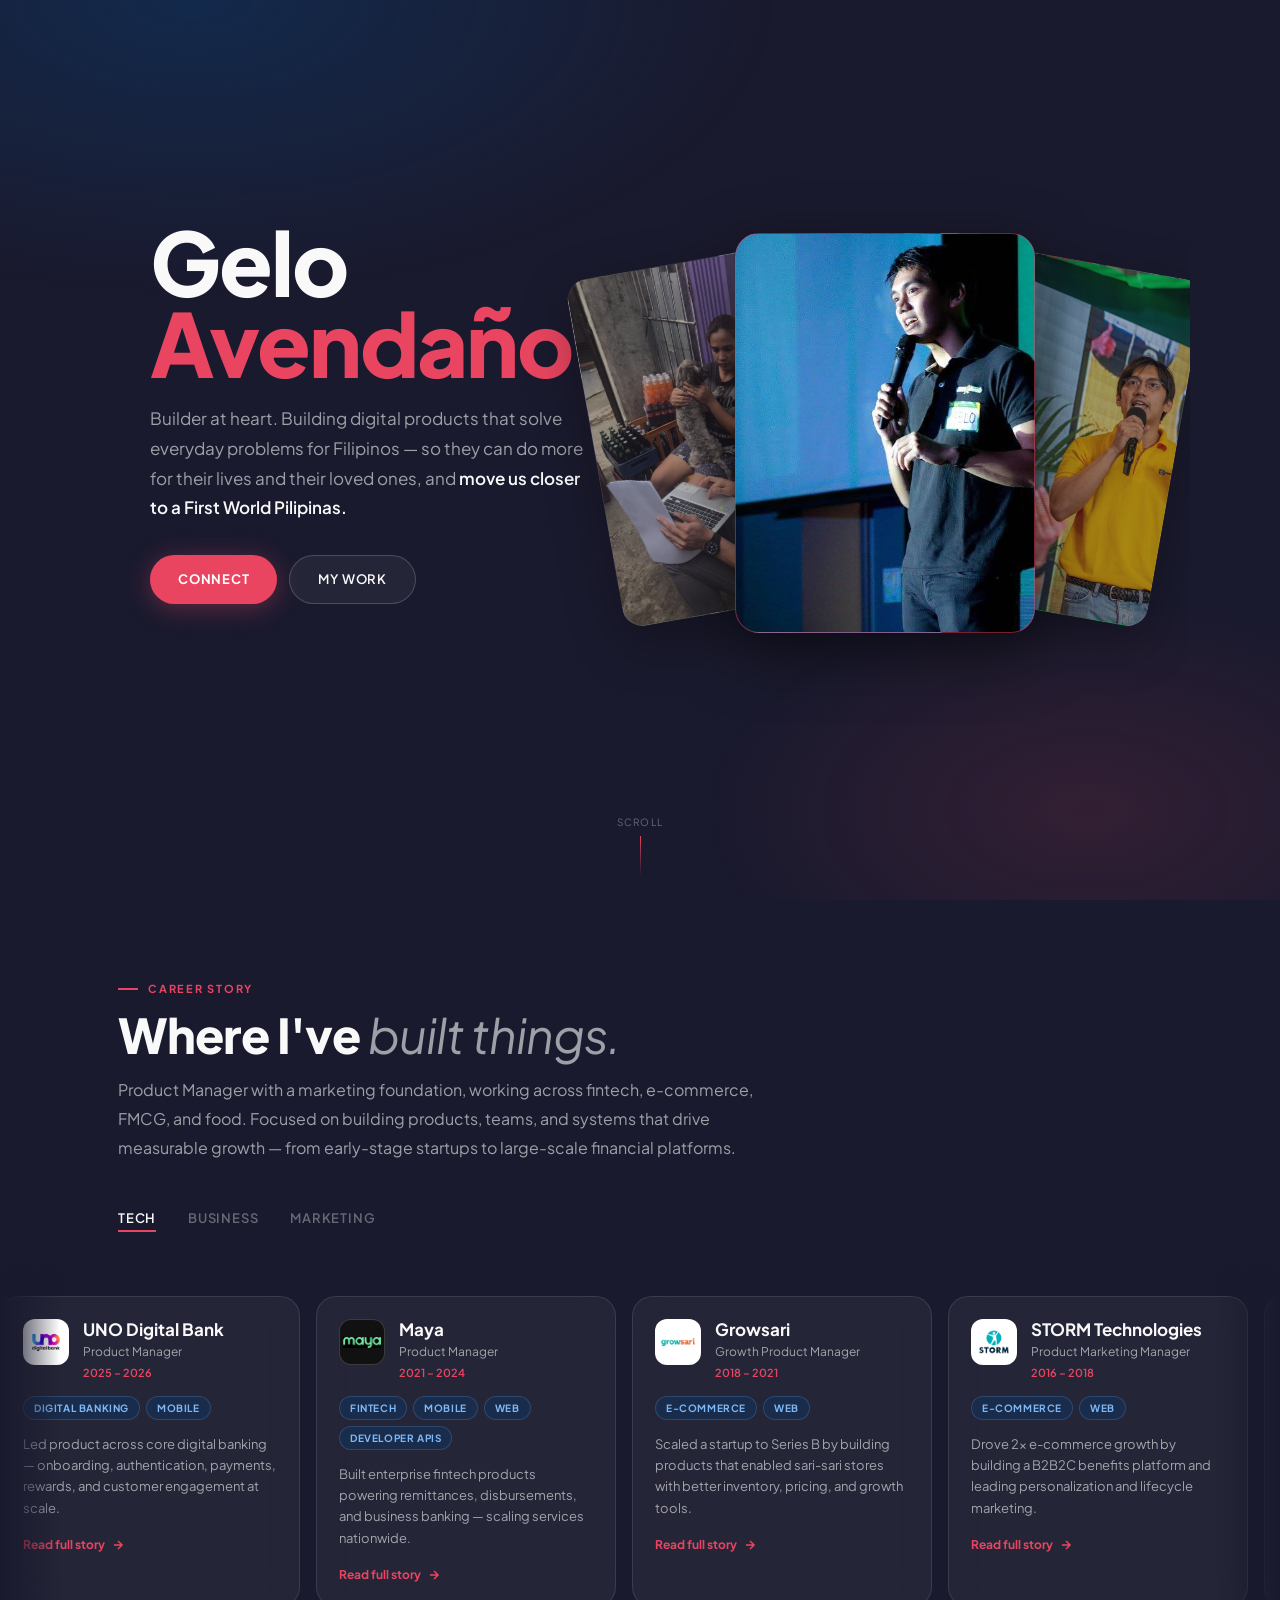
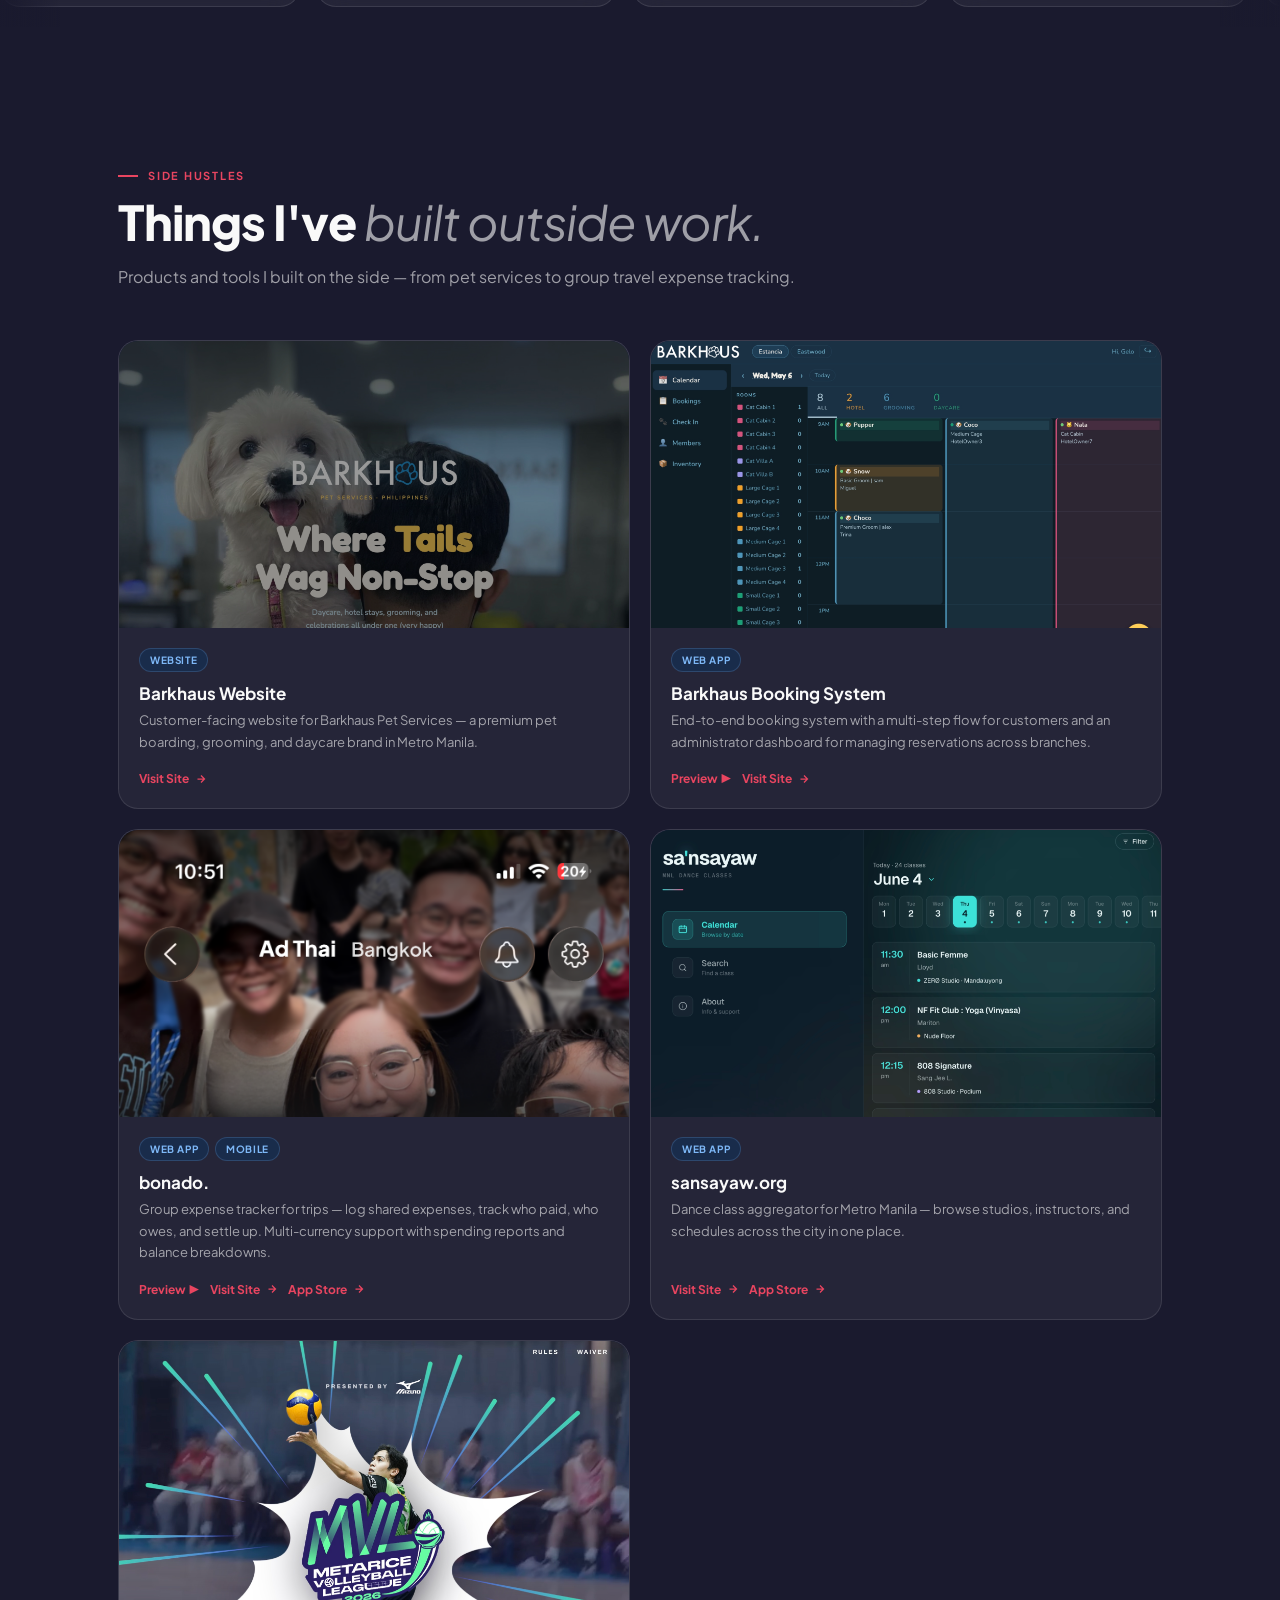
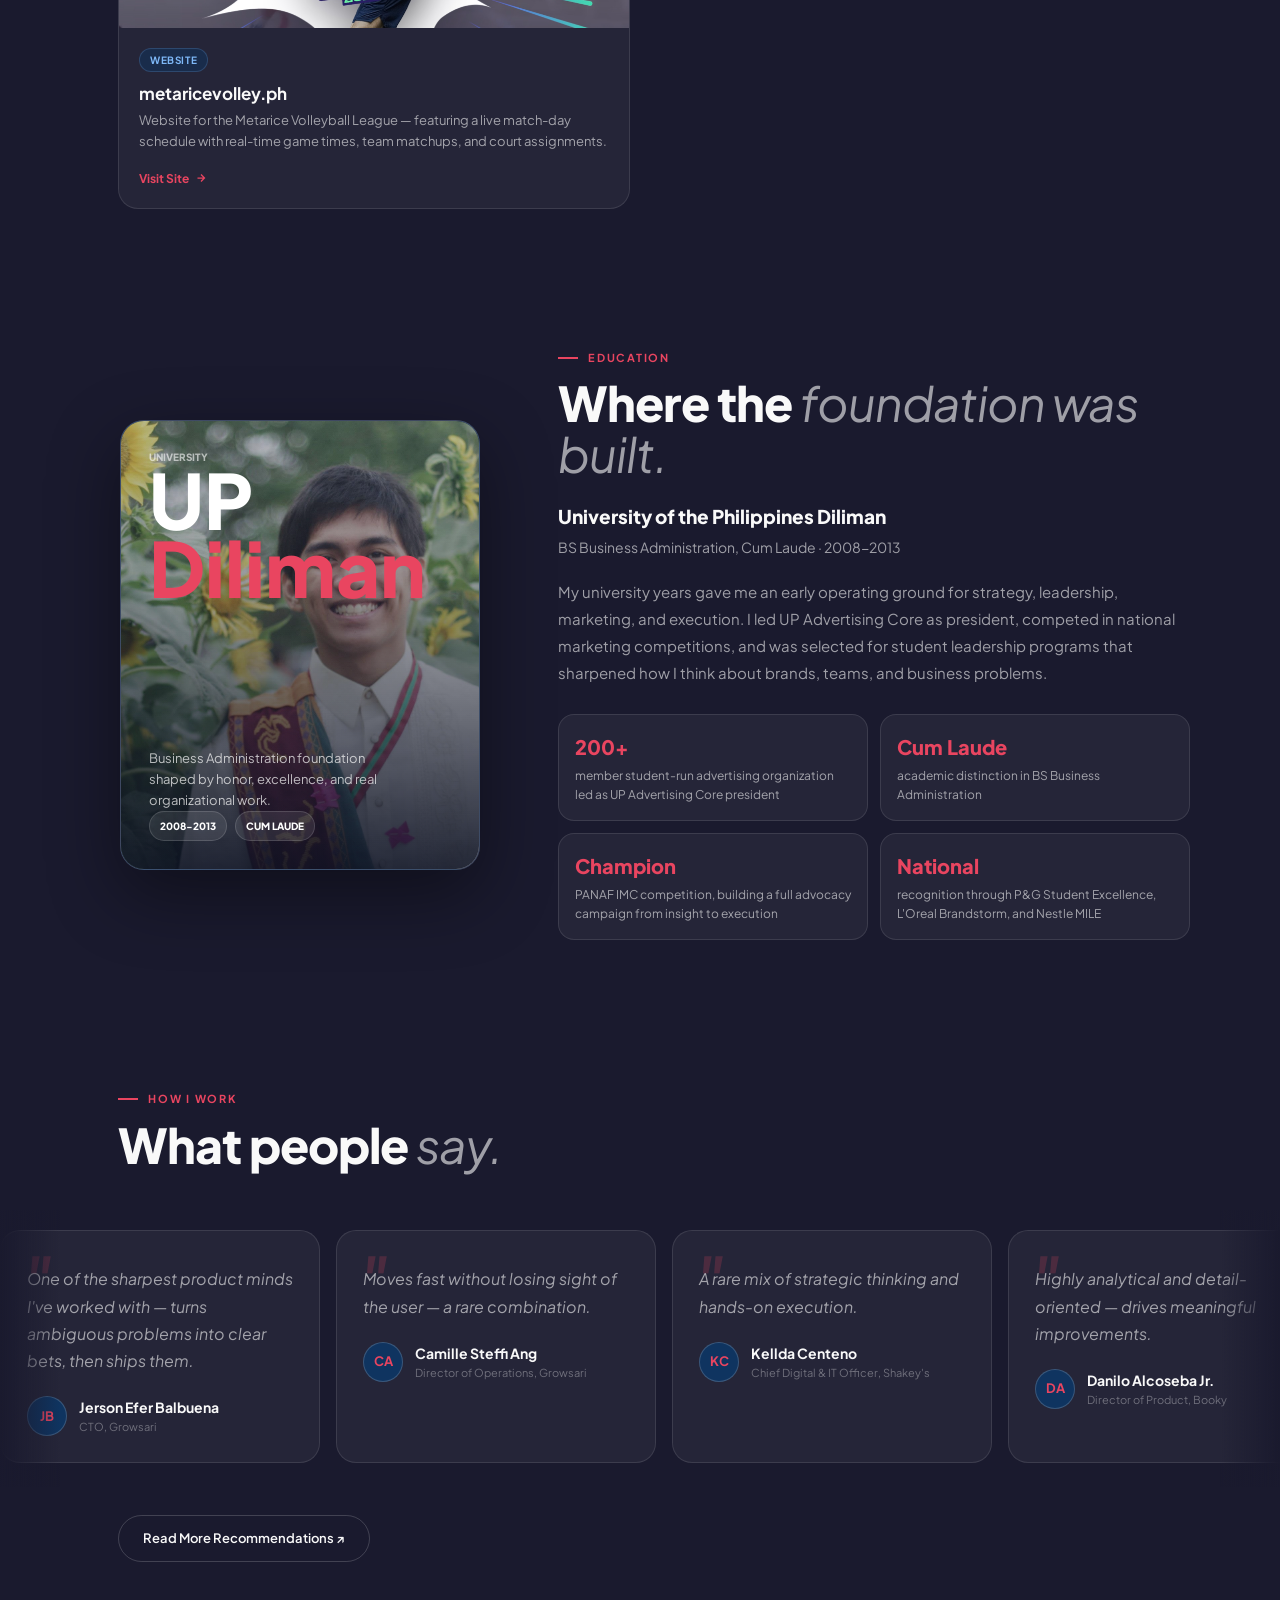
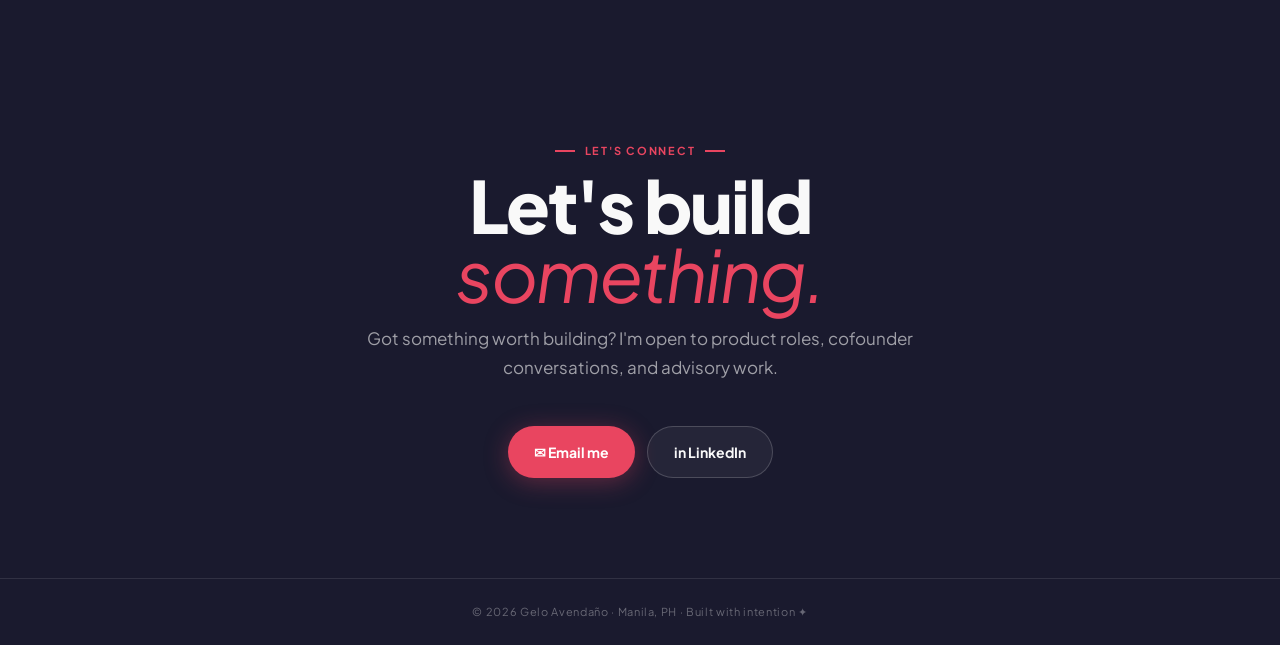
==== commit a8ee8632: "feat: add App Store link to Sansayaw project card Co-Authored-By: Claude Sonnet 4.6 <noreply@anthrop" ====
--- a/index.html
+++ b/index.html
@@ -588,7 +588,10 @@
         <span class="proj-tag t-tech">Web App</span>
         <div class="proj-name">sansayaw.org</div>
         <p class="proj-desc">Dance class aggregator for Metro Manila — browse studios, instructors, and schedules across the city in one place.</p>
-        <a href="https://sansayaw.org" target="_blank" class="proj-link">Visit Site <svg width="12" height="12" viewBox="0 0 24 24" fill="none" stroke="currentColor" stroke-width="2.5"><path d="M5 12h14M12 5l7 7-7 7"/></svg></a>
+        <div style="display:flex;gap:10px;align-items:center;flex-wrap:wrap">
+          <a href="https://sansayaw.org" target="_blank" class="proj-link">Visit Site <svg width="12" height="12" viewBox="0 0 24 24" fill="none" stroke="currentColor" stroke-width="2.5"><path d="M5 12h14M12 5l7 7-7 7"/></svg></a>
+          <a href="https://apps.apple.com/ph/app/sansayaw-manila-dance-classes/id6801015922" target="_blank" class="proj-link">App Store <svg width="12" height="12" viewBox="0 0 24 24" fill="none" stroke="currentColor" stroke-width="2.5"><path d="M5 12h14M12 5l7 7-7 7"/></svg></a>
+        </div>
       </div>
     </div>
 
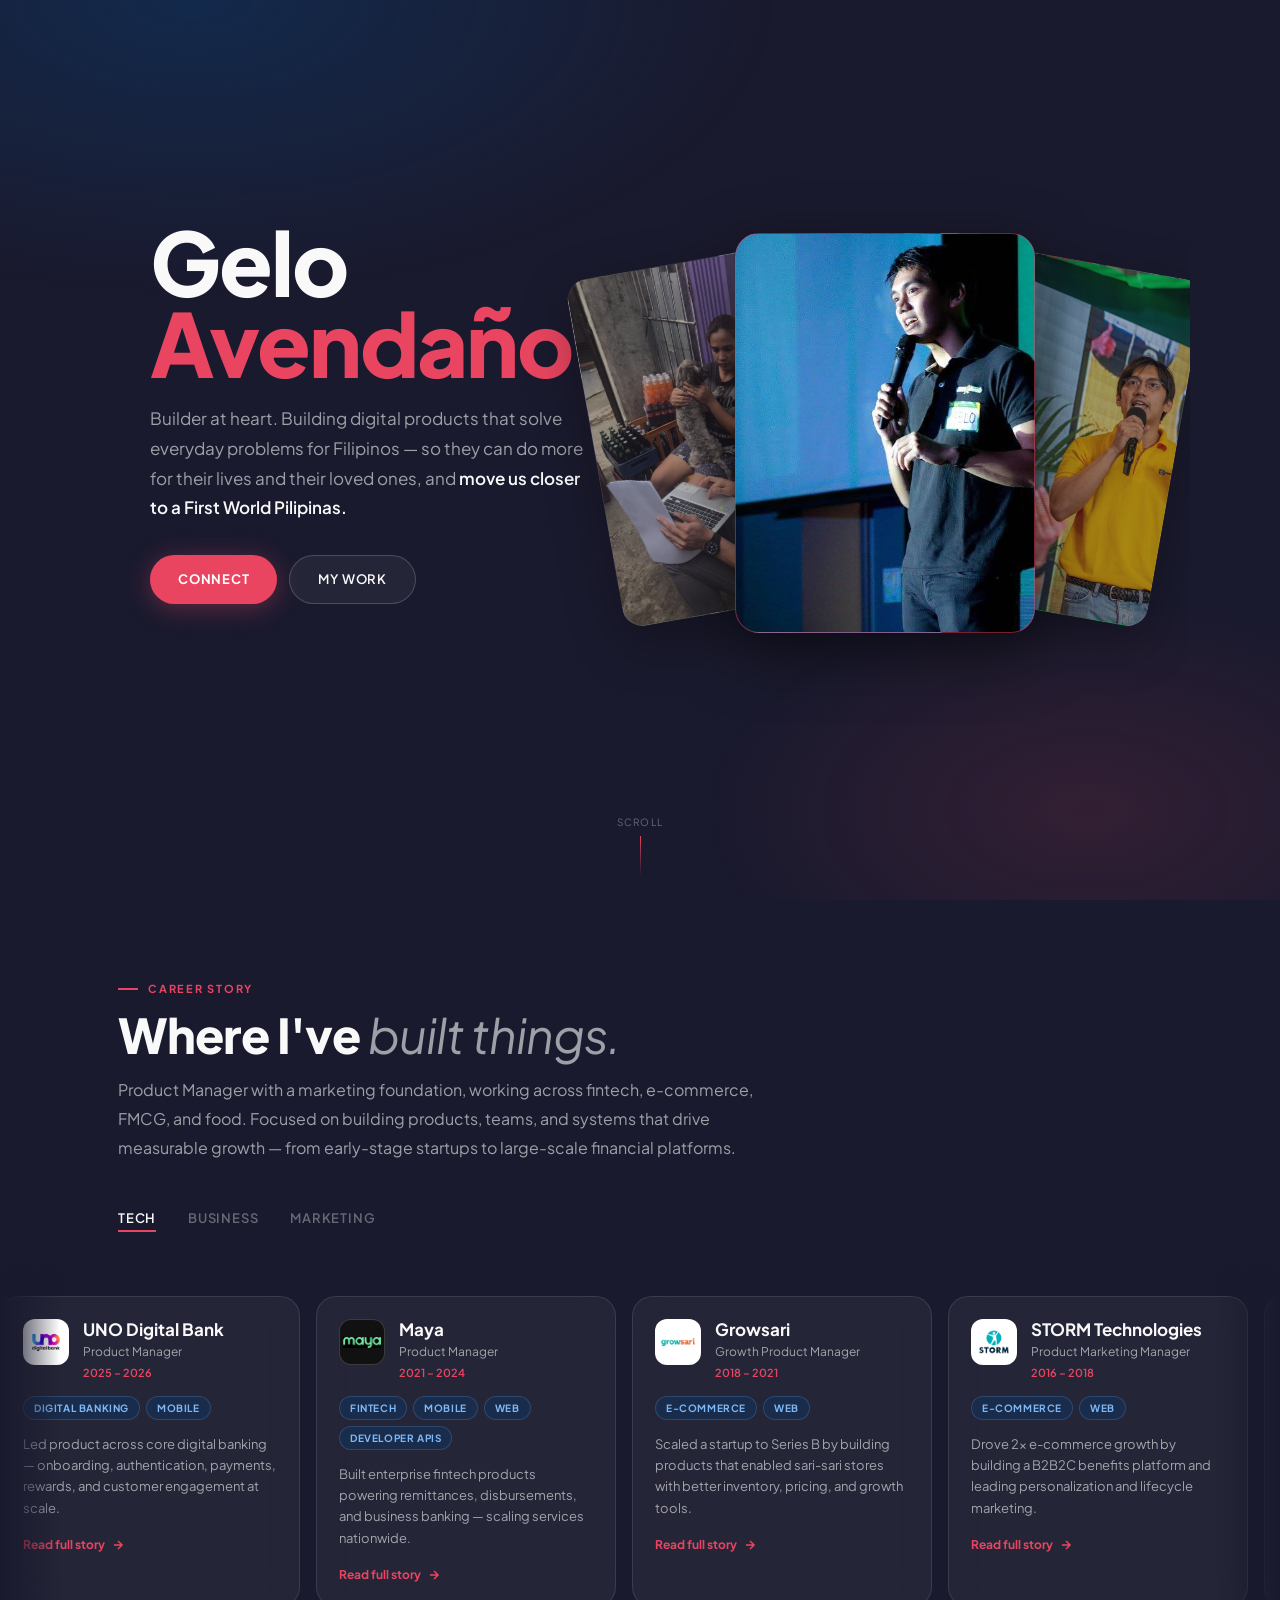
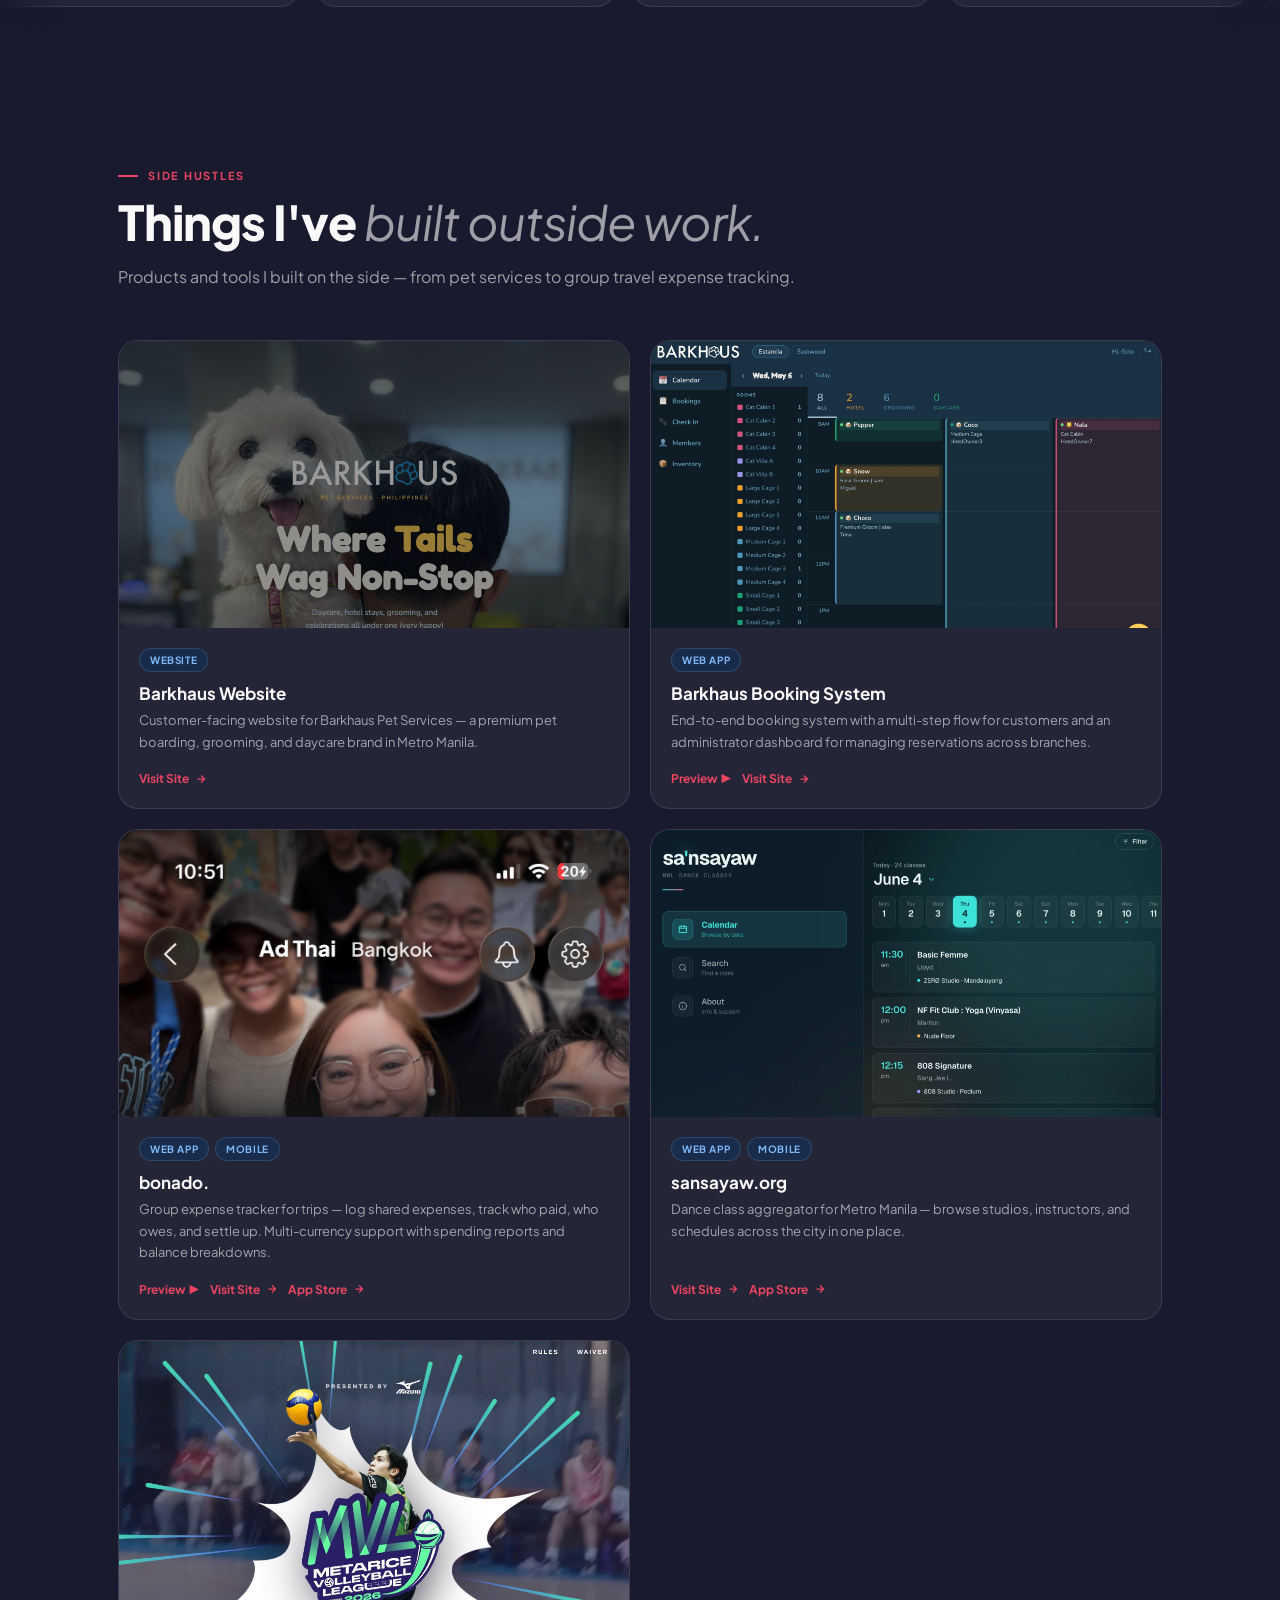
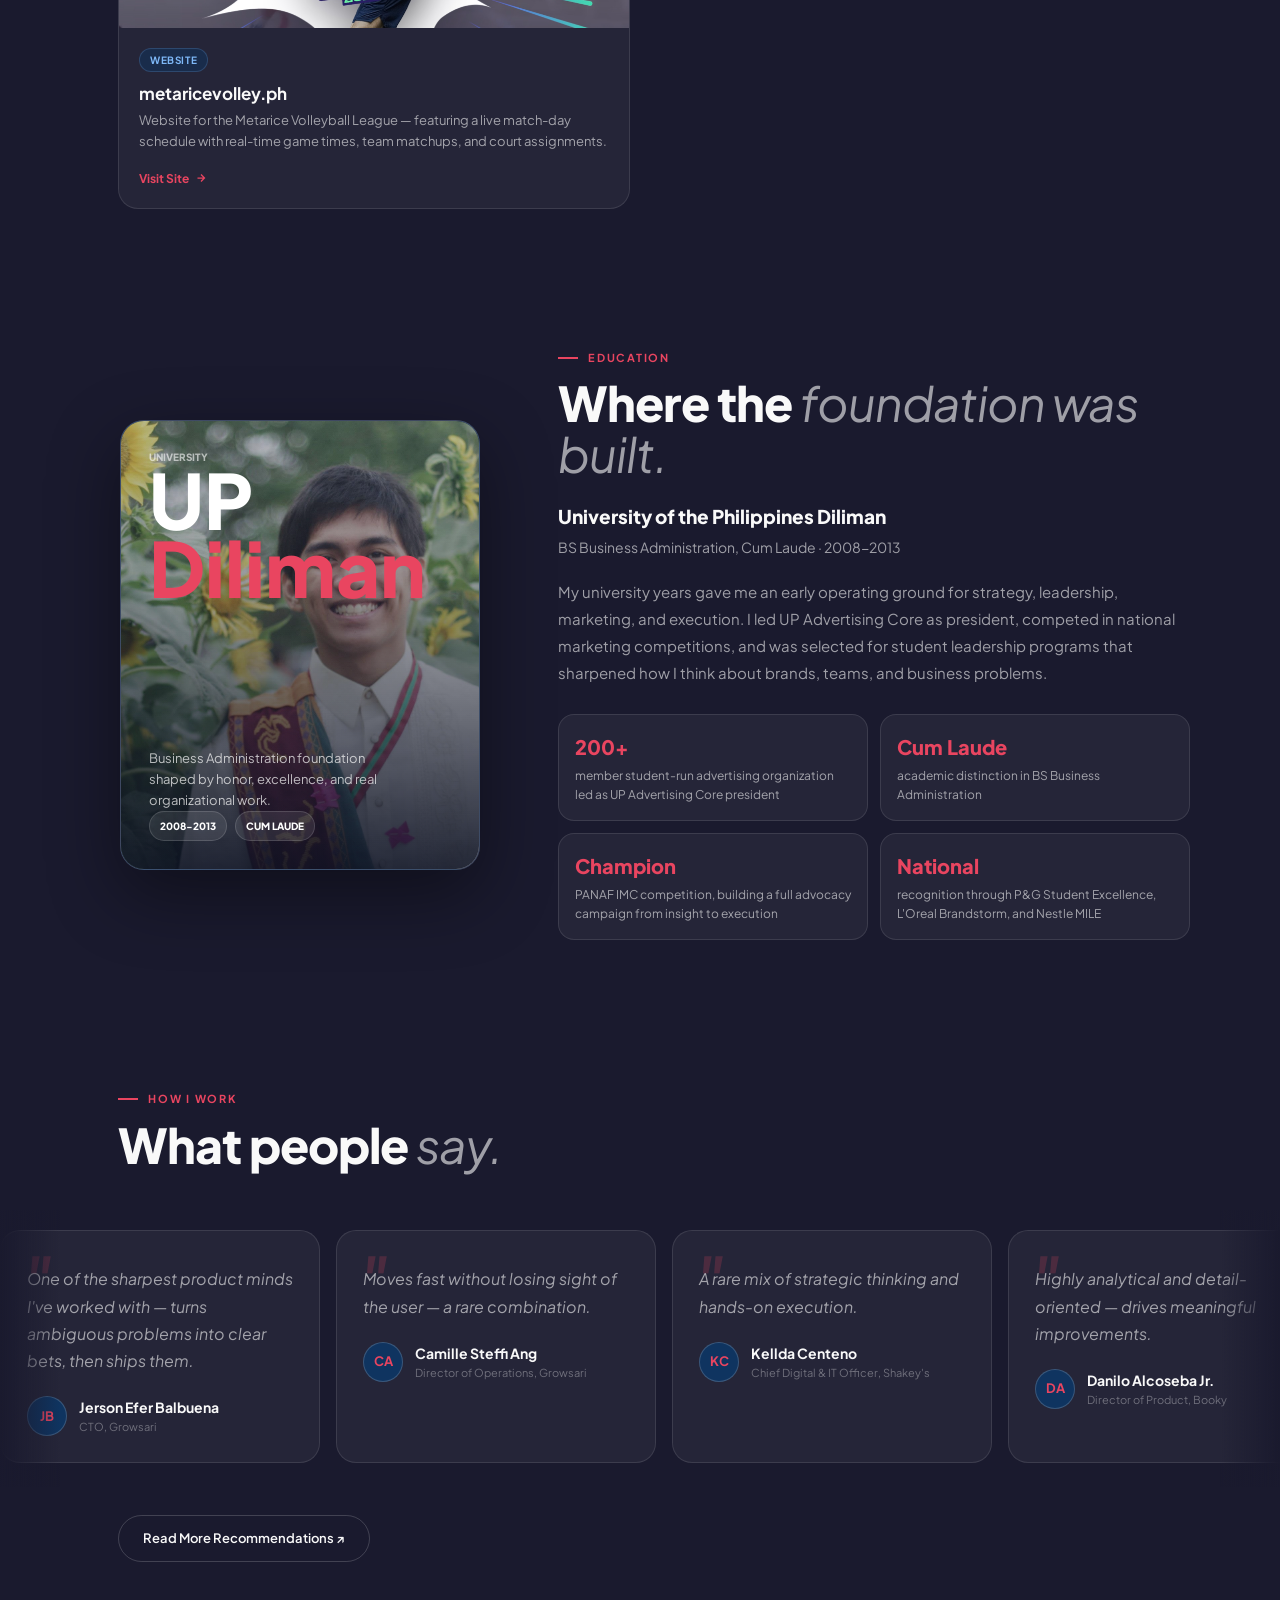
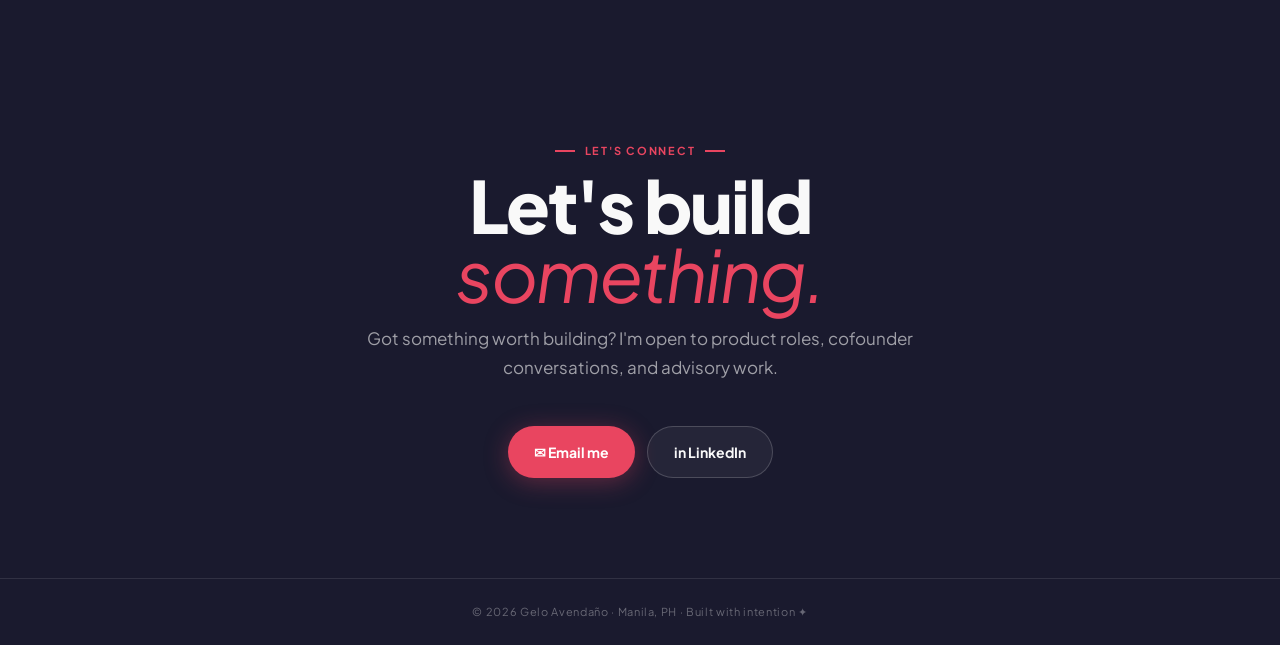
==== commit a710c8bd: "feat: add Mobile tag to Sansayaw project card Co-Authored-By: Claude Sonnet 4.6 <noreply@anthropic.c" ====
--- a/index.html
+++ b/index.html
@@ -585,7 +585,7 @@
         <img src="projects-sansayaw.png" alt="Sansayaw">
       </div>
       <div class="proj-body">
-        <span class="proj-tag t-tech">Web App</span>
+        <div style="display:flex;gap:6px;flex-wrap:wrap;margin-bottom:10px"><span class="proj-tag t-tech" style="margin-bottom:0">Web App</span><span class="proj-tag t-tech" style="margin-bottom:0">Mobile</span></div>
         <div class="proj-name">sansayaw.org</div>
         <p class="proj-desc">Dance class aggregator for Metro Manila — browse studios, instructors, and schedules across the city in one place.</p>
         <div style="display:flex;gap:10px;align-items:center;flex-wrap:wrap">
